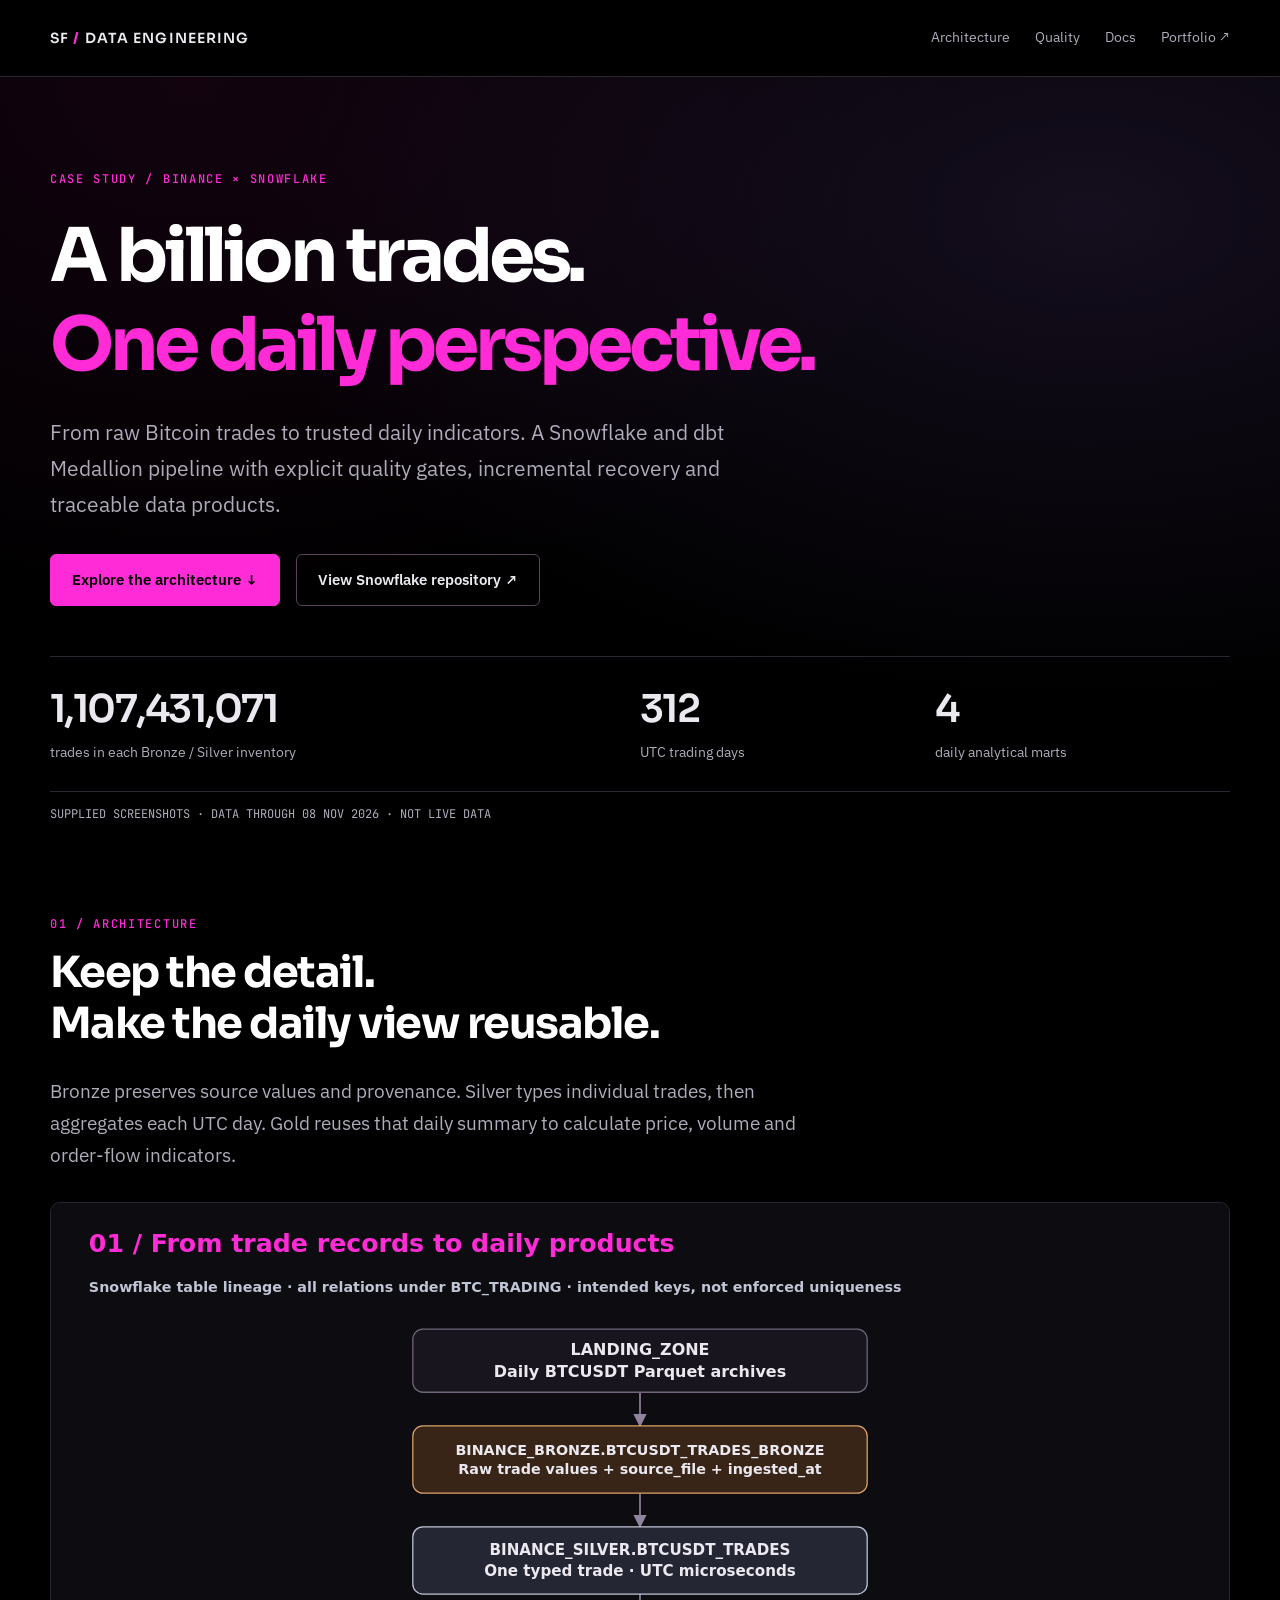
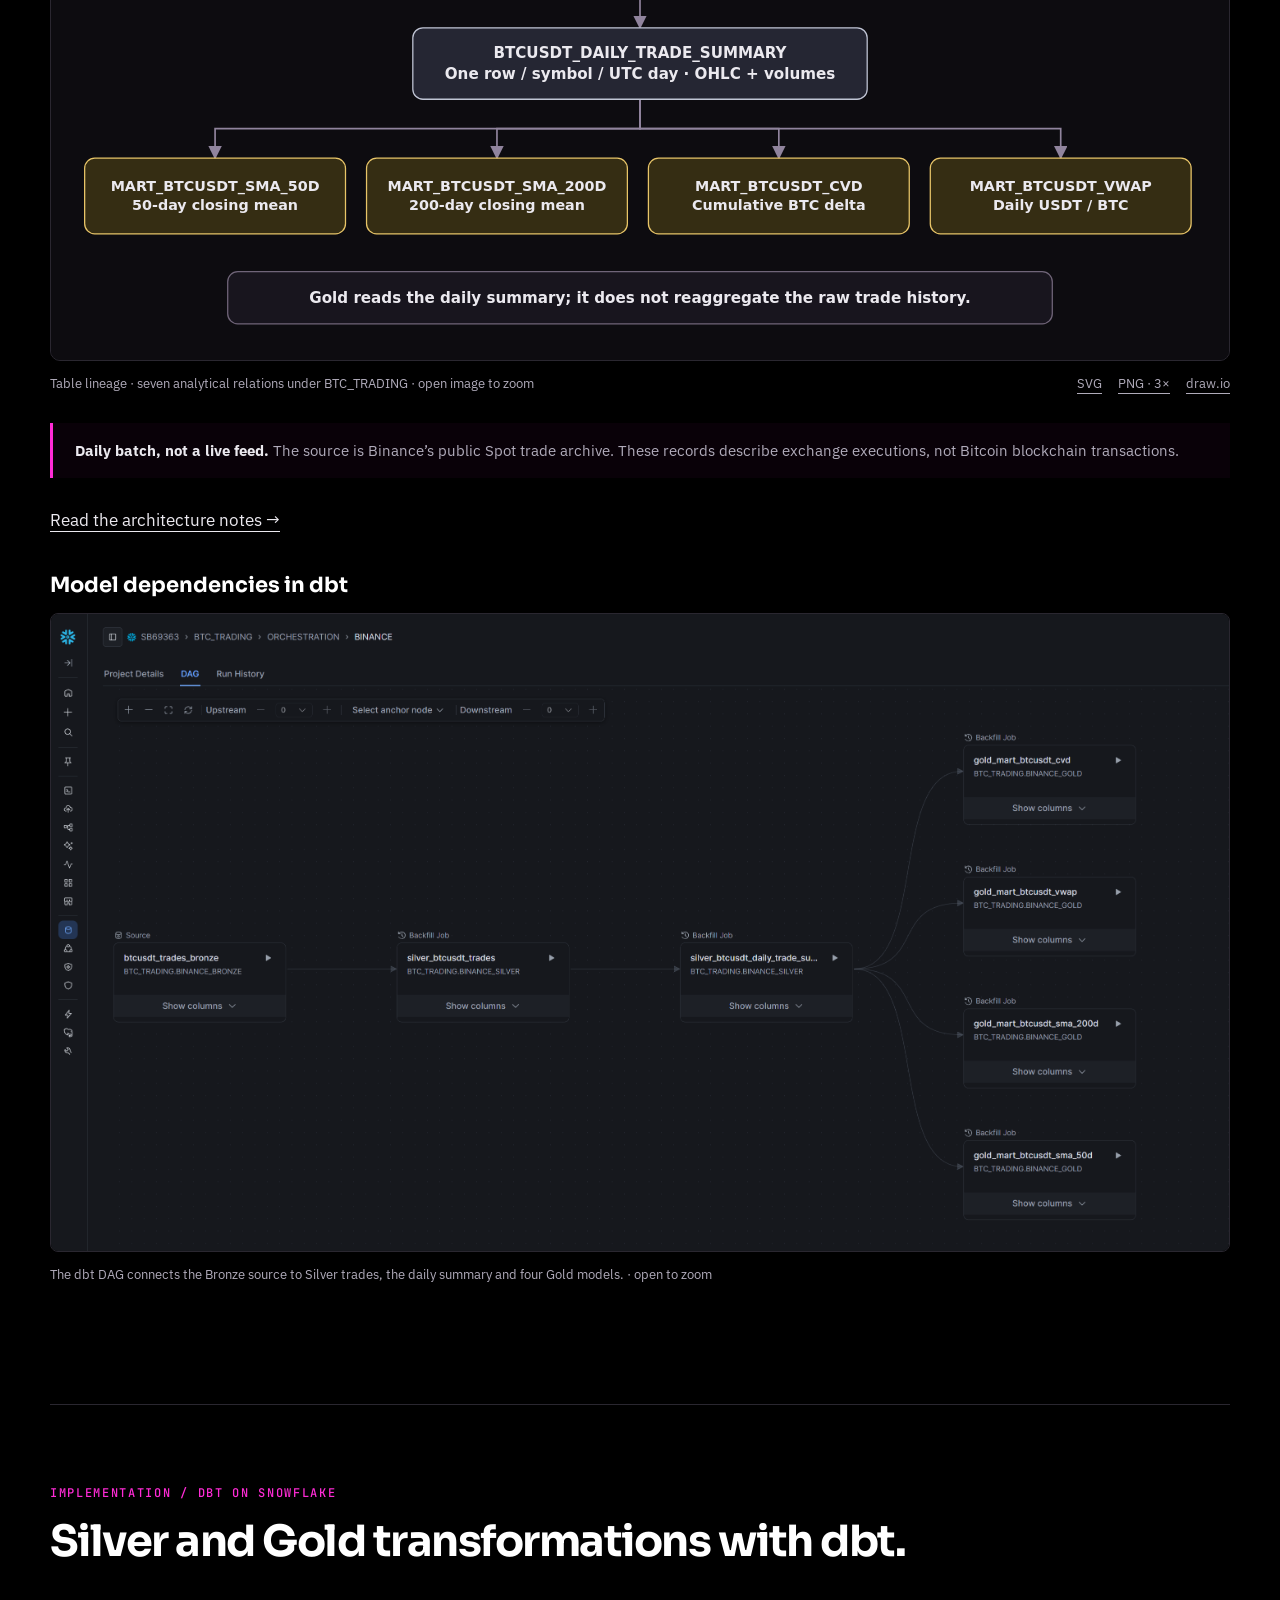
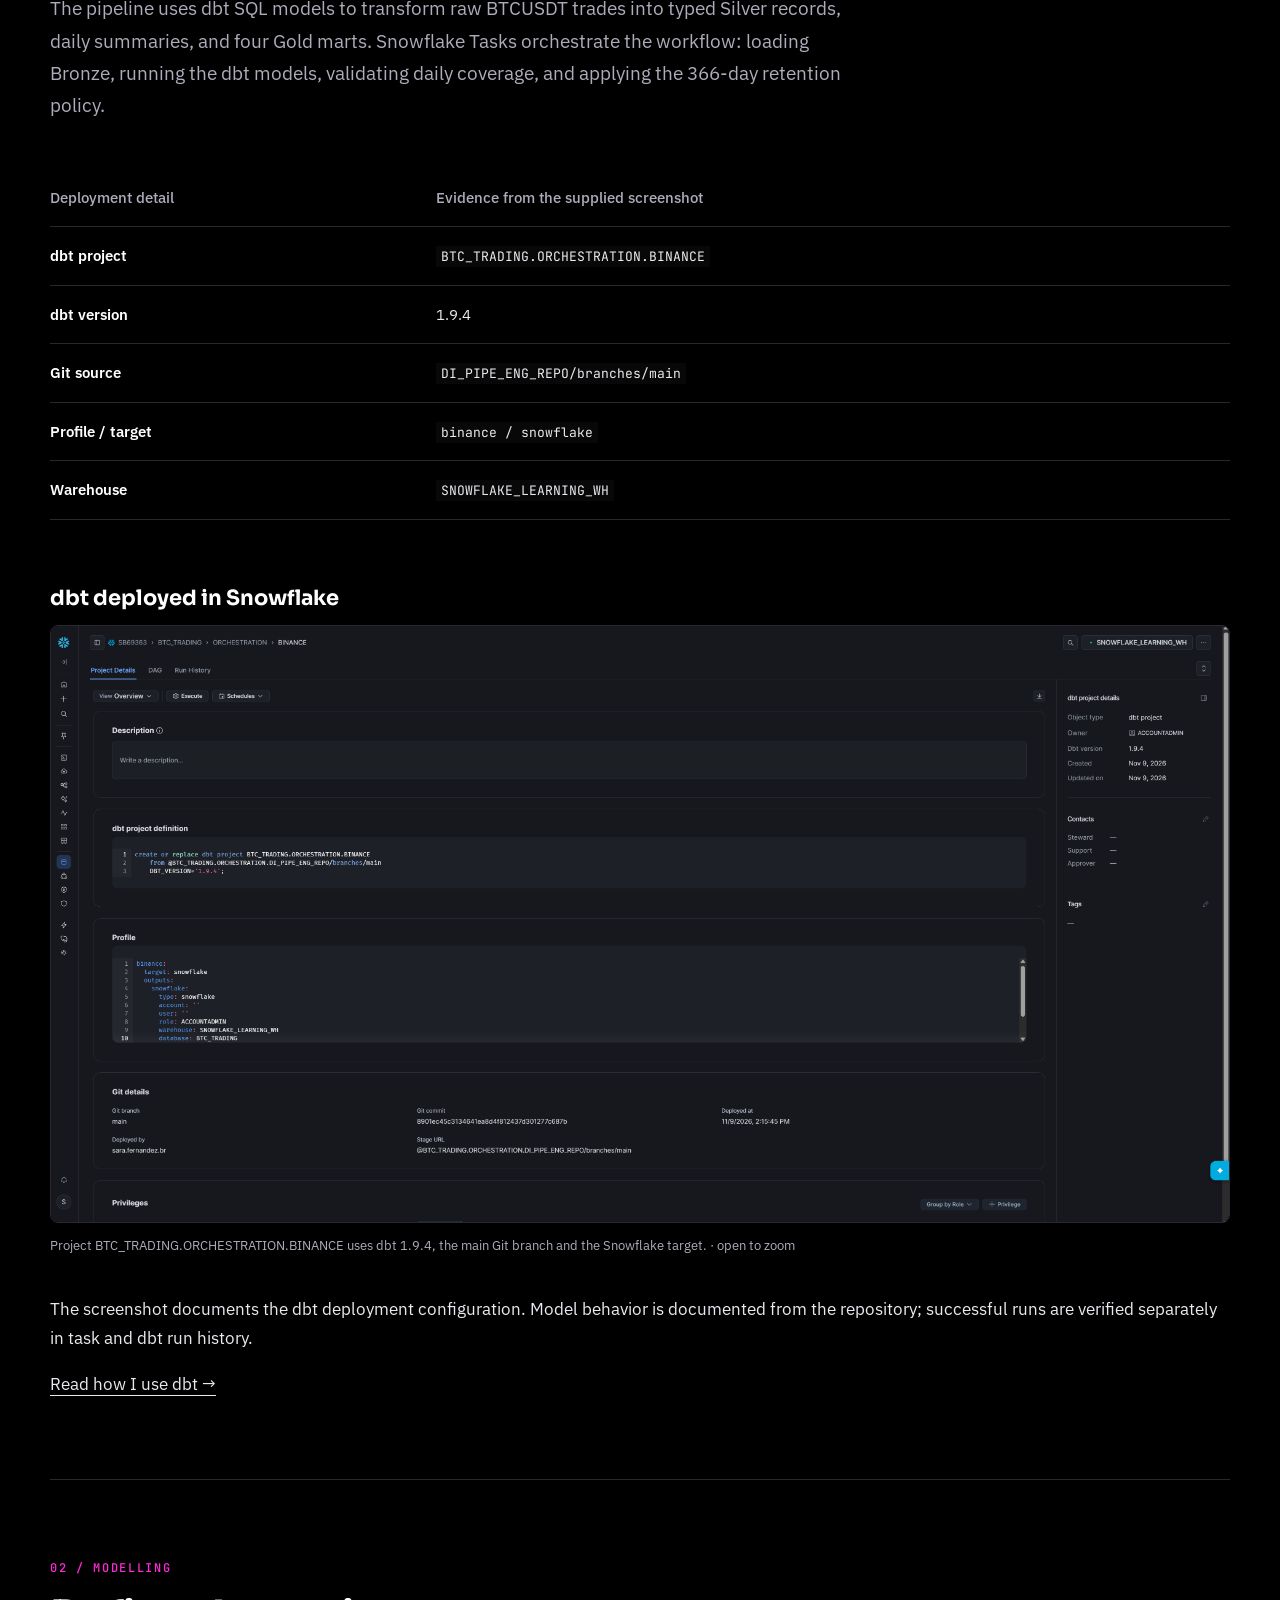
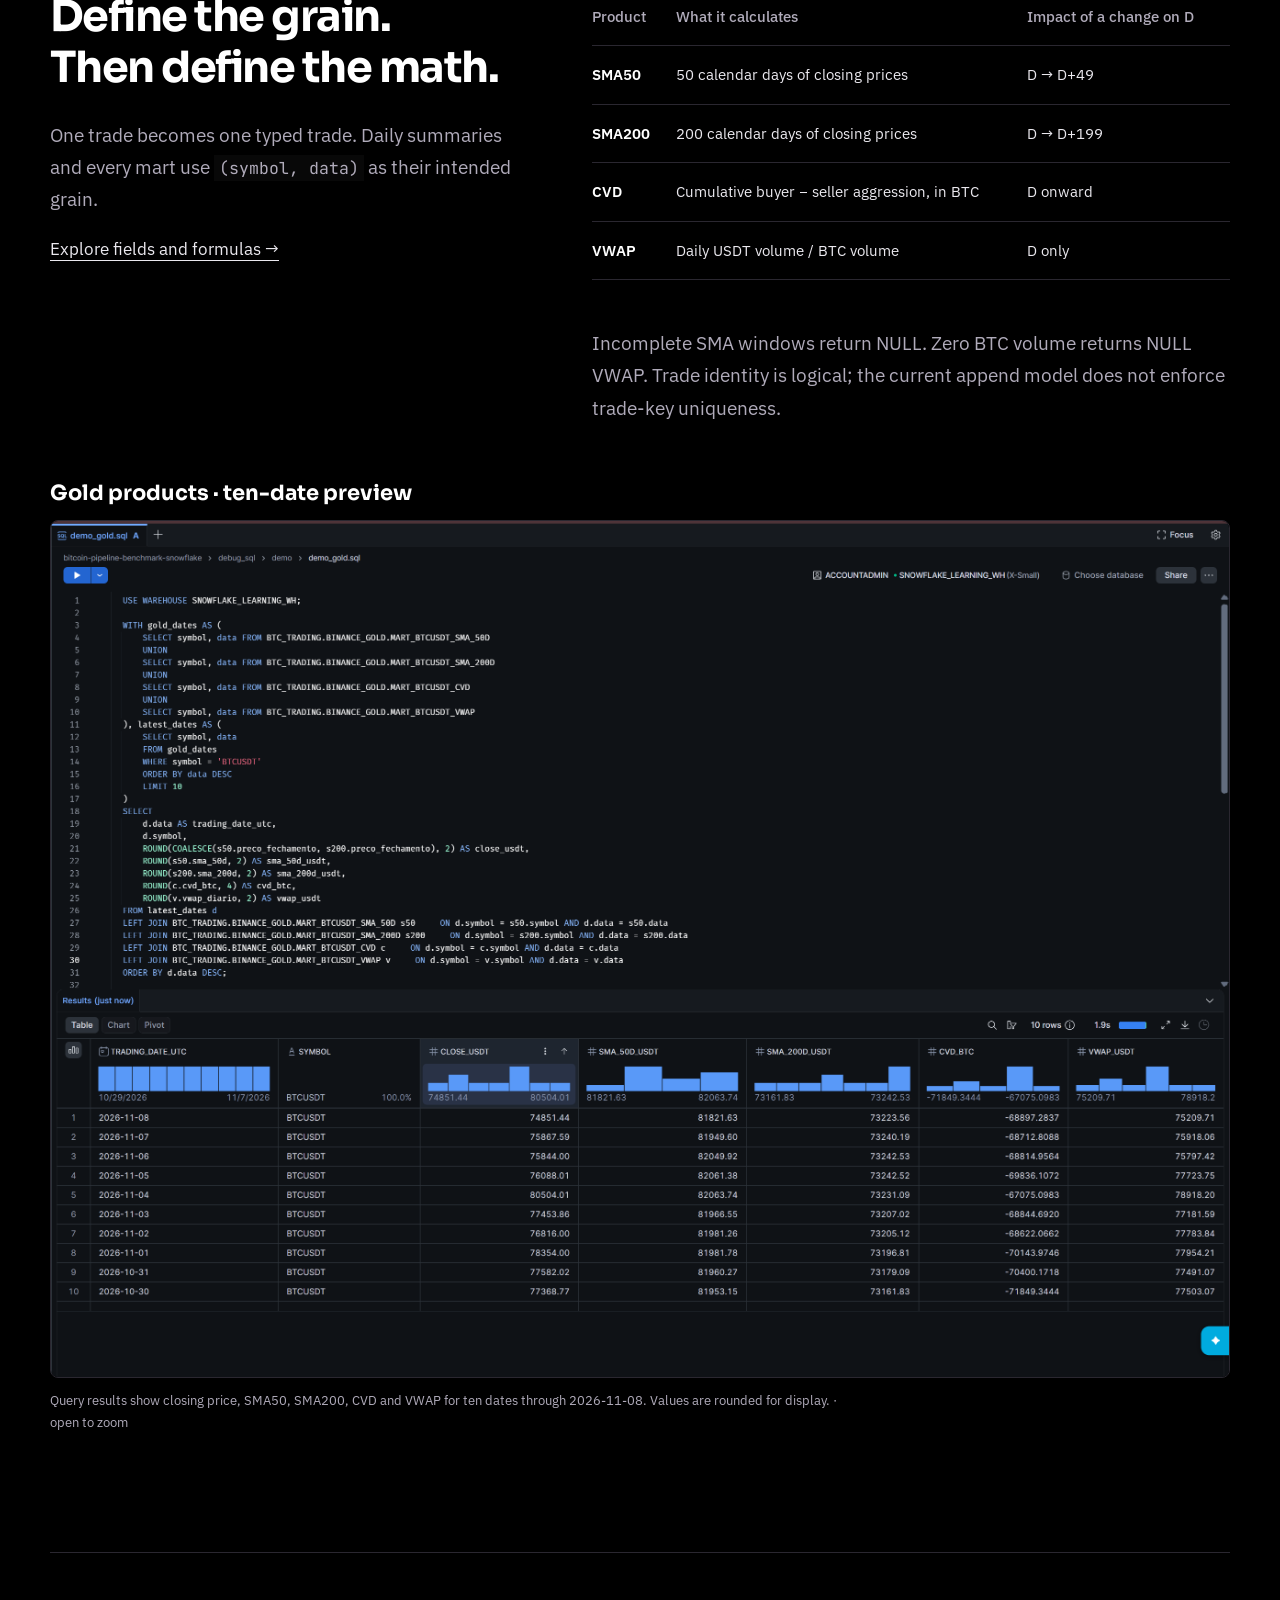
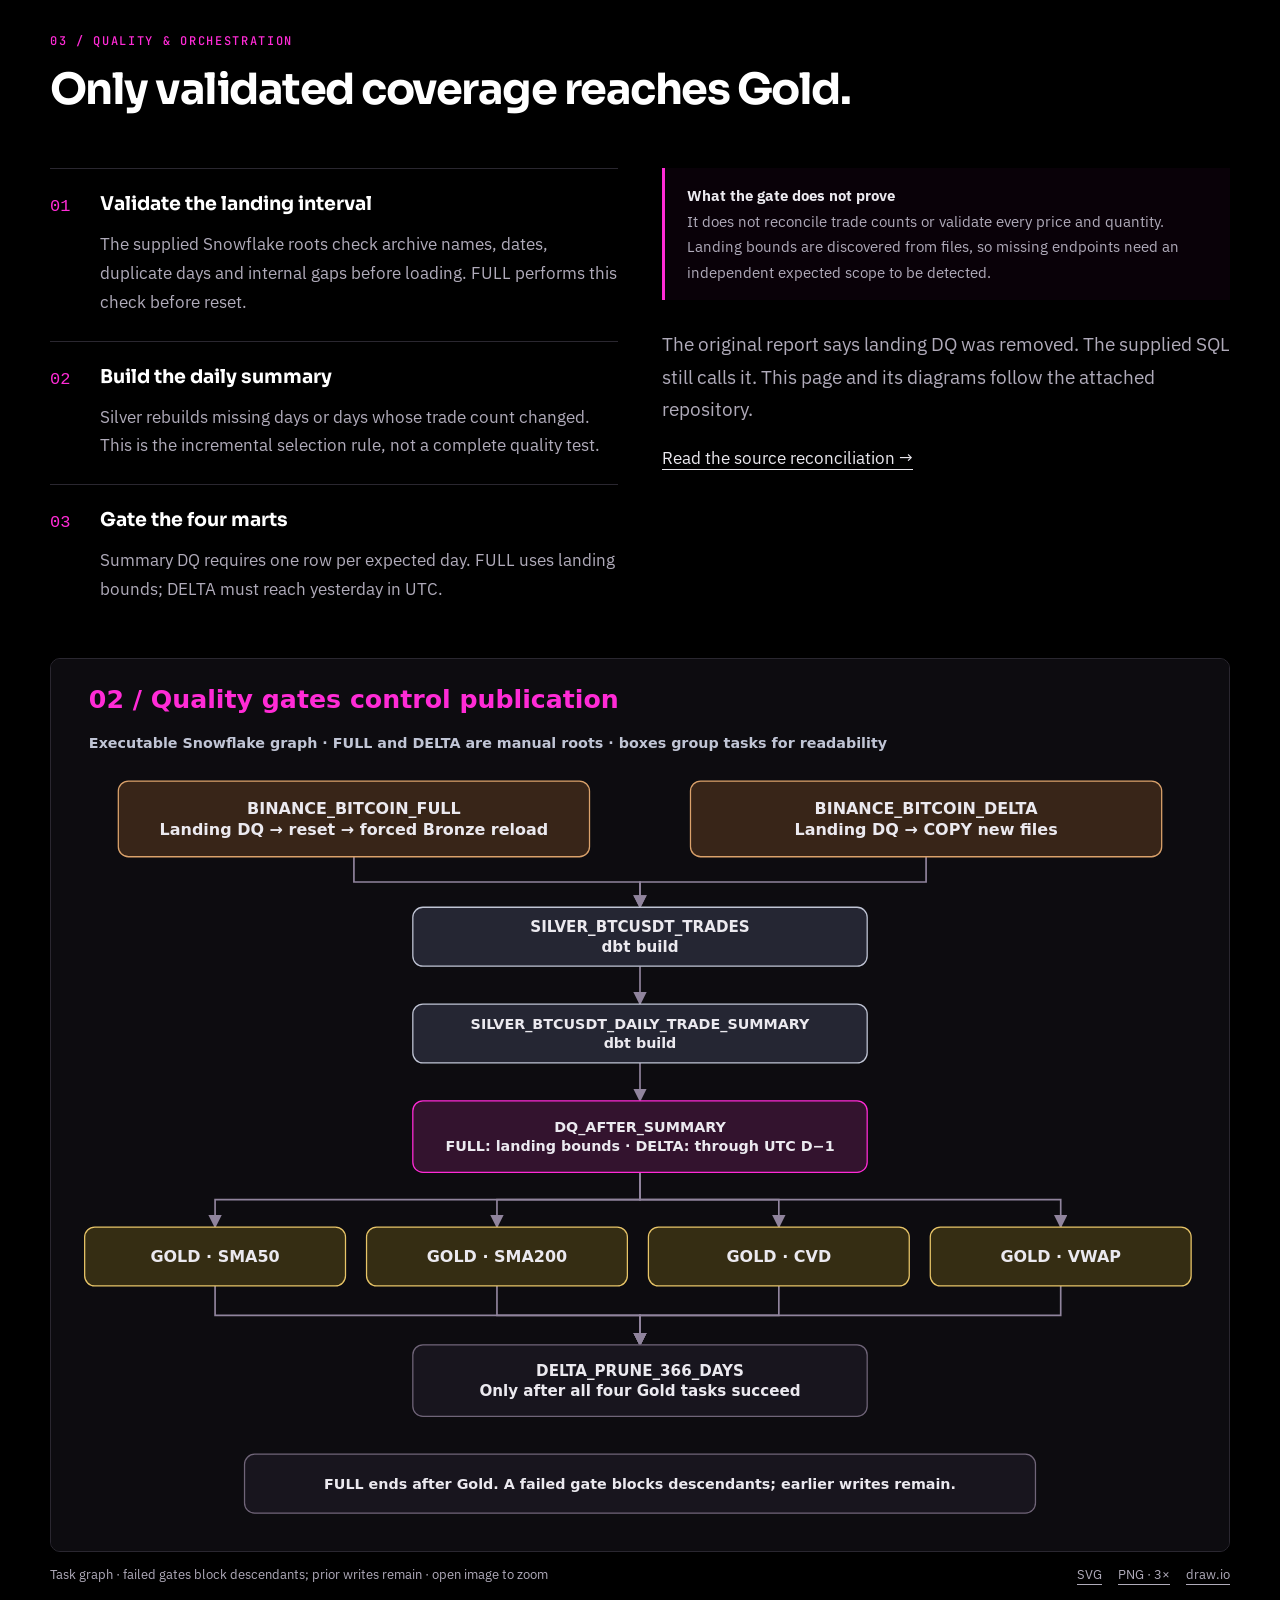
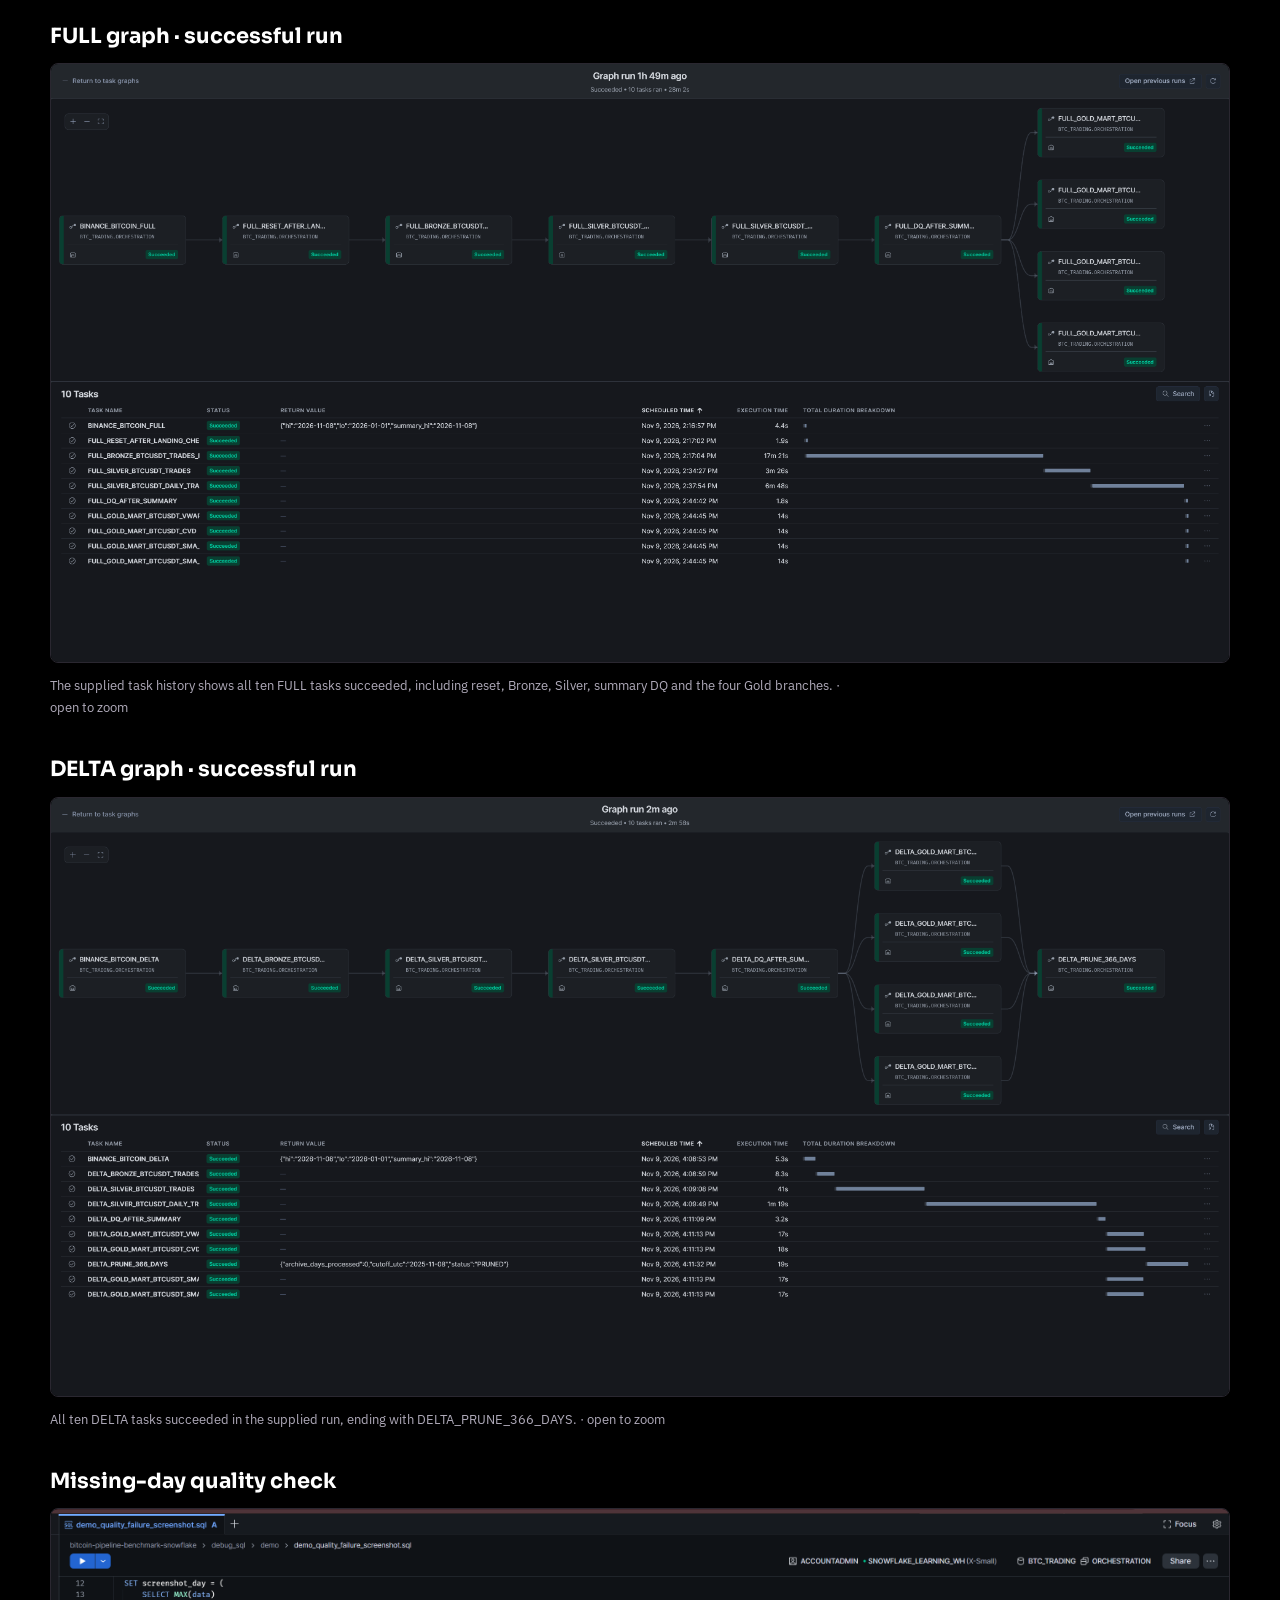
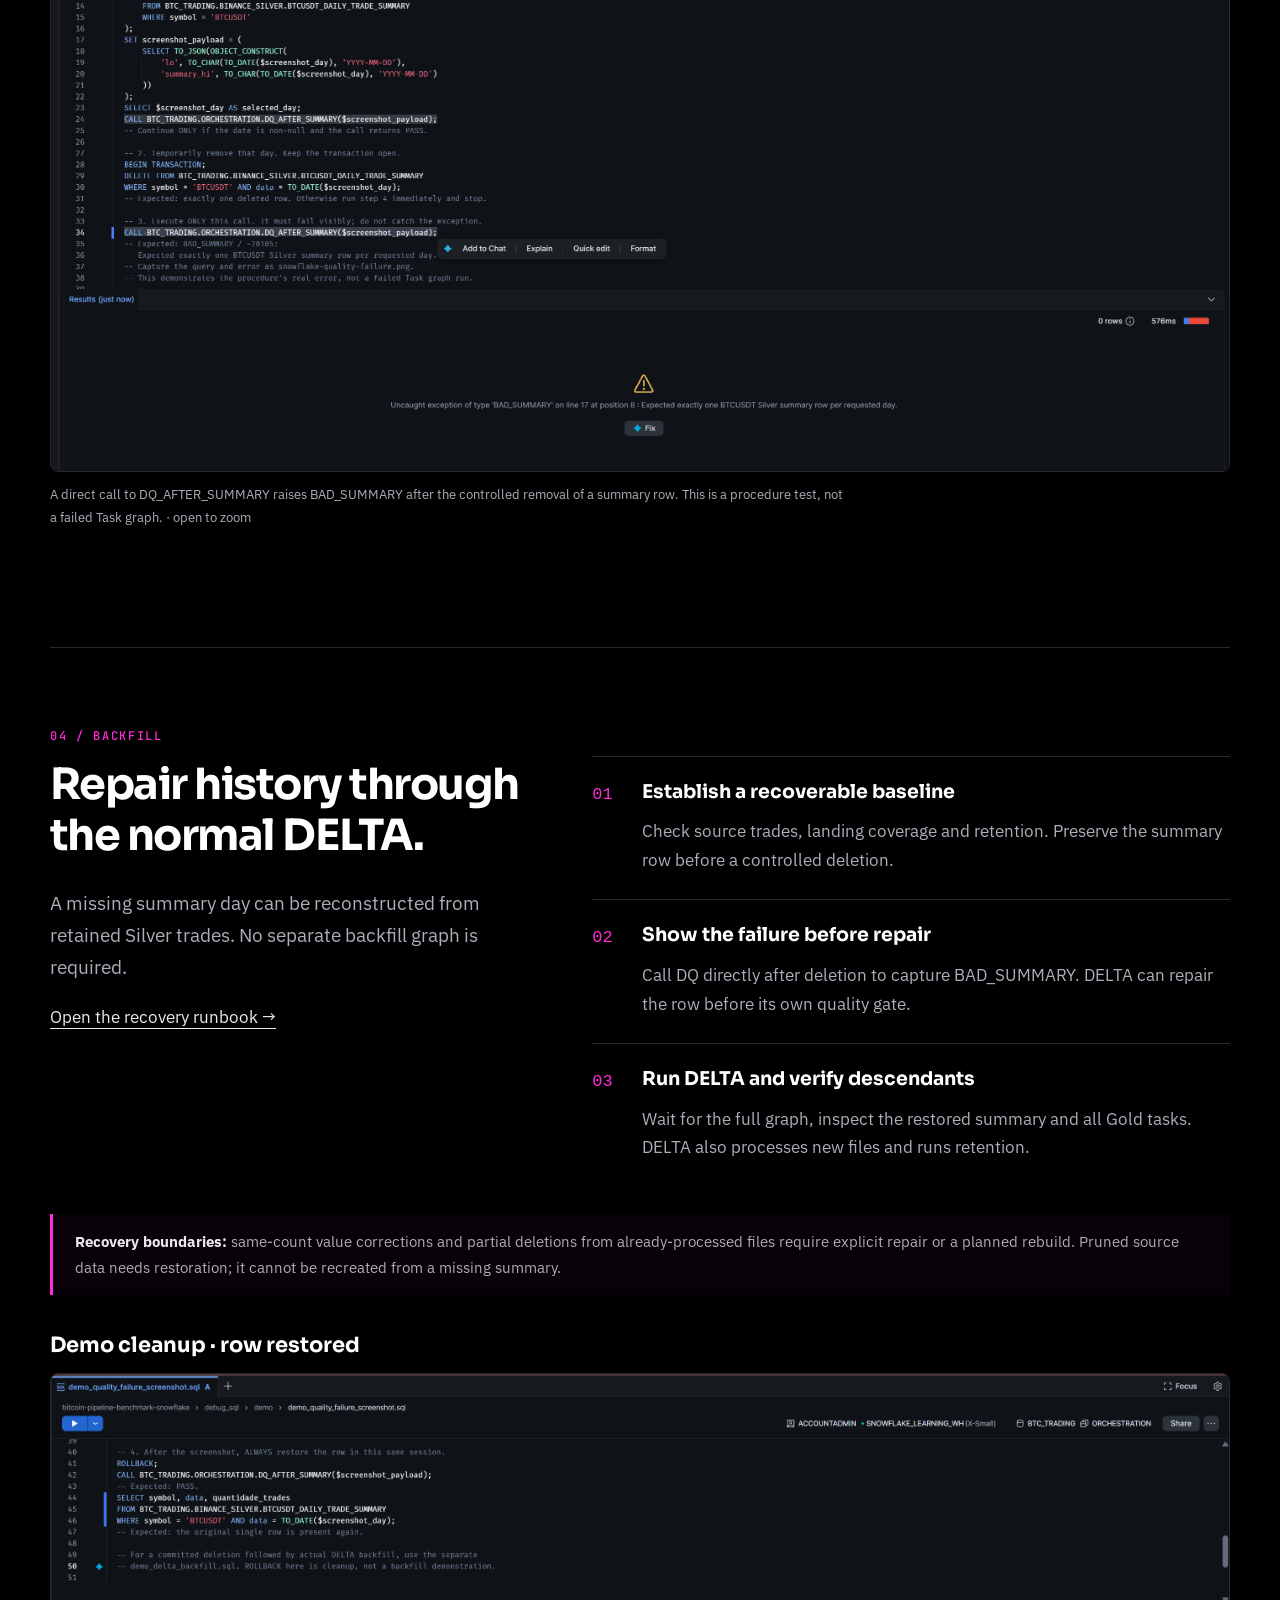
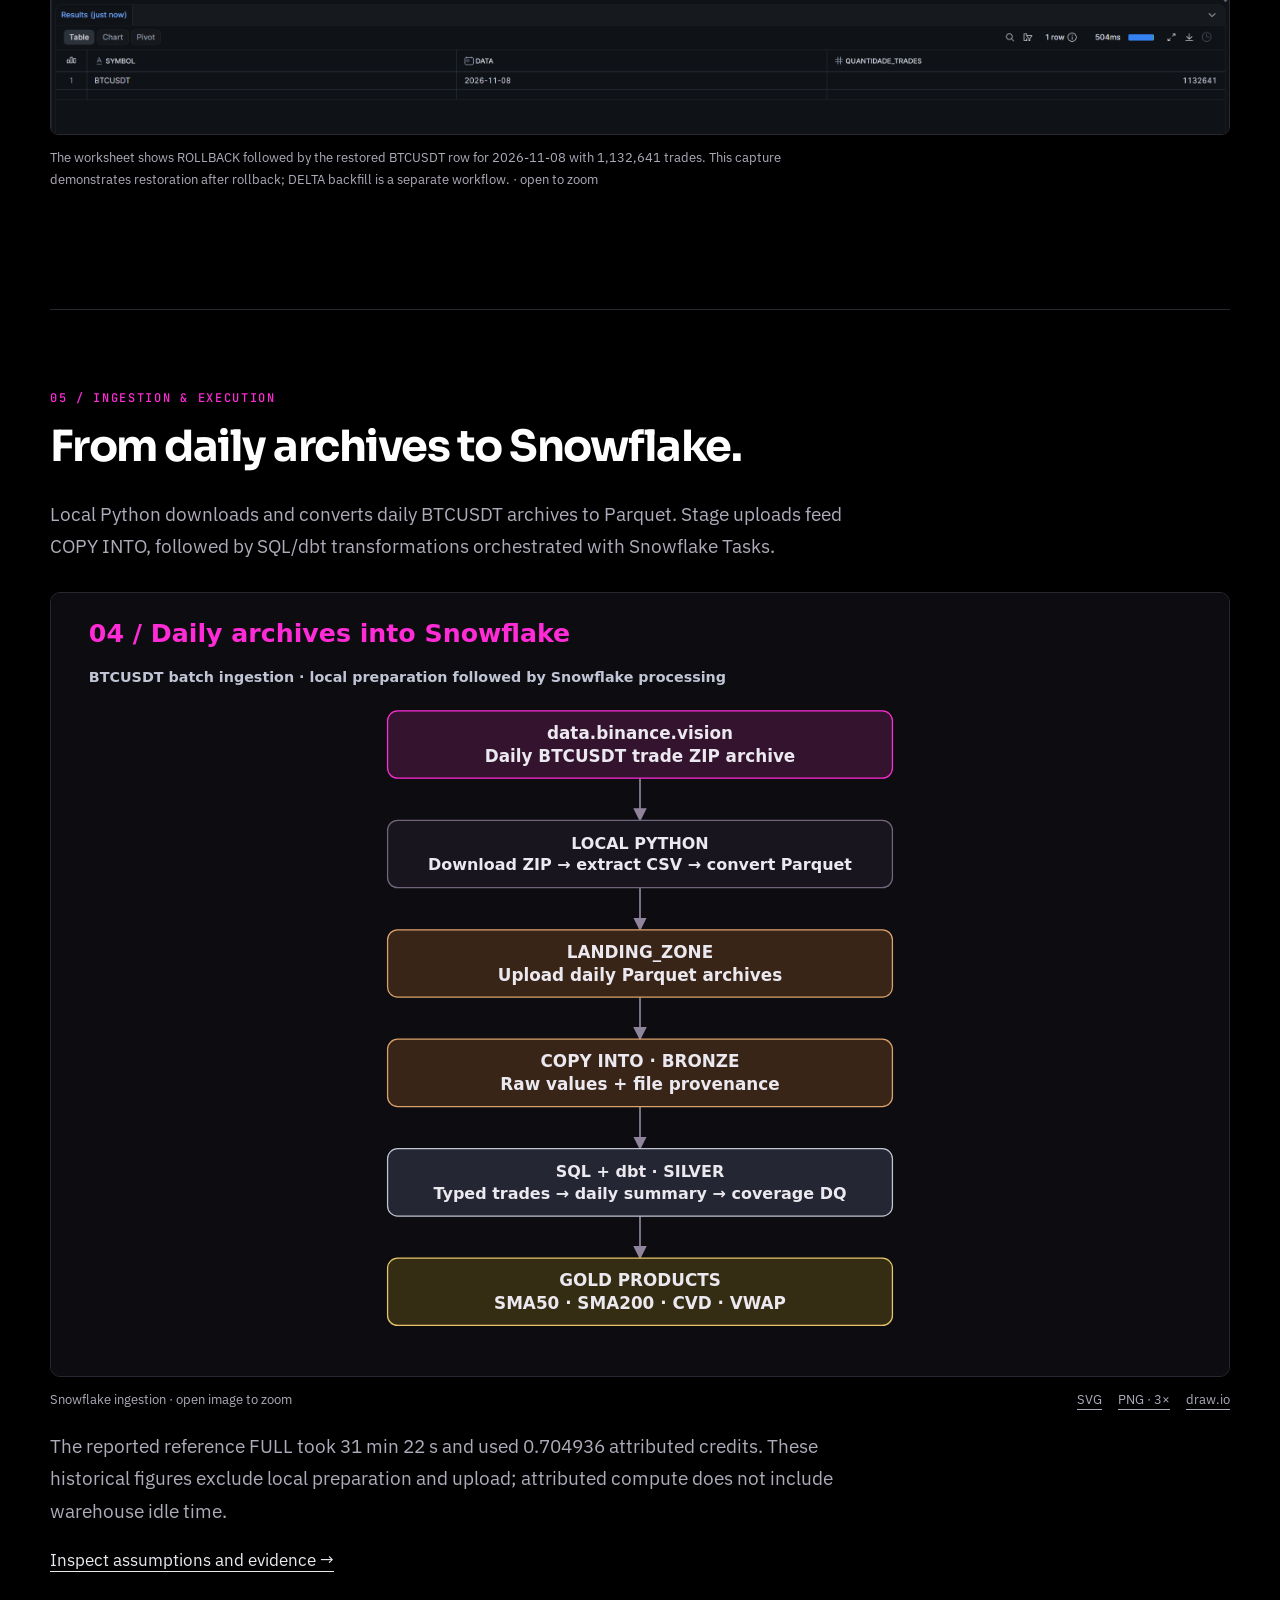
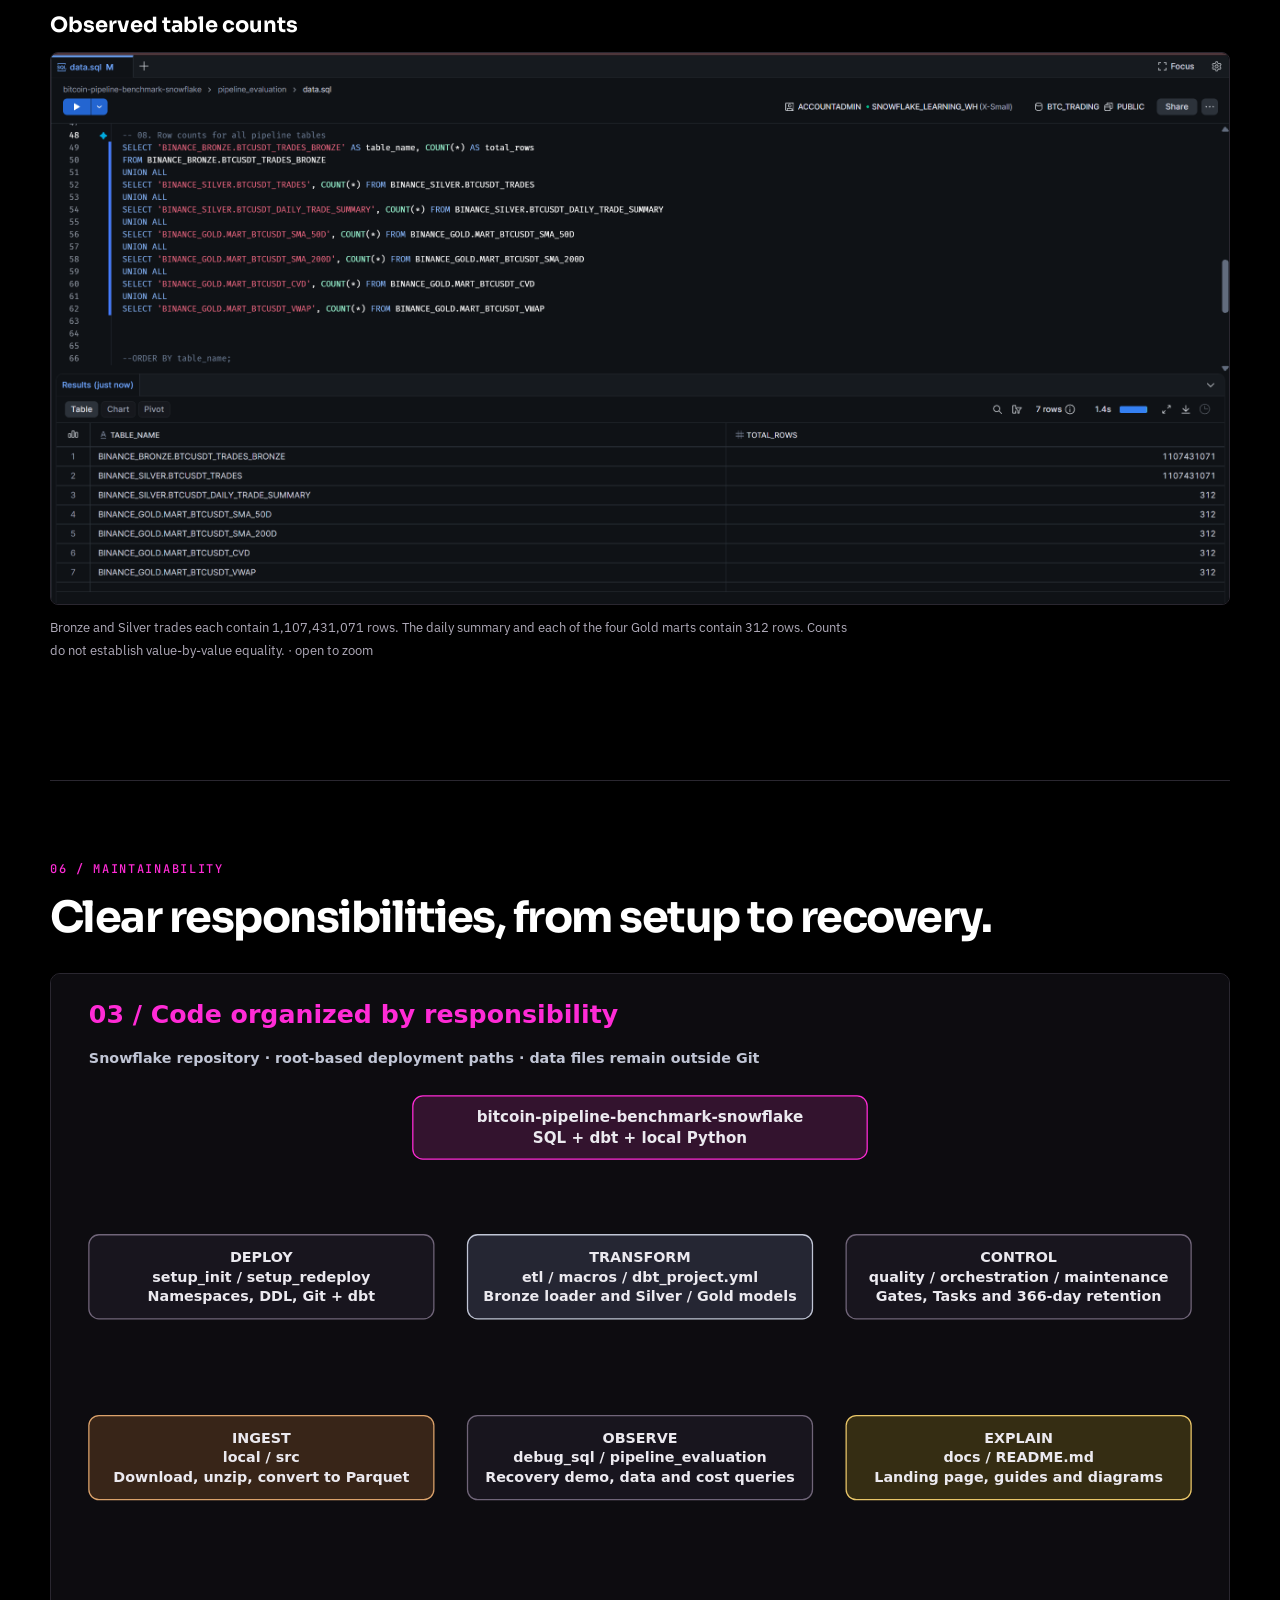
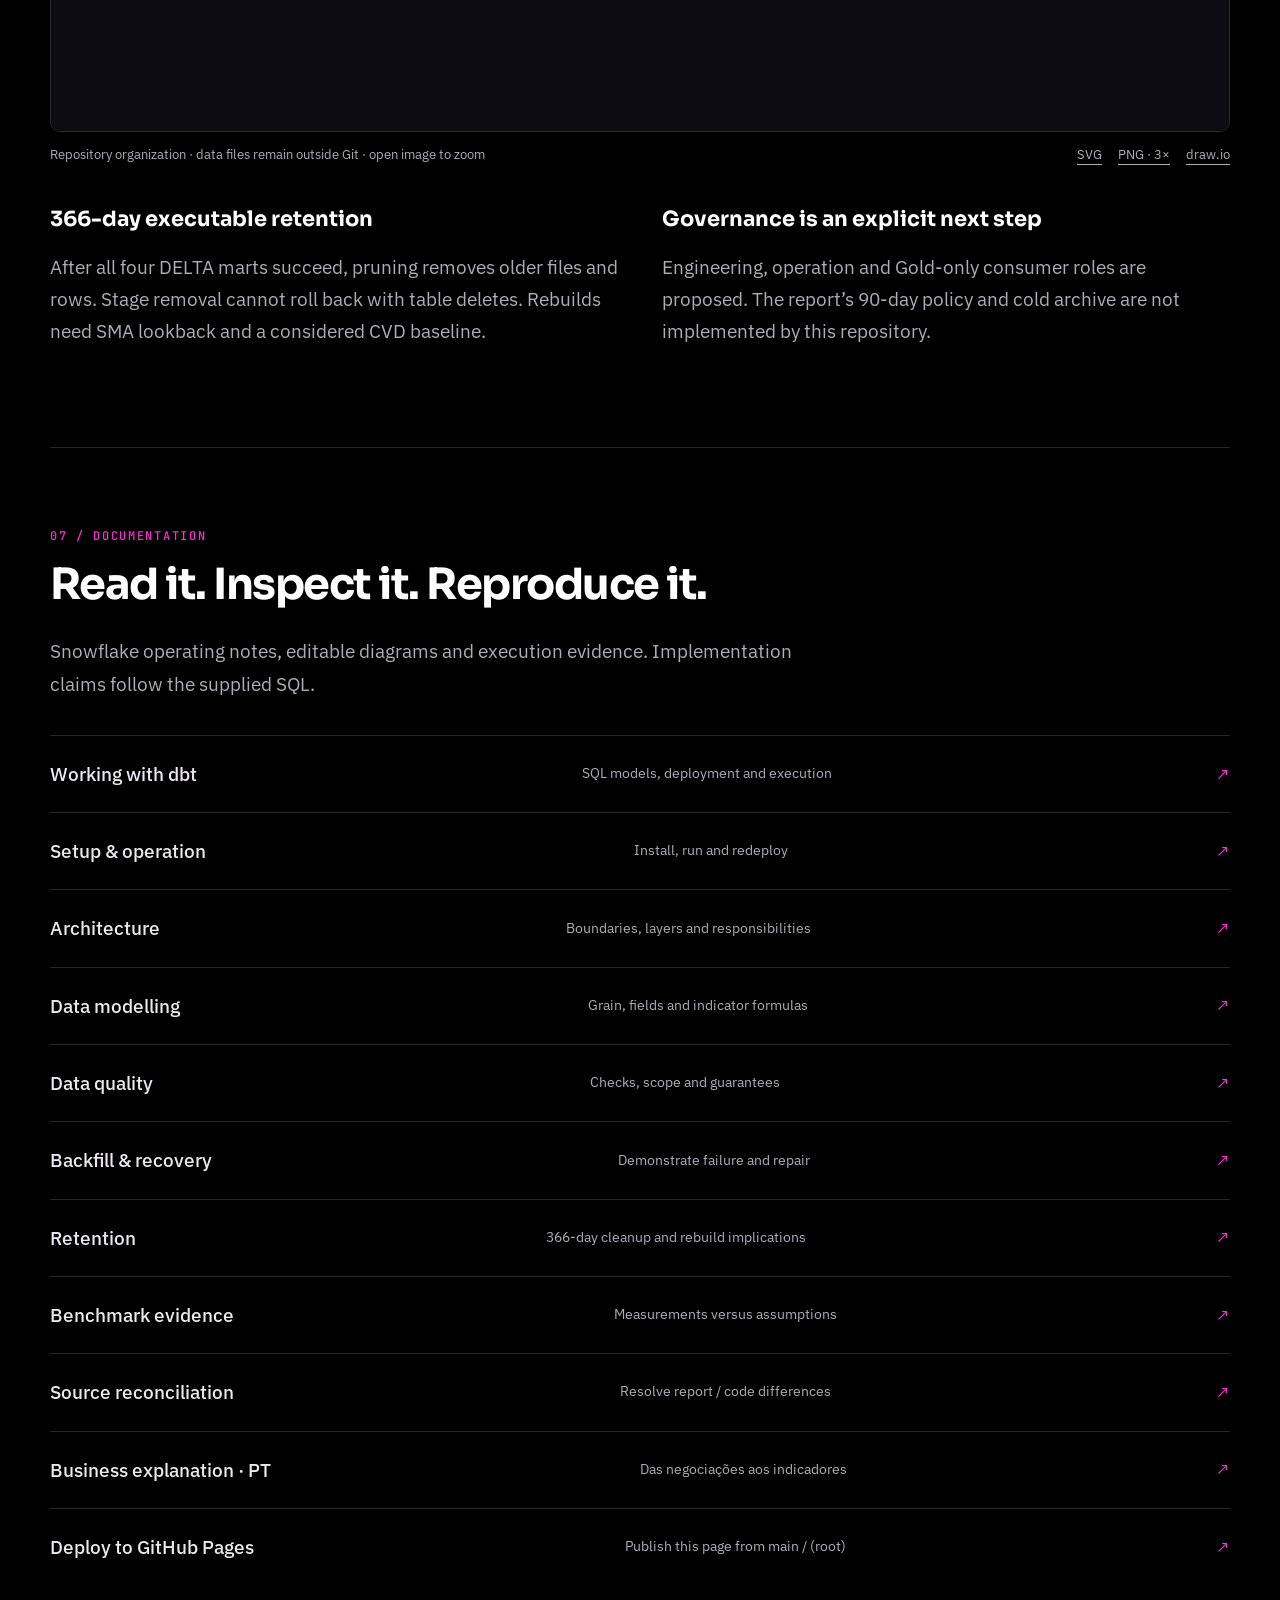
==== index.html @ 2df7b6e5 "Refactor code structure for improved readability and maintainability" ====
<!DOCTYPE html>

<html lang="en"><head><meta charset="utf-8"/><meta content="width=device-width,initial-scale=1" name="viewport"/><meta content="#000000" name="theme-color"/><meta content="Snowflake BTCUSDT pipeline: architecture, modelling, quality gates, backfill and execution evidence." name="description"/><title>Bitcoin Pipeline | Sara Fernandez</title><style>@import url('https://fonts.googleapis.com/css2?family=IBM+Plex+Sans:wght@400;500;600&family=Sora:wght@500;600;700&family=JetBrains+Mono:wght@500&display=swap');
:root{--black:#000000;--white:#ffffff;--magenta:#ff2bd6;--magenta-deep:#b80f96;--haze:#6e4ba0;--grey-100:#ebe9ef;--grey-300:#b0abba;--grey-500:#77727f;--grey-700:#2a2730;--grey-900:#0d0c10;--text:var(--grey-100);--muted:var(--grey-300);--line:#2a2730}*{box-sizing:border-box}html{scroll-behavior:smooth;scroll-padding-top:85px}body{margin:0;background:var(--black);color:var(--text);font:17px/1.7 'IBM Plex Sans',system-ui,sans-serif}body:before{content:'';position:absolute;inset:0 0 auto;height:850px;pointer-events:none;z-index:-1;background:radial-gradient(ellipse at 85% 25%,#6e4ba030,transparent 55%),radial-gradient(ellipse at 15% 10%,#ff2bd612,transparent 50%)}a{color:inherit;text-underline-offset:5px}a:hover{color:var(--magenta)}:focus-visible{outline:2px solid var(--magenta);outline-offset:6px}.skip{position:absolute;left:20px;top:-90px}.skip:focus{top:20px;z-index:20;background:#000;padding:12px}.wrap{width:min(1180px,calc(100% - 72px));margin:auto}header{border-bottom:1px solid var(--line);background:#000e;position:sticky;top:0;z-index:10;backdrop-filter:blur(12px)}header .wrap{display:flex;justify-content:space-between;align-items:center;gap:24px;min-height:76px}.brand{font:600 14px 'Sora',sans-serif;letter-spacing:.08em;text-decoration:none}.brand b{color:var(--magenta)}nav{display:flex;gap:25px;font-size:14px}nav a{text-decoration:none;color:var(--muted)}h1,h2,h3{font-family:'Sora',system-ui,sans-serif;line-height:1.2;color:var(--white)}h1{font-size:clamp(42px,5.8vw,76px);letter-spacing:-.055em;max-width:900px;margin:25px 0}h1 span{color:var(--magenta)}h2{font-size:clamp(28px,3.4vw,43px);letter-spacing:-.035em;margin:15px 0 25px}h3{font-size:21px;margin:0 0 14px}.eyebrow,.num{color:var(--magenta);font:500 12px 'JetBrains Mono',monospace;letter-spacing:.14em;text-transform:uppercase}.hero{padding:94px 0 0}.lead{font-size:21px;color:var(--muted);max-width:730px}.actions{display:flex;gap:16px;flex-wrap:wrap;margin:32px 0 50px}.button{display:inline-flex;padding:12px 21px;border:1px solid #5a4359;border-radius:6px;text-decoration:none;font-weight:600;font-size:15px}.primary{background:var(--magenta);color:#000;border-color:var(--magenta)}.primary:hover{background:#ff7ae5;color:#000}.stats{display:grid;grid-template-columns:2fr 1fr 1fr;border-top:1px solid var(--line);border-bottom:1px solid var(--line);margin-top:48px}.stat{padding:28px 24px 26px 0}.stat strong{font:600 clamp(27px,3vw,40px) 'Sora',sans-serif;letter-spacing:-.04em;display:block}.stat span{display:block;color:var(--muted);font-size:14px;margin-top:8px}.snapshot{font:12px 'JetBrains Mono',monospace;color:var(--muted);padding:14px 0}.section{padding:80px 0;border-bottom:1px solid var(--line)}.intro{max-width:800px;color:var(--muted);font-size:19px}.split{display:grid;grid-template-columns:1fr 1.35fr;gap:70px;align-items:start}.note{border-left:3px solid var(--magenta);padding:15px 22px;background:#ff2bd609;margin:28px 0;color:var(--muted);font-size:15px}.note strong{color:var(--text)}figure{margin:30px 0 0}figure img{display:block;width:100%;height:auto;border:1px solid var(--line);border-radius:10px;background:var(--grey-900)}figcaption{color:var(--muted);font-size:13px;display:flex;justify-content:space-between;gap:20px;flex-wrap:wrap;margin-top:12px}.downloads{display:flex;gap:16px}table{border-collapse:collapse;width:100%;font-size:15px;margin:28px 0}th{text-align:left;color:var(--muted);font-weight:500}td,th{padding:16px 18px 16px 0;border-bottom:1px solid var(--line);vertical-align:top}td:first-child{font-weight:600;color:#fff}.table-scroll{overflow-x:auto}.table-scroll table{min-width:580px}.checks{counter-reset:steps;margin-top:28px}.check{padding:24px 0 24px 50px;border-top:1px solid var(--line);position:relative}.check:before{counter-increment:steps;content:'0' counter(steps);position:absolute;left:0;color:var(--magenta);font-family:monospace}.check p{margin:8px 0 0;color:var(--muted)}.check h3{font-size:19px}.grid2{display:grid;grid-template-columns:1fr 1fr;gap:44px}.pill{font:12px 'JetBrains Mono',monospace;display:inline-block;border:1px solid #584756;padding:5px 10px;border-radius:50px;color:#e6bfdc}.guide-list{margin-top:35px}.guide-link{display:flex;align-items:center;justify-content:space-between;gap:30px;text-decoration:none;border-top:1px solid var(--line);padding:22px 0}.guide-link span{color:var(--muted);font-size:14px}.guide-link b{font-weight:500;font-size:19px}.guide-link em{font-style:normal;color:var(--magenta)}footer{padding:35px 0 55px;color:var(--muted);font-size:13px}footer .wrap{display:flex;justify-content:space-between;gap:25px;flex-wrap:wrap}code{font: .87em 'JetBrains Mono',monospace;background:#ffffff08;padding:2px 5px;overflow-wrap:anywhere}pre{white-space:pre-wrap;overflow-wrap:anywhere;background:#151219;border:1px solid var(--line);padding:22px;border-radius:8px;line-height:1.6}pre code{background:none;padding:0}.article{max-width:920px;padding:60px 0 90px}.article h1{font-size:42px}.article h2{font-size:28px;margin-top:50px}.article h3{margin-top:35px}.article img{max-width:100%;height:auto}.article p,.article li{color:var(--muted)}.article strong{color:var(--text)}.article table{display:block;overflow-x:auto}.article td{min-width:160px}.article li{margin:10px 0}.back{font-size:14px;color:var(--magenta)}@media(max-width:760px){.wrap{width:calc(100% - 36px)}header .wrap{min-height:70px;gap:12px}.brand{font-size:11px}nav{gap:14px;font-size:12px}nav .extra{display:none}.hero{padding-top:58px}h1{font-size:46px}.lead{font-size:18px}.stats{grid-template-columns:1fr 1fr}.stat:first-child{grid-column:1/-1;border-bottom:1px solid var(--line)}.stat{padding:22px 10px 22px 0}.stat strong{font-size:32px}.section{padding:55px 0}.split,.grid2{grid-template-columns:1fr;gap:25px}.intro{font-size:17px}figcaption{font-size:12px}.guide-link{gap:15px}.guide-link b{font-size:16px}.guide-link span{display:none}.article h1{font-size:34px}.article{padding-top:35px}figure{margin-top:24px}}@media(prefers-reduced-motion:reduce){html{scroll-behavior:auto}}.split>*,.grid2>*,.table-scroll{min-width:0}.table-scroll{max-width:100%}

.evidence{margin:38px 0}.evidence h3{margin-bottom:14px}.evidence figcaption{display:block;max-width:100ch}.evidence img{border-radius:8px}
</style></head><body><a class="skip" href="#main">Skip to content</a><header><div class="wrap"><a class="brand" href="#">SF <b>/</b> DATA ENGINEERING</a><nav aria-label="Main navigation"><a href="#architecture">Architecture</a><a class="extra" href="#quality">Quality</a><a href="#docs">Docs</a><a class="extra" href="https://saradfrz.github.io/portfolio/">Portfolio ↗</a></nav></div></header><main id="main"><section class="hero wrap"><div class="eyebrow">Case study / Binance × Snowflake</div><h1>A billion trades.<br/><span>One daily perspective.</span></h1><p class="lead">From raw Bitcoin trades to trusted daily indicators. A Snowflake and dbt Medallion pipeline with explicit quality gates, incremental recovery and traceable data products.</p><div class="actions"><a class="button primary" href="#architecture">Explore the architecture ↓</a><a class="button" href="https://github.com/saradfrz/bitcoin-pipeline-benchmark-snowflake">View Snowflake repository ↗</a></div><div class="stats"><div class="stat"><strong>1,107,431,071</strong><span>trades in each Bronze / Silver inventory</span></div><div class="stat"><strong>312</strong><span>UTC trading days</span></div><div class="stat"><strong>4</strong><span>daily analytical marts</span></div></div><div class="snapshot">SUPPLIED SCREENSHOTS · DATA THROUGH 08 NOV 2026 · NOT LIVE DATA</div></section>
<section class="section wrap" id="architecture"><div class="num">01 / Architecture</div><h2>Keep the detail.<br/>Make the daily view reusable.</h2><p class="intro">Bronze preserves source values and provenance. Silver types individual trades, then aggregates each UTC day. Gold reuses that daily summary to calculate price, volume and order-flow indicators.</p><figure><a href="docs/assets/diagrams/01-lineage.svg" rel="noopener" target="_blank"><img alt="Table lineage · seven analytical relations under BTC_TRADING" loading="lazy" src="[data-uri]"/></a><figcaption><span>Table lineage · seven analytical relations under BTC_TRADING · open image to zoom</span><span class="downloads"><a download="" href="docs/assets/diagrams/01-lineage.svg">SVG</a><a download="" href="docs/assets/diagrams/01-lineage.png">PNG · 3×</a><a download="" href="docs/assets/diagrams/01-lineage.drawio">draw.io</a></span></figcaption></figure><div class="note"><strong>Daily batch, not a live feed.</strong> The source is Binance’s public Spot trade archive. These records describe exchange executions, not Bitcoin blockchain transactions.</div><a href="docs/guides/architecture.html">Read the architecture notes →</a><figure class="evidence"><h3>Model dependencies in dbt</h3><a href="img/snowflake-data-lineage.png" rel="noopener" target="_blank"><img alt="The dbt DAG connects the Bronze source to Silver trades, the daily summary and four Gold models." height="1552" loading="lazy" src="img/snowflake-data-lineage.png" width="2869"/></a><figcaption>The dbt DAG connects the Bronze source to Silver trades, the daily summary and four Gold models. · open to zoom</figcaption></figure></section>
<section class="section wrap" id="dbt"><div class="num">Implementation / dbt on Snowflake</div><h2>Silver and Gold transformations with dbt.</h2><p class="intro">The pipeline uses dbt SQL models to transform raw BTCUSDT trades into typed Silver records, daily summaries, and four Gold marts. Snowflake Tasks orchestrate the workflow: loading Bronze, running the dbt models, validating daily coverage, and applying the 366-day retention policy.</p><div class="table-scroll"><table><thead><tr><th>Deployment detail</th><th>Evidence from the supplied screenshot</th></tr></thead><tbody><tr><td>dbt project</td><td><code>BTC_TRADING.ORCHESTRATION.BINANCE</code></td></tr><tr><td>dbt version</td><td>1.9.4</td></tr><tr><td>Git source</td><td><code>DI_PIPE_ENG_REPO/branches/main</code></td></tr><tr><td>Profile / target</td><td><code>binance / snowflake</code></td></tr><tr><td>Warehouse</td><td><code>SNOWFLAKE_LEARNING_WH</code></td></tr></tbody></table></div><figure class="evidence"><h3>dbt deployed in Snowflake</h3><a href="img/dbt-project.png" rel="noopener" target="_blank"><img alt="Project BTC_TRADING.ORCHESTRATION.BINANCE uses dbt 1.9.4, the main Git branch and the Snowflake target." height="1939" loading="lazy" src="img/dbt-project.png" width="3832"/></a><figcaption>Project BTC_TRADING.ORCHESTRATION.BINANCE uses dbt 1.9.4, the main Git branch and the Snowflake target. · open to zoom</figcaption></figure><p>The screenshot documents the dbt deployment configuration. Model behavior is documented from the repository; successful runs are verified separately in task and dbt run history.</p><a href="docs/guides/dbt.html">Read how I use dbt →</a></section>
<section class="section wrap" id="modelling"><div class="split"><div><div class="num">02 / Modelling</div><h2>Define the grain.<br/>Then define the math.</h2><p class="intro">One trade becomes one typed trade. Daily summaries and every mart use <code>(symbol, data)</code> as their intended grain.</p><a href="docs/guides/modelling.html">Explore fields and formulas →</a></div><div><div class="table-scroll"><table><thead><tr><th>Product</th><th>What it calculates</th><th>Impact of a change on D</th></tr></thead><tbody><tr><td>SMA50</td><td>50 calendar days of closing prices</td><td>D → D+49</td></tr><tr><td>SMA200</td><td>200 calendar days of closing prices</td><td>D → D+199</td></tr><tr><td>CVD</td><td>Cumulative buyer − seller aggression, in BTC</td><td>D onward</td></tr><tr><td>VWAP</td><td>Daily USDT volume / BTC volume</td><td>D only</td></tr></tbody></table></div><p class="intro">Incomplete SMA windows return NULL. Zero BTC volume returns NULL VWAP. Trade identity is logical; the current append model does not enforce trade-key uniqueness.</p></div></div><figure class="evidence"><h3>Gold products · ten-date preview</h3><a href="img/demo-gold.png" rel="noopener" target="_blank"><img alt="Query results show closing price, SMA50, SMA200, CVD and VWAP for ten dates through 2026-11-08. Values are rounded for display." height="1863" loading="lazy" src="img/demo-gold.png" width="2566"/></a><figcaption>Query results show closing price, SMA50, SMA200, CVD and VWAP for ten dates through 2026-11-08. Values are rounded for display. · open to zoom</figcaption></figure></section>
<section class="section wrap" id="quality"><div class="num">03 / Quality &amp; orchestration</div><h2>Only validated coverage reaches Gold.</h2><div class="grid2"><div class="checks"><div class="check"><h3>Validate the landing interval</h3><p>The supplied Snowflake roots check archive names, dates, duplicate days and internal gaps before loading. FULL performs this check before reset.</p></div><div class="check"><h3>Build the daily summary</h3><p>Silver rebuilds missing days or days whose trade count changed. This is the incremental selection rule, not a complete quality test.</p></div><div class="check"><h3>Gate the four marts</h3><p>Summary DQ requires one row per expected day. FULL uses landing bounds; DELTA must reach yesterday in UTC.</p></div></div><div><div class="note"><strong>What the gate does not prove</strong><br/>It does not reconcile trade counts or validate every price and quantity. Landing bounds are discovered from files, so missing endpoints need an independent expected scope to be detected.</div><p class="intro">The original report says landing DQ was removed. The supplied SQL still calls it. This page and its diagrams follow the attached repository.</p><a href="docs/guides/source_reconciliation.html">Read the source reconciliation →</a></div></div><figure><a href="docs/assets/diagrams/02-orchestration.svg" rel="noopener" target="_blank"><img alt="Task graph · failed gates block descendants; prior writes remain" loading="lazy" src="[data-uri]"/></a><figcaption><span>Task graph · failed gates block descendants; prior writes remain · open image to zoom</span><span class="downloads"><a download="" href="docs/assets/diagrams/02-orchestration.svg">SVG</a><a download="" href="docs/assets/diagrams/02-orchestration.png">PNG · 3×</a><a download="" href="docs/assets/diagrams/02-orchestration.drawio">draw.io</a></span></figcaption></figure><figure class="evidence"><h3>FULL graph · successful run</h3><a href="img/snowflake-full-pipeline.png" rel="noopener" target="_blank"><img alt="The supplied task history shows all ten FULL tasks succeeded, including reset, Bronze, Silver, summary DQ and the four Gold branches." height="1947" loading="lazy" src="img/snowflake-full-pipeline.png" width="3835"/></a><figcaption>The supplied task history shows all ten FULL tasks succeeded, including reset, Bronze, Silver, summary DQ and the four Gold branches. · open to zoom</figcaption></figure><figure class="evidence"><h3>DELTA graph · successful run</h3><a href="img/snowflake-delta-pipeline.png" rel="noopener" target="_blank"><img alt="All ten DELTA tasks succeeded in the supplied run, ending with DELTA_PRUNE_366_DAYS." height="1948" loading="lazy" src="img/snowflake-delta-pipeline.png" width="3834"/></a><figcaption>All ten DELTA tasks succeeded in the supplied run, ending with DELTA_PRUNE_366_DAYS. · open to zoom</figcaption></figure><figure class="evidence"><h3>Missing-day quality check</h3><a href="img/snowflake-quality-failure.png" rel="noopener" target="_blank"><img alt="A direct call to DQ_AFTER_SUMMARY raises BAD_SUMMARY after the controlled removal of a summary row. This is a procedure test, not a failed Task graph." height="1339" loading="lazy" src="img/snowflake-quality-failure.png" width="2806"/></a><figcaption>A direct call to DQ_AFTER_SUMMARY raises BAD_SUMMARY after the controlled removal of a summary row. This is a procedure test, not a failed Task graph. · open to zoom</figcaption></figure></section>
<section class="section wrap" id="backfill"><div class="split"><div><div class="num">04 / Backfill</div><h2>Repair history through the normal DELTA.</h2><p class="intro">A missing summary day can be reconstructed from retained Silver trades. No separate backfill graph is required.</p><a href="docs/guides/backfill.html">Open the recovery runbook →</a></div><div class="checks"><div class="check"><h3>Establish a recoverable baseline</h3><p>Check source trades, landing coverage and retention. Preserve the summary row before a controlled deletion.</p></div><div class="check"><h3>Show the failure before repair</h3><p>Call DQ directly after deletion to capture BAD_SUMMARY. DELTA can repair the row before its own quality gate.</p></div><div class="check"><h3>Run DELTA and verify descendants</h3><p>Wait for the full graph, inspect the restored summary and all Gold tasks. DELTA also processes new files and runs retention.</p></div></div></div><div class="note"><strong>Recovery boundaries:</strong> same-count value corrections and partial deletions from already-processed files require explicit repair or a planned rebuild. Pruned source data needs restoration; it cannot be recreated from a missing summary.</div><figure class="evidence"><h3>Demo cleanup · row restored</h3><a href="img/snowflake-backfill-recovered.png" rel="noopener" target="_blank"><img alt="The worksheet shows ROLLBACK followed by the restored BTCUSDT row for 2026-11-08 with 1,132,641 trades. This capture demonstrates restoration after rollback; DELTA backfill is a separate workflow." height="852" loading="lazy" src="img/snowflake-backfill-recovered.png" width="2785"/></a><figcaption>The worksheet shows ROLLBACK followed by the restored BTCUSDT row for 2026-11-08 with 1,132,641 trades. This capture demonstrates restoration after rollback; DELTA backfill is a separate workflow. · open to zoom</figcaption></figure></section>
<section class="section wrap" id="ingestion"><div class="num">05 / Ingestion &amp; execution</div><h2>From daily archives to Snowflake.</h2><p class="intro">Local Python downloads and converts daily BTCUSDT archives to Parquet. Stage uploads feed COPY INTO, followed by SQL/dbt transformations orchestrated with Snowflake Tasks.</p><figure><a href="docs/assets/diagrams/04-ingestion.svg" rel="noopener" target="_blank"><img alt="Snowflake ingestion · local preparation, stage upload and transformation" loading="lazy" src="[data-uri]"/></a><figcaption><span>Snowflake ingestion · open image to zoom</span><span class="downloads"><a download="" href="docs/assets/diagrams/04-ingestion.svg">SVG</a><a download="" href="docs/assets/diagrams/04-ingestion.png">PNG · 3×</a><a download="" href="docs/assets/diagrams/04-ingestion.drawio">draw.io</a></span></figcaption></figure><p class="intro">The reported reference FULL took 31 min 22 s and used 0.704936 attributed credits. These historical figures exclude local preparation and upload; attributed compute does not include warehouse idle time.</p><a href="docs/guides/benchmark.html">Inspect assumptions and evidence →</a><figure class="evidence"><h3>Observed table counts</h3><a href="img/snowflake-count-rows.png" rel="noopener" target="_blank"><img alt="Bronze and Silver trades each contain 1,107,431,071 rows. The daily summary and each of the four Gold marts contain 312 rows. Counts do not establish value-by-value equality." height="1200" loading="lazy" src="img/snowflake-count-rows.png" width="2563"/></a><figcaption>Bronze and Silver trades each contain 1,107,431,071 rows. The daily summary and each of the four Gold marts contain 312 rows. Counts do not establish value-by-value equality. · open to zoom</figcaption></figure></section>
<section class="section wrap"><div class="num">06 / Maintainability</div><h2>Clear responsibilities, from setup to recovery.</h2><figure><a href="docs/assets/diagrams/03-repository.svg" rel="noopener" target="_blank"><img alt="Repository organization · data files remain outside Git" loading="lazy" src="[data-uri]"/></a><figcaption><span>Repository organization · data files remain outside Git · open image to zoom</span><span class="downloads"><a download="" href="docs/assets/diagrams/03-repository.svg">SVG</a><a download="" href="docs/assets/diagrams/03-repository.png">PNG · 3×</a><a download="" href="docs/assets/diagrams/03-repository.drawio">draw.io</a></span></figcaption></figure><div class="grid2" style="margin-top:40px"><div><h3>366-day executable retention</h3><p class="intro">After all four DELTA marts succeed, pruning removes older files and rows. Stage removal cannot roll back with table deletes. Rebuilds need SMA lookback and a considered CVD baseline.</p></div><div><h3>Governance is an explicit next step</h3><p class="intro">Engineering, operation and Gold-only consumer roles are proposed. The report’s 90-day policy and cold archive are not implemented by this repository.</p></div></div></section>
<section class="section wrap" id="docs"><div class="num">07 / Documentation</div><h2>Read it. Inspect it. Reproduce it.</h2><p class="intro">Snowflake operating notes, editable diagrams and execution evidence. Implementation claims follow the supplied SQL.</p><div class="guide-list"><a class="guide-link" href="docs/guides/dbt.html"><b>Working with dbt</b><span>SQL models, deployment and execution</span><em>↗</em></a><a class="guide-link" href="docs/guides/operations.html"><b>Setup &amp; operation</b><span>Install, run and redeploy</span><em>↗</em></a><a class="guide-link" href="docs/guides/architecture.html"><b>Architecture</b><span>Boundaries, layers and responsibilities</span><em>↗</em></a><a class="guide-link" href="docs/guides/modelling.html"><b>Data modelling</b><span>Grain, fields and indicator formulas</span><em>↗</em></a><a class="guide-link" href="docs/guides/quality.html"><b>Data quality</b><span>Checks, scope and guarantees</span><em>↗</em></a><a class="guide-link" href="docs/guides/backfill.html"><b>Backfill &amp; recovery</b><span>Demonstrate failure and repair</span><em>↗</em></a><a class="guide-link" href="docs/guides/retention.html"><b>Retention</b><span>366-day cleanup and rebuild implications</span><em>↗</em></a><a class="guide-link" href="docs/guides/benchmark.html"><b>Benchmark evidence</b><span>Measurements versus assumptions</span><em>↗</em></a><a class="guide-link" href="docs/guides/source_reconciliation.html"><b>Source reconciliation</b><span>Resolve report / code differences</span><em>↗</em></a><a class="guide-link" href="docs/guides/business-pt.html"><b>Business explanation · PT</b><span>Das negociações aos indicadores</span><em>↗</em></a><a class="guide-link" href="docs/guides/deploy.html"><b>Deploy to GitHub Pages</b><span>Publish this page from main / (root)</span><em>↗</em></a></div></section></main><footer><div class="wrap"><span>Sara Fernandez · Data engineering case study</span><span>Documentation reviewed 09 Nov 2026 · <a href="https://saradfrz.github.io/portfolio/">Portfolio ↗</a></span></div></footer></body></html>
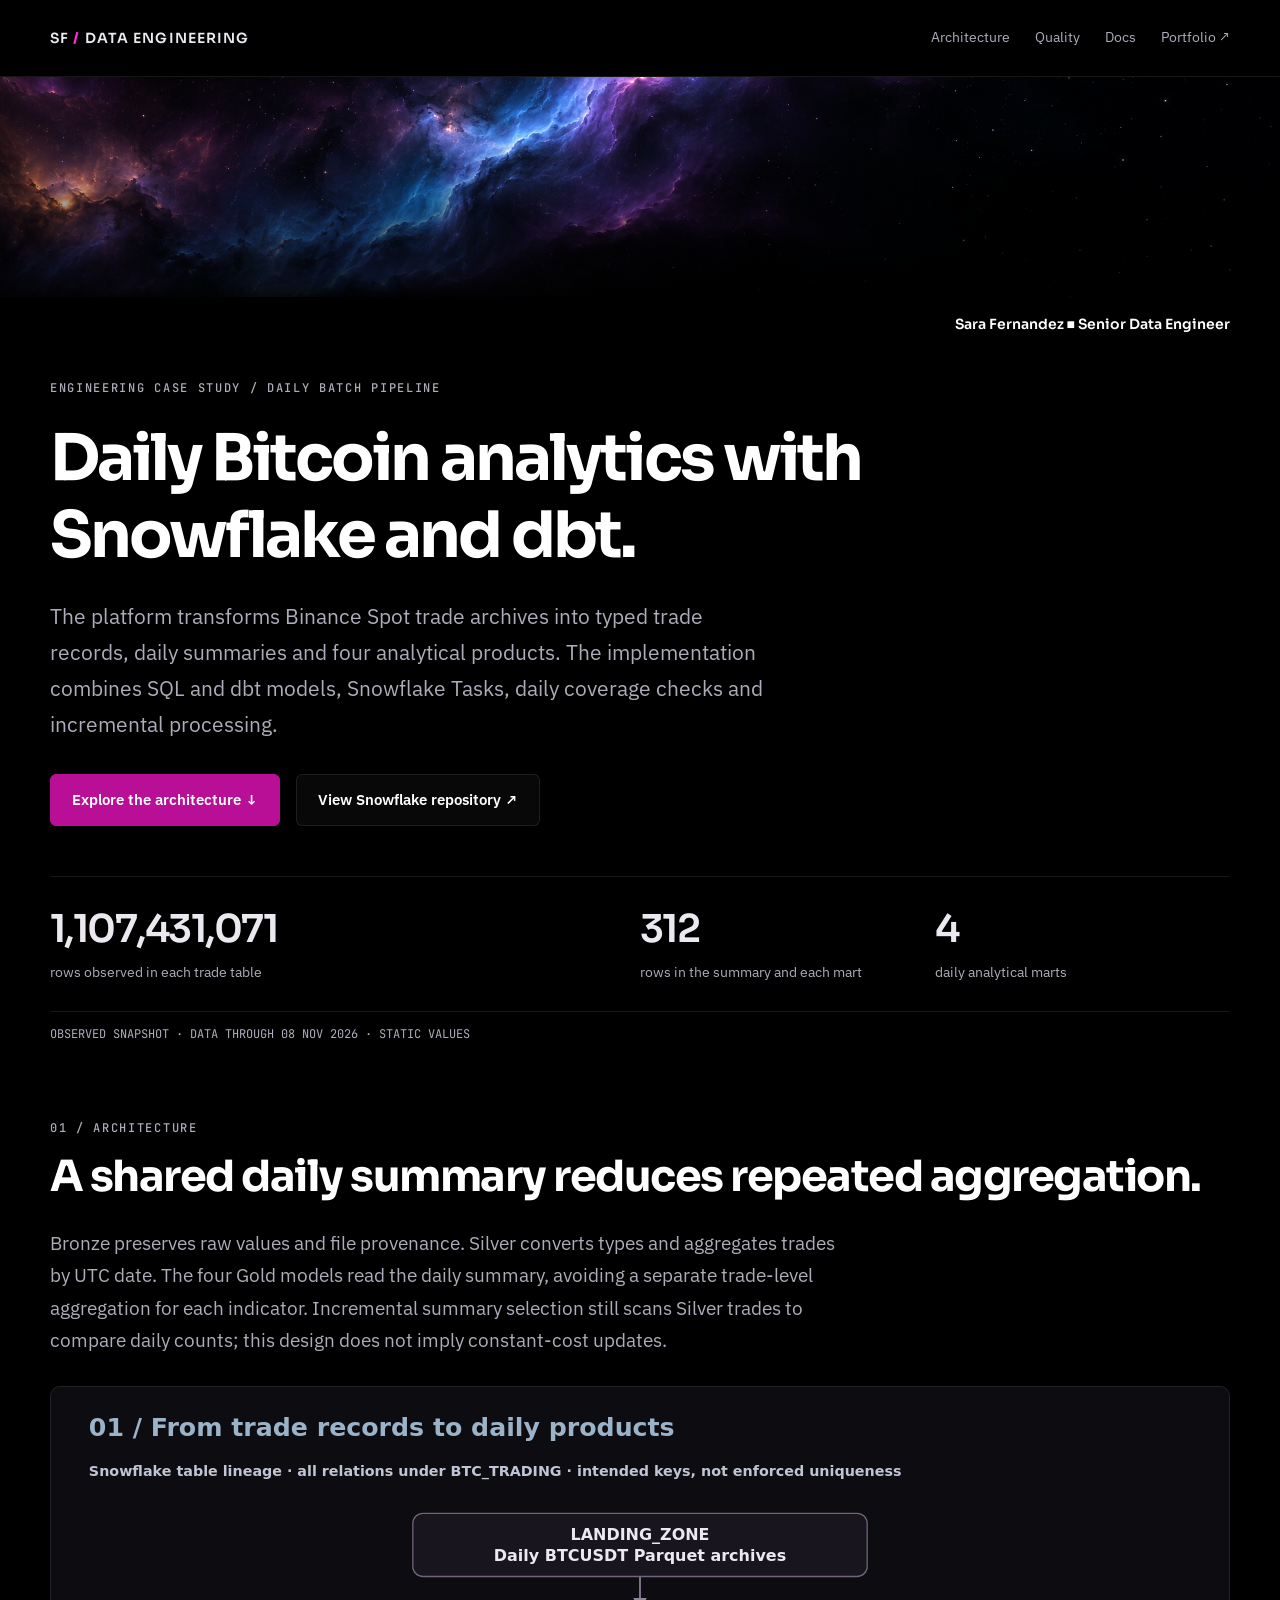
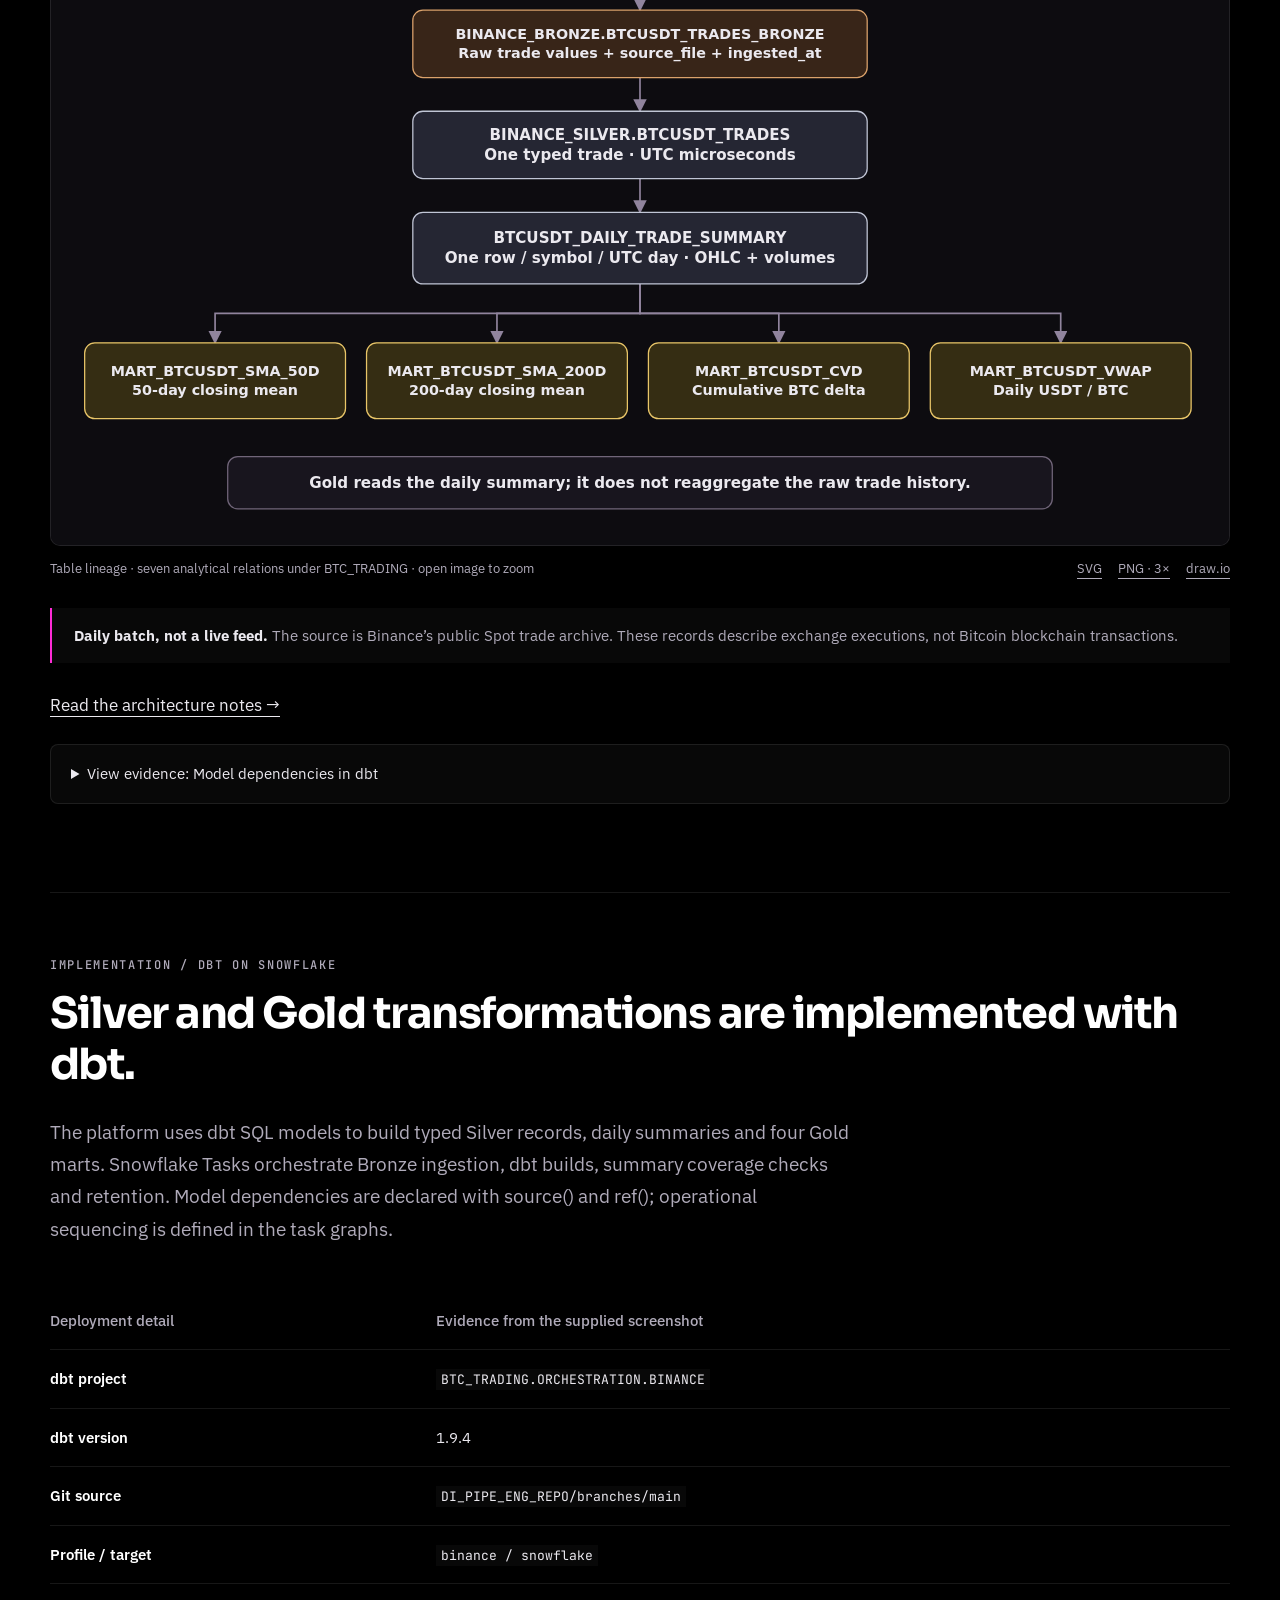
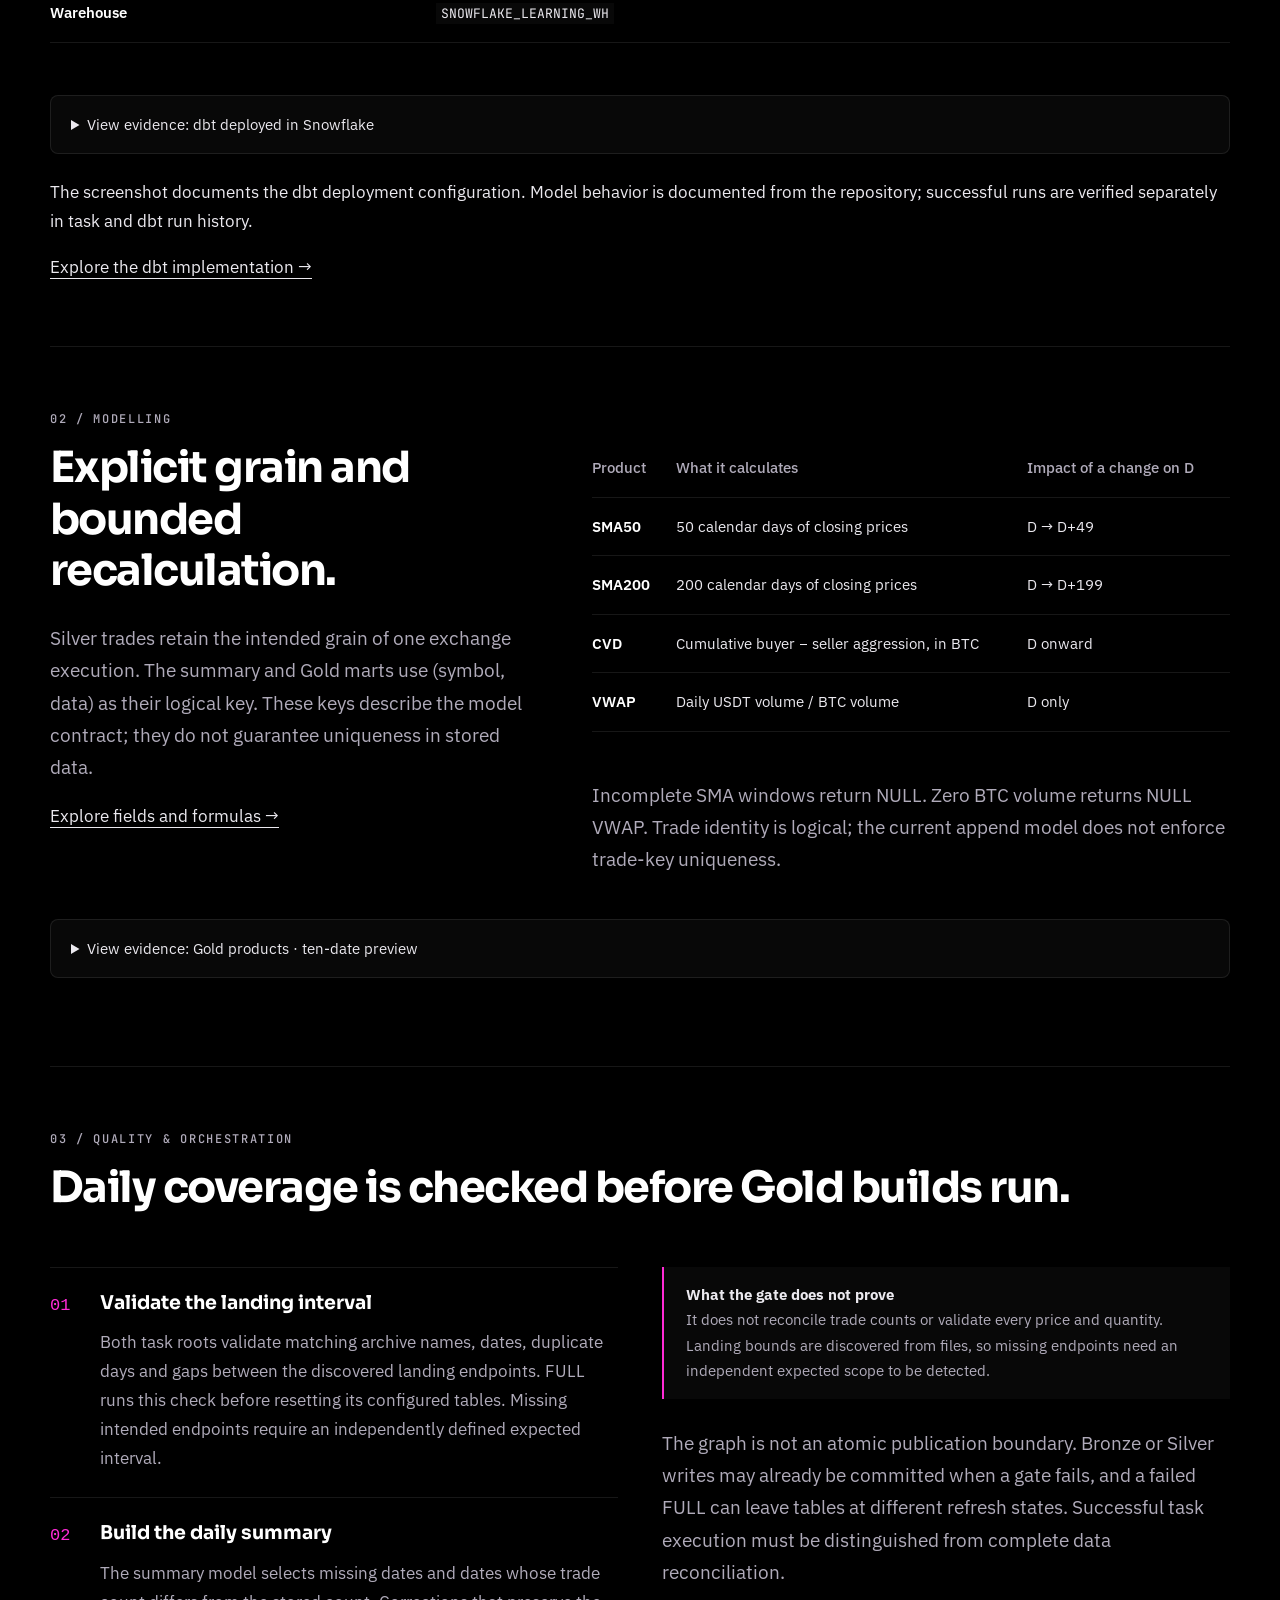
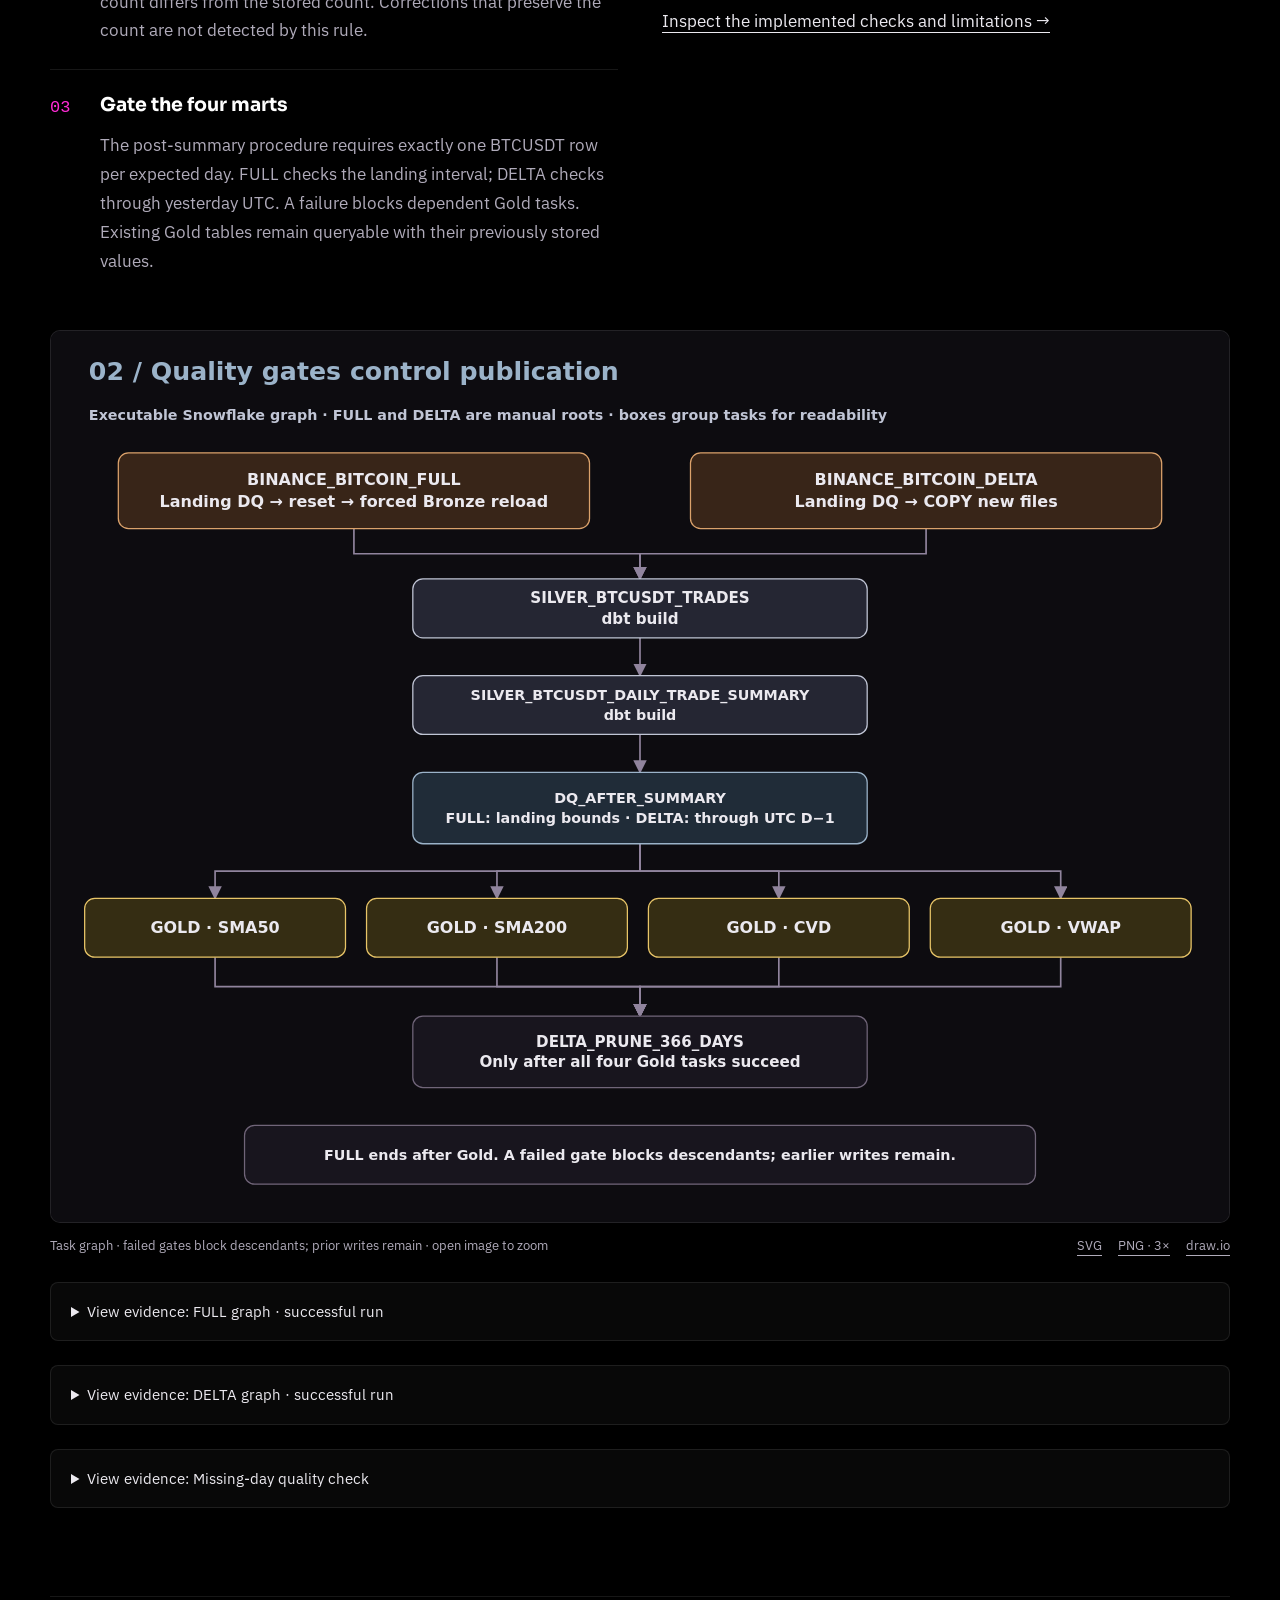
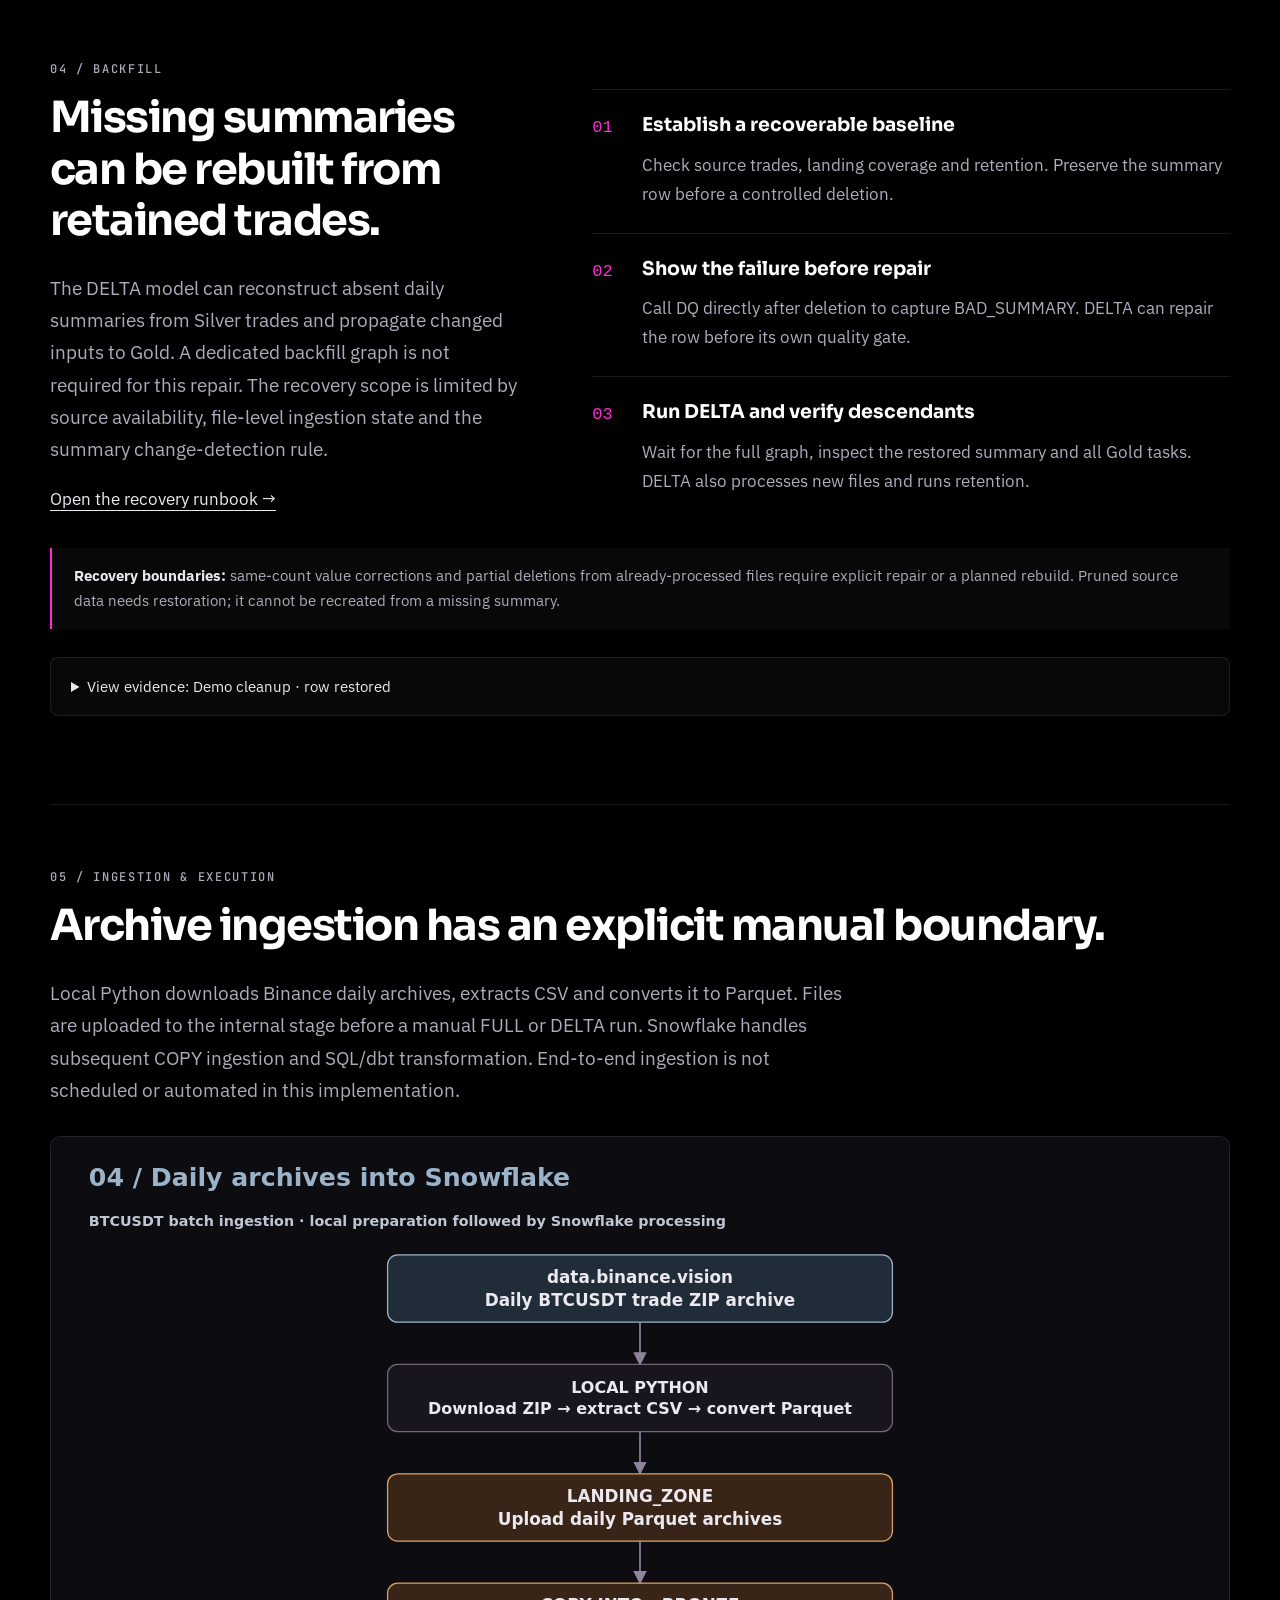
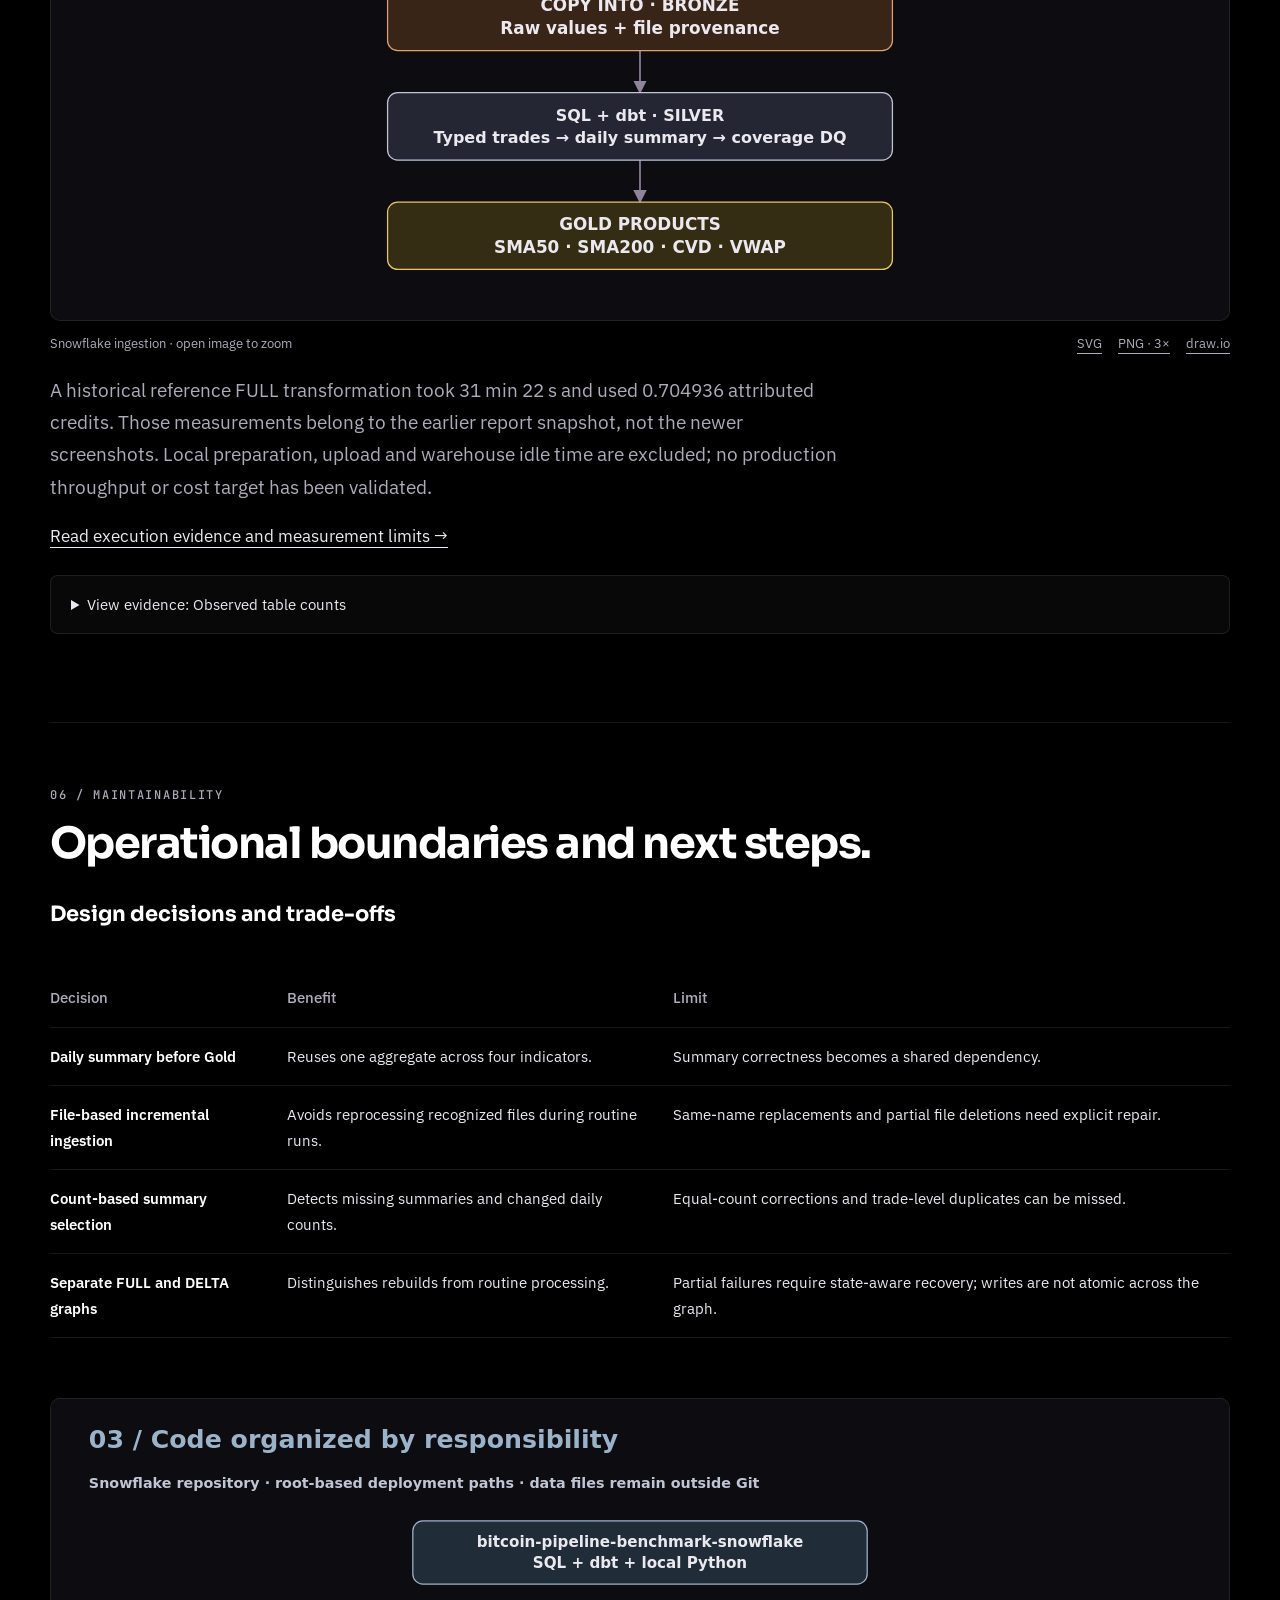
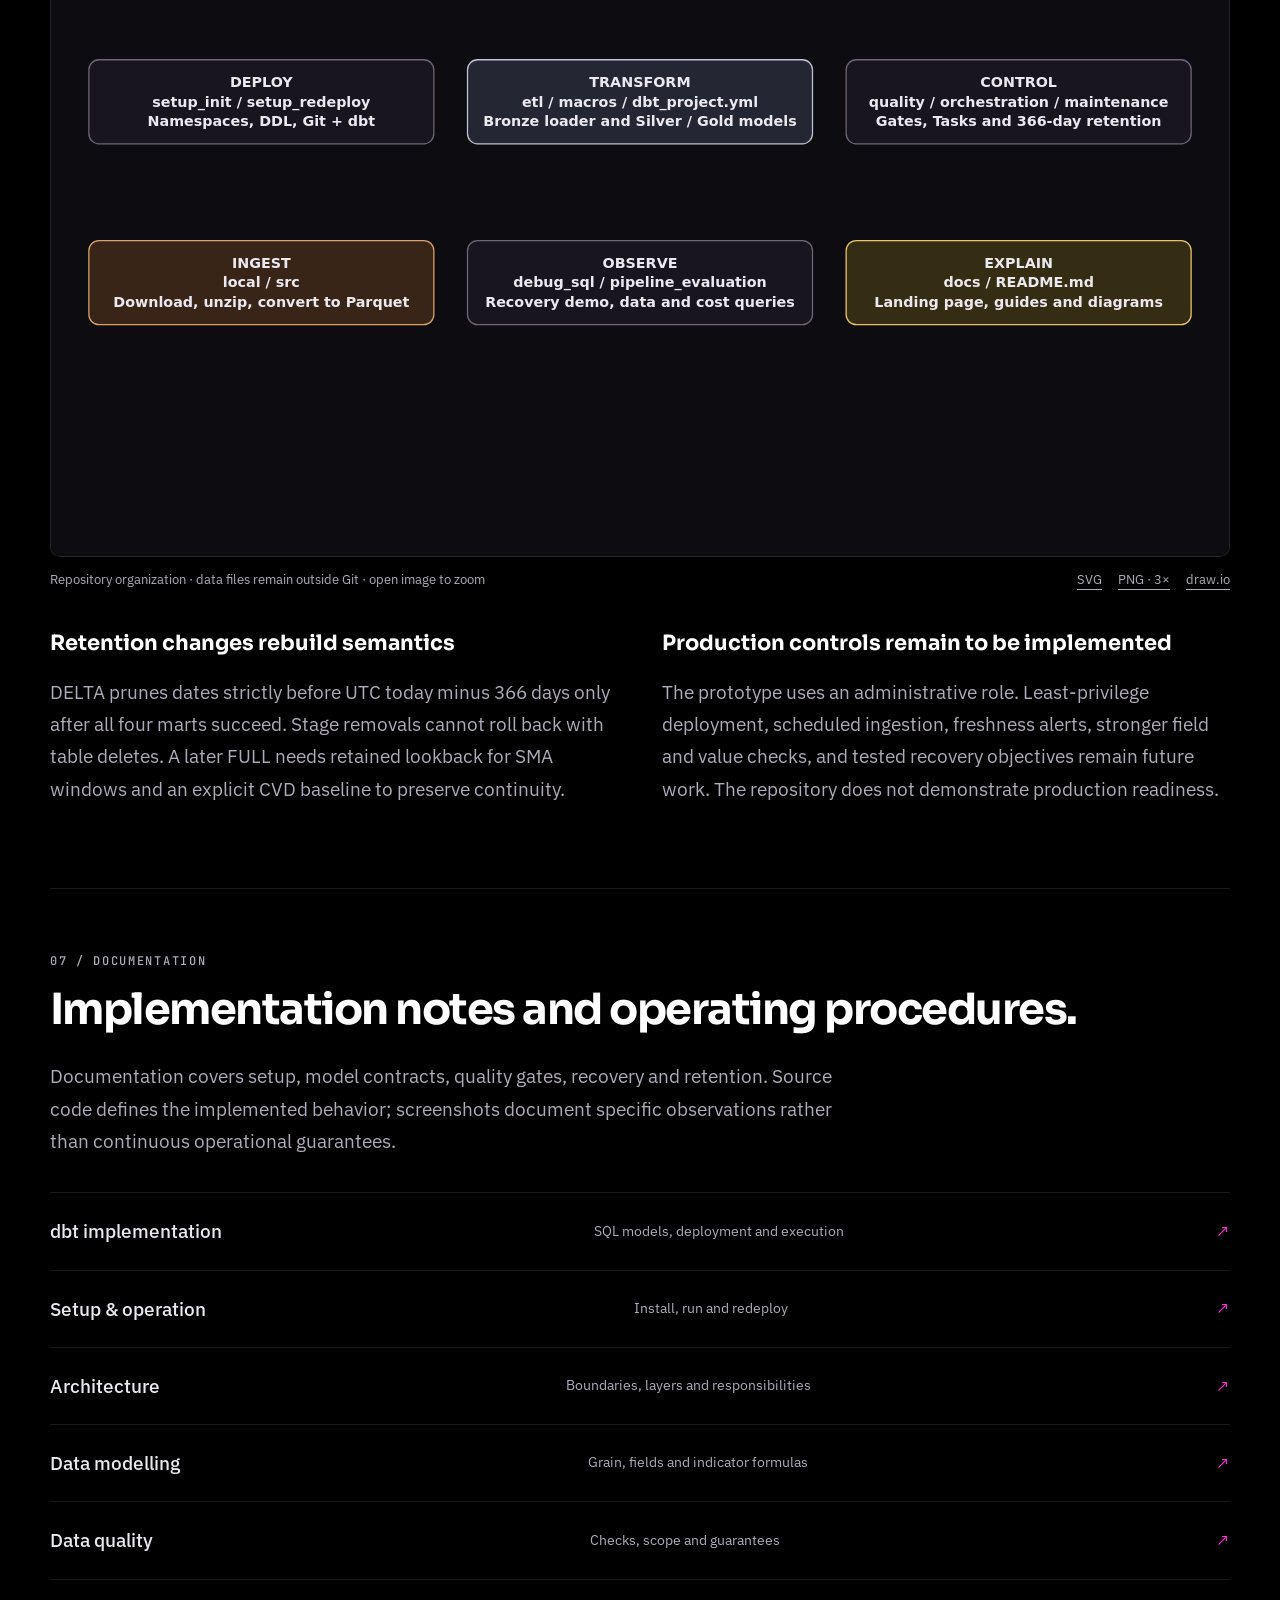
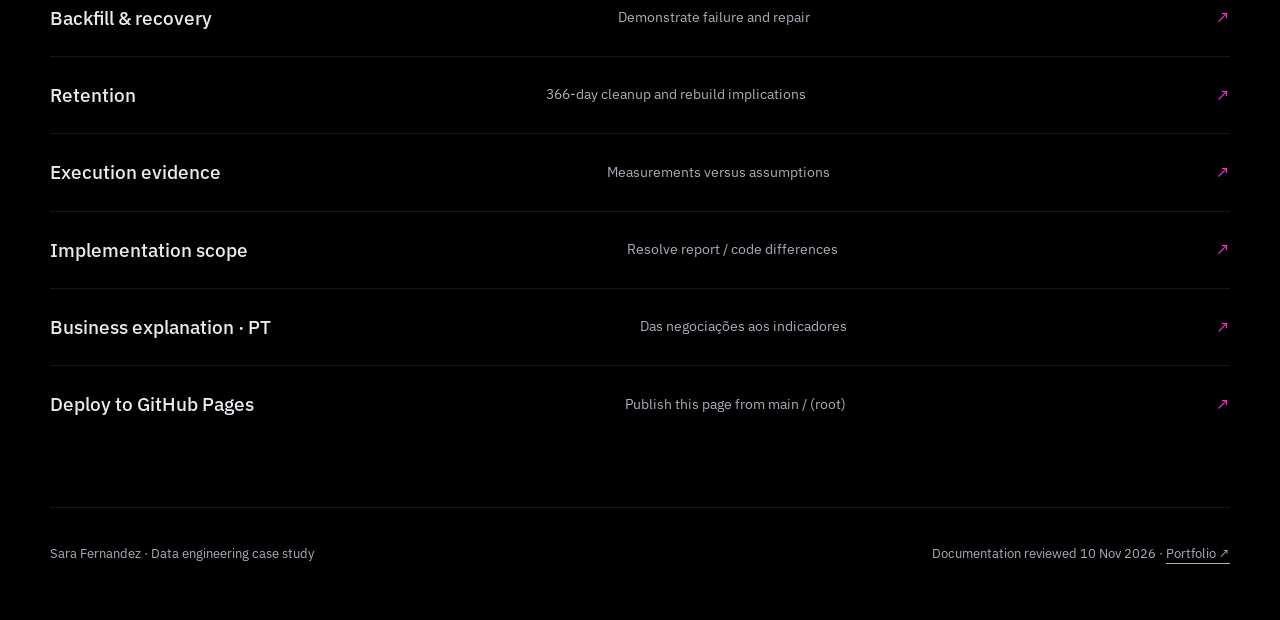
==== commit e3c85566: "fix: new web identity" ====
--- a/index.html
+++ b/index.html
@@ -1,15 +1,51 @@
 <!DOCTYPE html>
 
 <html lang="en"><head><meta charset="utf-8"/><meta content="width=device-width,initial-scale=1" name="viewport"/><meta content="#000000" name="theme-color"/><meta content="Snowflake BTCUSDT pipeline: architecture, modelling, quality gates, backfill and execution evidence." name="description"/><title>Bitcoin Pipeline | Sara Fernandez</title><style>@import url('https://fonts.googleapis.com/css2?family=IBM+Plex+Sans:wght@400;500;600&family=Sora:wght@500;600;700&family=JetBrains+Mono:wght@500&display=swap');
-:root{--black:#000000;--white:#ffffff;--magenta:#ff2bd6;--magenta-deep:#b80f96;--haze:#6e4ba0;--grey-100:#ebe9ef;--grey-300:#b0abba;--grey-500:#77727f;--grey-700:#2a2730;--grey-900:#0d0c10;--text:var(--grey-100);--muted:var(--grey-300);--line:#2a2730}*{box-sizing:border-box}html{scroll-behavior:smooth;scroll-padding-top:85px}body{margin:0;background:var(--black);color:var(--text);font:17px/1.7 'IBM Plex Sans',system-ui,sans-serif}body:before{content:'';position:absolute;inset:0 0 auto;height:850px;pointer-events:none;z-index:-1;background:radial-gradient(ellipse at 85% 25%,#6e4ba030,transparent 55%),radial-gradient(ellipse at 15% 10%,#ff2bd612,transparent 50%)}a{color:inherit;text-underline-offset:5px}a:hover{color:var(--magenta)}:focus-visible{outline:2px solid var(--magenta);outline-offset:6px}.skip{position:absolute;left:20px;top:-90px}.skip:focus{top:20px;z-index:20;background:#000;padding:12px}.wrap{width:min(1180px,calc(100% - 72px));margin:auto}header{border-bottom:1px solid var(--line);background:#000e;position:sticky;top:0;z-index:10;backdrop-filter:blur(12px)}header .wrap{display:flex;justify-content:space-between;align-items:center;gap:24px;min-height:76px}.brand{font:600 14px 'Sora',sans-serif;letter-spacing:.08em;text-decoration:none}.brand b{color:var(--magenta)}nav{display:flex;gap:25px;font-size:14px}nav a{text-decoration:none;color:var(--muted)}h1,h2,h3{font-family:'Sora',system-ui,sans-serif;line-height:1.2;color:var(--white)}h1{font-size:clamp(42px,5.8vw,76px);letter-spacing:-.055em;max-width:900px;margin:25px 0}h1 span{color:var(--magenta)}h2{font-size:clamp(28px,3.4vw,43px);letter-spacing:-.035em;margin:15px 0 25px}h3{font-size:21px;margin:0 0 14px}.eyebrow,.num{color:var(--magenta);font:500 12px 'JetBrains Mono',monospace;letter-spacing:.14em;text-transform:uppercase}.hero{padding:94px 0 0}.lead{font-size:21px;color:var(--muted);max-width:730px}.actions{display:flex;gap:16px;flex-wrap:wrap;margin:32px 0 50px}.button{display:inline-flex;padding:12px 21px;border:1px solid #5a4359;border-radius:6px;text-decoration:none;font-weight:600;font-size:15px}.primary{background:var(--magenta);color:#000;border-color:var(--magenta)}.primary:hover{background:#ff7ae5;color:#000}.stats{display:grid;grid-template-columns:2fr 1fr 1fr;border-top:1px solid var(--line);border-bottom:1px solid var(--line);margin-top:48px}.stat{padding:28px 24px 26px 0}.stat strong{font:600 clamp(27px,3vw,40px) 'Sora',sans-serif;letter-spacing:-.04em;display:block}.stat span{display:block;color:var(--muted);font-size:14px;margin-top:8px}.snapshot{font:12px 'JetBrains Mono',monospace;color:var(--muted);padding:14px 0}.section{padding:80px 0;border-bottom:1px solid var(--line)}.intro{max-width:800px;color:var(--muted);font-size:19px}.split{display:grid;grid-template-columns:1fr 1.35fr;gap:70px;align-items:start}.note{border-left:3px solid var(--magenta);padding:15px 22px;background:#ff2bd609;margin:28px 0;color:var(--muted);font-size:15px}.note strong{color:var(--text)}figure{margin:30px 0 0}figure img{display:block;width:100%;height:auto;border:1px solid var(--line);border-radius:10px;background:var(--grey-900)}figcaption{color:var(--muted);font-size:13px;display:flex;justify-content:space-between;gap:20px;flex-wrap:wrap;margin-top:12px}.downloads{display:flex;gap:16px}table{border-collapse:collapse;width:100%;font-size:15px;margin:28px 0}th{text-align:left;color:var(--muted);font-weight:500}td,th{padding:16px 18px 16px 0;border-bottom:1px solid var(--line);vertical-align:top}td:first-child{font-weight:600;color:#fff}.table-scroll{overflow-x:auto}.table-scroll table{min-width:580px}.checks{counter-reset:steps;margin-top:28px}.check{padding:24px 0 24px 50px;border-top:1px solid var(--line);position:relative}.check:before{counter-increment:steps;content:'0' counter(steps);position:absolute;left:0;color:var(--magenta);font-family:monospace}.check p{margin:8px 0 0;color:var(--muted)}.check h3{font-size:19px}.grid2{display:grid;grid-template-columns:1fr 1fr;gap:44px}.pill{font:12px 'JetBrains Mono',monospace;display:inline-block;border:1px solid #584756;padding:5px 10px;border-radius:50px;color:#e6bfdc}.guide-list{margin-top:35px}.guide-link{display:flex;align-items:center;justify-content:space-between;gap:30px;text-decoration:none;border-top:1px solid var(--line);padding:22px 0}.guide-link span{color:var(--muted);font-size:14px}.guide-link b{font-weight:500;font-size:19px}.guide-link em{font-style:normal;color:var(--magenta)}footer{padding:35px 0 55px;color:var(--muted);font-size:13px}footer .wrap{display:flex;justify-content:space-between;gap:25px;flex-wrap:wrap}code{font: .87em 'JetBrains Mono',monospace;background:#ffffff08;padding:2px 5px;overflow-wrap:anywhere}pre{white-space:pre-wrap;overflow-wrap:anywhere;background:#151219;border:1px solid var(--line);padding:22px;border-radius:8px;line-height:1.6}pre code{background:none;padding:0}.article{max-width:920px;padding:60px 0 90px}.article h1{font-size:42px}.article h2{font-size:28px;margin-top:50px}.article h3{margin-top:35px}.article img{max-width:100%;height:auto}.article p,.article li{color:var(--muted)}.article strong{color:var(--text)}.article table{display:block;overflow-x:auto}.article td{min-width:160px}.article li{margin:10px 0}.back{font-size:14px;color:var(--magenta)}@media(max-width:760px){.wrap{width:calc(100% - 36px)}header .wrap{min-height:70px;gap:12px}.brand{font-size:11px}nav{gap:14px;font-size:12px}nav .extra{display:none}.hero{padding-top:58px}h1{font-size:46px}.lead{font-size:18px}.stats{grid-template-columns:1fr 1fr}.stat:first-child{grid-column:1/-1;border-bottom:1px solid var(--line)}.stat{padding:22px 10px 22px 0}.stat strong{font-size:32px}.section{padding:55px 0}.split,.grid2{grid-template-columns:1fr;gap:25px}.intro{font-size:17px}figcaption{font-size:12px}.guide-link{gap:15px}.guide-link b{font-size:16px}.guide-link span{display:none}.article h1{font-size:34px}.article{padding-top:35px}figure{margin-top:24px}}@media(prefers-reduced-motion:reduce){html{scroll-behavior:auto}}.split>*,.grid2>*,.table-scroll{min-width:0}.table-scroll{max-width:100%}
+:root{--black:#000000;--white:#ffffff;--magenta:#9bb3c9;--magenta-deep:#7890a6;--haze:#667b8e;--grey-100:#ebe9ef;--grey-300:#b0abba;--grey-500:#77727f;--grey-700:#2a2730;--grey-900:#0d0c10;--text:var(--grey-100);--muted:var(--grey-300);--line:#2a2730}*{box-sizing:border-box}html{scroll-behavior:smooth;scroll-padding-top:85px}body{margin:0;background:var(--black);color:var(--text);font:17px/1.7 'IBM Plex Sans',system-ui,sans-serif}body:before{content:'';position:absolute;inset:0 0 auto;height:850px;pointer-events:none;z-index:-1;background:radial-gradient(ellipse at 85% 25%,#667b8e30,transparent 55%),radial-gradient(ellipse at 15% 10%,#9bb3c912,transparent 50%)}a{color:inherit;text-underline-offset:5px}a:hover{color:var(--magenta)}:focus-visible{outline:2px solid var(--magenta);outline-offset:6px}.skip{position:absolute;left:20px;top:-90px}.skip:focus{top:20px;z-index:20;background:#000;padding:12px}.wrap{width:min(1180px,calc(100% - 72px));margin:auto}header{border-bottom:1px solid var(--line);background:#000e;position:sticky;top:0;z-index:10;backdrop-filter:blur(12px)}header .wrap{display:flex;justify-content:space-between;align-items:center;gap:24px;min-height:76px}.brand{font:600 14px 'Sora',sans-serif;letter-spacing:.08em;text-decoration:none}.brand b{color:var(--magenta)}nav{display:flex;gap:25px;font-size:14px}nav a{text-decoration:none;color:var(--muted)}h1,h2,h3{font-family:'Sora',system-ui,sans-serif;line-height:1.2;color:var(--white)}h1{font-size:clamp(42px,5.8vw,76px);letter-spacing:-.055em;max-width:900px;margin:25px 0}h1 span{color:var(--magenta)}h2{font-size:clamp(28px,3.4vw,43px);letter-spacing:-.035em;margin:15px 0 25px}h3{font-size:21px;margin:0 0 14px}.eyebrow,.num{color:var(--magenta);font:500 12px 'JetBrains Mono',monospace;letter-spacing:.14em;text-transform:uppercase}.hero{padding:94px 0 0}.lead{font-size:21px;color:var(--muted);max-width:730px}.actions{display:flex;gap:16px;flex-wrap:wrap;margin:32px 0 50px}.button{display:inline-flex;padding:12px 21px;border:1px solid #40515f;border-radius:6px;text-decoration:none;font-weight:600;font-size:15px}.primary{background:var(--magenta);color:#000;border-color:var(--magenta)}.primary:hover{background:#c6d3df;color:#000}.stats{display:grid;grid-template-columns:2fr 1fr 1fr;border-top:1px solid var(--line);border-bottom:1px solid var(--line);margin-top:48px}.stat{padding:28px 24px 26px 0}.stat strong{font:600 clamp(27px,3vw,40px) 'Sora',sans-serif;letter-spacing:-.04em;display:block}.stat span{display:block;color:var(--muted);font-size:14px;margin-top:8px}.snapshot{font:12px 'JetBrains Mono',monospace;color:var(--muted);padding:14px 0}.section{padding:80px 0;border-bottom:1px solid var(--line)}.intro{max-width:800px;color:var(--muted);font-size:19px}.split{display:grid;grid-template-columns:1fr 1.35fr;gap:70px;align-items:start}.note{border-left:3px solid var(--magenta);padding:15px 22px;background:#9bb3c909;margin:28px 0;color:var(--muted);font-size:15px}.note strong{color:var(--text)}figure{margin:30px 0 0}figure img{display:block;width:100%;height:auto;border:1px solid var(--line);border-radius:10px;background:var(--grey-900)}figcaption{color:var(--muted);font-size:13px;display:flex;justify-content:space-between;gap:20px;flex-wrap:wrap;margin-top:12px}.downloads{display:flex;gap:16px}table{border-collapse:collapse;width:100%;font-size:15px;margin:28px 0}th{text-align:left;color:var(--muted);font-weight:500}td,th{padding:16px 18px 16px 0;border-bottom:1px solid var(--line);vertical-align:top}td:first-child{font-weight:600;color:#fff}.table-scroll{overflow-x:auto}.table-scroll table{min-width:580px}.checks{counter-reset:steps;margin-top:28px}.check{padding:24px 0 24px 50px;border-top:1px solid var(--line);position:relative}.check:before{counter-increment:steps;content:'0' counter(steps);position:absolute;left:0;color:var(--magenta);font-family:monospace}.check p{margin:8px 0 0;color:var(--muted)}.check h3{font-size:19px}.grid2{display:grid;grid-template-columns:1fr 1fr;gap:44px}.pill{font:12px 'JetBrains Mono',monospace;display:inline-block;border:1px solid #40515f;padding:5px 10px;border-radius:50px;color:#b4c2cf}.guide-list{margin-top:35px}.guide-link{display:flex;align-items:center;justify-content:space-between;gap:30px;text-decoration:none;border-top:1px solid var(--line);padding:22px 0}.guide-link span{color:var(--muted);font-size:14px}.guide-link b{font-weight:500;font-size:19px}.guide-link em{font-style:normal;color:var(--magenta)}footer{padding:35px 0 55px;color:var(--muted);font-size:13px}footer .wrap{display:flex;justify-content:space-between;gap:25px;flex-wrap:wrap}code{font: .87em 'JetBrains Mono',monospace;background:#ffffff08;padding:2px 5px;overflow-wrap:anywhere}pre{white-space:pre-wrap;overflow-wrap:anywhere;background:#151219;border:1px solid var(--line);padding:22px;border-radius:8px;line-height:1.6}pre code{background:none;padding:0}.article{max-width:920px;padding:60px 0 90px}.article h1{font-size:42px}.article h2{font-size:28px;margin-top:50px}.article h3{margin-top:35px}.article img{max-width:100%;height:auto}.article p,.article li{color:var(--muted)}.article strong{color:var(--text)}.article table{display:block;overflow-x:auto}.article td{min-width:160px}.article li{margin:10px 0}.back{font-size:14px;color:var(--magenta)}@media(max-width:760px){.wrap{width:calc(100% - 36px)}header .wrap{min-height:70px;gap:12px}.brand{font-size:11px}nav{gap:14px;font-size:12px}nav .extra{display:none}.hero{padding-top:58px}h1{font-size:46px}.lead{font-size:18px}.stats{grid-template-columns:1fr 1fr}.stat:first-child{grid-column:1/-1;border-bottom:1px solid var(--line)}.stat{padding:22px 10px 22px 0}.stat strong{font-size:32px}.section{padding:55px 0}.split,.grid2{grid-template-columns:1fr;gap:25px}.intro{font-size:17px}figcaption{font-size:12px}.guide-link{gap:15px}.guide-link b{font-size:16px}.guide-link span{display:none}.article h1{font-size:34px}.article{padding-top:35px}figure{margin-top:24px}}@media(prefers-reduced-motion:reduce){html{scroll-behavior:auto}}.split>*,.grid2>*,.table-scroll{min-width:0}.table-scroll{max-width:100%}
 
 .evidence{margin:38px 0}.evidence h3{margin-bottom:14px}.evidence figcaption{display:block;max-width:100ch}.evidence img{border-radius:8px}
-</style></head><body><a class="skip" href="#main">Skip to content</a><header><div class="wrap"><a class="brand" href="#">SF <b>/</b> DATA ENGINEERING</a><nav aria-label="Main navigation"><a href="#architecture">Architecture</a><a class="extra" href="#quality">Quality</a><a href="#docs">Docs</a><a class="extra" href="https://saradfrz.github.io/portfolio/">Portfolio ↗</a></nav></div></header><main id="main"><section class="hero wrap"><div class="eyebrow">Case study / Binance × Snowflake</div><h1>A billion trades.<br/><span>One daily perspective.</span></h1><p class="lead">From raw Bitcoin trades to trusted daily indicators. A Snowflake and dbt Medallion pipeline with explicit quality gates, incremental recovery and traceable data products.</p><div class="actions"><a class="button primary" href="#architecture">Explore the architecture ↓</a><a class="button" href="https://github.com/saradfrz/bitcoin-pipeline-benchmark-snowflake">View Snowflake repository ↗</a></div><div class="stats"><div class="stat"><strong>1,107,431,071</strong><span>trades in each Bronze / Silver inventory</span></div><div class="stat"><strong>312</strong><span>UTC trading days</span></div><div class="stat"><strong>4</strong><span>daily analytical marts</span></div></div><div class="snapshot">SUPPLIED SCREENSHOTS · DATA THROUGH 08 NOV 2026 · NOT LIVE DATA</div></section>
-<section class="section wrap" id="architecture"><div class="num">01 / Architecture</div><h2>Keep the detail.<br/>Make the daily view reusable.</h2><p class="intro">Bronze preserves source values and provenance. Silver types individual trades, then aggregates each UTC day. Gold reuses that daily summary to calculate price, volume and order-flow indicators.</p><figure><a href="docs/assets/diagrams/01-lineage.svg" rel="noopener" target="_blank"><img alt="Table lineage · seven analytical relations under BTC_TRADING" loading="lazy" src="[data-uri]"/></a><figcaption><span>Table lineage · seven analytical relations under BTC_TRADING · open image to zoom</span><span class="downloads"><a download="" href="docs/assets/diagrams/01-lineage.svg">SVG</a><a download="" href="docs/assets/diagrams/01-lineage.png">PNG · 3×</a><a download="" href="docs/assets/diagrams/01-lineage.drawio">draw.io</a></span></figcaption></figure><div class="note"><strong>Daily batch, not a live feed.</strong> The source is Binance’s public Spot trade archive. These records describe exchange executions, not Bitcoin blockchain transactions.</div><a href="docs/guides/architecture.html">Read the architecture notes →</a><figure class="evidence"><h3>Model dependencies in dbt</h3><a href="img/snowflake-data-lineage.png" rel="noopener" target="_blank"><img alt="The dbt DAG connects the Bronze source to Silver trades, the daily summary and four Gold models." height="1552" loading="lazy" src="img/snowflake-data-lineage.png" width="2869"/></a><figcaption>The dbt DAG connects the Bronze source to Silver trades, the daily summary and four Gold models. · open to zoom</figcaption></figure></section>
-<section class="section wrap" id="dbt"><div class="num">Implementation / dbt on Snowflake</div><h2>Silver and Gold transformations with dbt.</h2><p class="intro">The pipeline uses dbt SQL models to transform raw BTCUSDT trades into typed Silver records, daily summaries, and four Gold marts. Snowflake Tasks orchestrate the workflow: loading Bronze, running the dbt models, validating daily coverage, and applying the 366-day retention policy.</p><div class="table-scroll"><table><thead><tr><th>Deployment detail</th><th>Evidence from the supplied screenshot</th></tr></thead><tbody><tr><td>dbt project</td><td><code>BTC_TRADING.ORCHESTRATION.BINANCE</code></td></tr><tr><td>dbt version</td><td>1.9.4</td></tr><tr><td>Git source</td><td><code>DI_PIPE_ENG_REPO/branches/main</code></td></tr><tr><td>Profile / target</td><td><code>binance / snowflake</code></td></tr><tr><td>Warehouse</td><td><code>SNOWFLAKE_LEARNING_WH</code></td></tr></tbody></table></div><figure class="evidence"><h3>dbt deployed in Snowflake</h3><a href="img/dbt-project.png" rel="noopener" target="_blank"><img alt="Project BTC_TRADING.ORCHESTRATION.BINANCE uses dbt 1.9.4, the main Git branch and the Snowflake target." height="1939" loading="lazy" src="img/dbt-project.png" width="3832"/></a><figcaption>Project BTC_TRADING.ORCHESTRATION.BINANCE uses dbt 1.9.4, the main Git branch and the Snowflake target. · open to zoom</figcaption></figure><p>The screenshot documents the dbt deployment configuration. Model behavior is documented from the repository; successful runs are verified separately in task and dbt run history.</p><a href="docs/guides/dbt.html">Read how I use dbt →</a></section>
-<section class="section wrap" id="modelling"><div class="split"><div><div class="num">02 / Modelling</div><h2>Define the grain.<br/>Then define the math.</h2><p class="intro">One trade becomes one typed trade. Daily summaries and every mart use <code>(symbol, data)</code> as their intended grain.</p><a href="docs/guides/modelling.html">Explore fields and formulas →</a></div><div><div class="table-scroll"><table><thead><tr><th>Product</th><th>What it calculates</th><th>Impact of a change on D</th></tr></thead><tbody><tr><td>SMA50</td><td>50 calendar days of closing prices</td><td>D → D+49</td></tr><tr><td>SMA200</td><td>200 calendar days of closing prices</td><td>D → D+199</td></tr><tr><td>CVD</td><td>Cumulative buyer − seller aggression, in BTC</td><td>D onward</td></tr><tr><td>VWAP</td><td>Daily USDT volume / BTC volume</td><td>D only</td></tr></tbody></table></div><p class="intro">Incomplete SMA windows return NULL. Zero BTC volume returns NULL VWAP. Trade identity is logical; the current append model does not enforce trade-key uniqueness.</p></div></div><figure class="evidence"><h3>Gold products · ten-date preview</h3><a href="img/demo-gold.png" rel="noopener" target="_blank"><img alt="Query results show closing price, SMA50, SMA200, CVD and VWAP for ten dates through 2026-11-08. Values are rounded for display." height="1863" loading="lazy" src="img/demo-gold.png" width="2566"/></a><figcaption>Query results show closing price, SMA50, SMA200, CVD and VWAP for ten dates through 2026-11-08. Values are rounded for display. · open to zoom</figcaption></figure></section>
-<section class="section wrap" id="quality"><div class="num">03 / Quality &amp; orchestration</div><h2>Only validated coverage reaches Gold.</h2><div class="grid2"><div class="checks"><div class="check"><h3>Validate the landing interval</h3><p>The supplied Snowflake roots check archive names, dates, duplicate days and internal gaps before loading. FULL performs this check before reset.</p></div><div class="check"><h3>Build the daily summary</h3><p>Silver rebuilds missing days or days whose trade count changed. This is the incremental selection rule, not a complete quality test.</p></div><div class="check"><h3>Gate the four marts</h3><p>Summary DQ requires one row per expected day. FULL uses landing bounds; DELTA must reach yesterday in UTC.</p></div></div><div><div class="note"><strong>What the gate does not prove</strong><br/>It does not reconcile trade counts or validate every price and quantity. Landing bounds are discovered from files, so missing endpoints need an independent expected scope to be detected.</div><p class="intro">The original report says landing DQ was removed. The supplied SQL still calls it. This page and its diagrams follow the attached repository.</p><a href="docs/guides/source_reconciliation.html">Read the source reconciliation →</a></div></div><figure><a href="docs/assets/diagrams/02-orchestration.svg" rel="noopener" target="_blank"><img alt="Task graph · failed gates block descendants; prior writes remain" loading="lazy" src="[data-uri]"/></a><figcaption><span>Task graph · failed gates block descendants; prior writes remain · open image to zoom</span><span class="downloads"><a download="" href="docs/assets/diagrams/02-orchestration.svg">SVG</a><a download="" href="docs/assets/diagrams/02-orchestration.png">PNG · 3×</a><a download="" href="docs/assets/diagrams/02-orchestration.drawio">draw.io</a></span></figcaption></figure><figure class="evidence"><h3>FULL graph · successful run</h3><a href="img/snowflake-full-pipeline.png" rel="noopener" target="_blank"><img alt="The supplied task history shows all ten FULL tasks succeeded, including reset, Bronze, Silver, summary DQ and the four Gold branches." height="1947" loading="lazy" src="img/snowflake-full-pipeline.png" width="3835"/></a><figcaption>The supplied task history shows all ten FULL tasks succeeded, including reset, Bronze, Silver, summary DQ and the four Gold branches. · open to zoom</figcaption></figure><figure class="evidence"><h3>DELTA graph · successful run</h3><a href="img/snowflake-delta-pipeline.png" rel="noopener" target="_blank"><img alt="All ten DELTA tasks succeeded in the supplied run, ending with DELTA_PRUNE_366_DAYS." height="1948" loading="lazy" src="img/snowflake-delta-pipeline.png" width="3834"/></a><figcaption>All ten DELTA tasks succeeded in the supplied run, ending with DELTA_PRUNE_366_DAYS. · open to zoom</figcaption></figure><figure class="evidence"><h3>Missing-day quality check</h3><a href="img/snowflake-quality-failure.png" rel="noopener" target="_blank"><img alt="A direct call to DQ_AFTER_SUMMARY raises BAD_SUMMARY after the controlled removal of a summary row. This is a procedure test, not a failed Task graph." height="1339" loading="lazy" src="img/snowflake-quality-failure.png" width="2806"/></a><figcaption>A direct call to DQ_AFTER_SUMMARY raises BAD_SUMMARY after the controlled removal of a summary row. This is a procedure test, not a failed Task graph. · open to zoom</figcaption></figure></section>
-<section class="section wrap" id="backfill"><div class="split"><div><div class="num">04 / Backfill</div><h2>Repair history through the normal DELTA.</h2><p class="intro">A missing summary day can be reconstructed from retained Silver trades. No separate backfill graph is required.</p><a href="docs/guides/backfill.html">Open the recovery runbook →</a></div><div class="checks"><div class="check"><h3>Establish a recoverable baseline</h3><p>Check source trades, landing coverage and retention. Preserve the summary row before a controlled deletion.</p></div><div class="check"><h3>Show the failure before repair</h3><p>Call DQ directly after deletion to capture BAD_SUMMARY. DELTA can repair the row before its own quality gate.</p></div><div class="check"><h3>Run DELTA and verify descendants</h3><p>Wait for the full graph, inspect the restored summary and all Gold tasks. DELTA also processes new files and runs retention.</p></div></div></div><div class="note"><strong>Recovery boundaries:</strong> same-count value corrections and partial deletions from already-processed files require explicit repair or a planned rebuild. Pruned source data needs restoration; it cannot be recreated from a missing summary.</div><figure class="evidence"><h3>Demo cleanup · row restored</h3><a href="img/snowflake-backfill-recovered.png" rel="noopener" target="_blank"><img alt="The worksheet shows ROLLBACK followed by the restored BTCUSDT row for 2026-11-08 with 1,132,641 trades. This capture demonstrates restoration after rollback; DELTA backfill is a separate workflow." height="852" loading="lazy" src="img/snowflake-backfill-recovered.png" width="2785"/></a><figcaption>The worksheet shows ROLLBACK followed by the restored BTCUSDT row for 2026-11-08 with 1,132,641 trades. This capture demonstrates restoration after rollback; DELTA backfill is a separate workflow. · open to zoom</figcaption></figure></section>
-<section class="section wrap" id="ingestion"><div class="num">05 / Ingestion &amp; execution</div><h2>From daily archives to Snowflake.</h2><p class="intro">Local Python downloads and converts daily BTCUSDT archives to Parquet. Stage uploads feed COPY INTO, followed by SQL/dbt transformations orchestrated with Snowflake Tasks.</p><figure><a href="docs/assets/diagrams/04-ingestion.svg" rel="noopener" target="_blank"><img alt="Snowflake ingestion · local preparation, stage upload and transformation" loading="lazy" src="[data-uri]"/></a><figcaption><span>Snowflake ingestion · open image to zoom</span><span class="downloads"><a download="" href="docs/assets/diagrams/04-ingestion.svg">SVG</a><a download="" href="docs/assets/diagrams/04-ingestion.png">PNG · 3×</a><a download="" href="docs/assets/diagrams/04-ingestion.drawio">draw.io</a></span></figcaption></figure><p class="intro">The reported reference FULL took 31 min 22 s and used 0.704936 attributed credits. These historical figures exclude local preparation and upload; attributed compute does not include warehouse idle time.</p><a href="docs/guides/benchmark.html">Inspect assumptions and evidence →</a><figure class="evidence"><h3>Observed table counts</h3><a href="img/snowflake-count-rows.png" rel="noopener" target="_blank"><img alt="Bronze and Silver trades each contain 1,107,431,071 rows. The daily summary and each of the four Gold marts contain 312 rows. Counts do not establish value-by-value equality." height="1200" loading="lazy" src="img/snowflake-count-rows.png" width="2563"/></a><figcaption>Bronze and Silver trades each contain 1,107,431,071 rows. The daily summary and each of the four Gold marts contain 312 rows. Counts do not establish value-by-value equality. · open to zoom</figcaption></figure></section>
-<section class="section wrap"><div class="num">06 / Maintainability</div><h2>Clear responsibilities, from setup to recovery.</h2><figure><a href="docs/assets/diagrams/03-repository.svg" rel="noopener" target="_blank"><img alt="Repository organization · data files remain outside Git" loading="lazy" src="[data-uri]"/></a><figcaption><span>Repository organization · data files remain outside Git · open image to zoom</span><span class="downloads"><a download="" href="docs/assets/diagrams/03-repository.svg">SVG</a><a download="" href="docs/assets/diagrams/03-repository.png">PNG · 3×</a><a download="" href="docs/assets/diagrams/03-repository.drawio">draw.io</a></span></figcaption></figure><div class="grid2" style="margin-top:40px"><div><h3>366-day executable retention</h3><p class="intro">After all four DELTA marts succeed, pruning removes older files and rows. Stage removal cannot roll back with table deletes. Rebuilds need SMA lookback and a considered CVD baseline.</p></div><div><h3>Governance is an explicit next step</h3><p class="intro">Engineering, operation and Gold-only consumer roles are proposed. The report’s 90-day policy and cold archive are not implemented by this repository.</p></div></div></section>
-<section class="section wrap" id="docs"><div class="num">07 / Documentation</div><h2>Read it. Inspect it. Reproduce it.</h2><p class="intro">Snowflake operating notes, editable diagrams and execution evidence. Implementation claims follow the supplied SQL.</p><div class="guide-list"><a class="guide-link" href="docs/guides/dbt.html"><b>Working with dbt</b><span>SQL models, deployment and execution</span><em>↗</em></a><a class="guide-link" href="docs/guides/operations.html"><b>Setup &amp; operation</b><span>Install, run and redeploy</span><em>↗</em></a><a class="guide-link" href="docs/guides/architecture.html"><b>Architecture</b><span>Boundaries, layers and responsibilities</span><em>↗</em></a><a class="guide-link" href="docs/guides/modelling.html"><b>Data modelling</b><span>Grain, fields and indicator formulas</span><em>↗</em></a><a class="guide-link" href="docs/guides/quality.html"><b>Data quality</b><span>Checks, scope and guarantees</span><em>↗</em></a><a class="guide-link" href="docs/guides/backfill.html"><b>Backfill &amp; recovery</b><span>Demonstrate failure and repair</span><em>↗</em></a><a class="guide-link" href="docs/guides/retention.html"><b>Retention</b><span>366-day cleanup and rebuild implications</span><em>↗</em></a><a class="guide-link" href="docs/guides/benchmark.html"><b>Benchmark evidence</b><span>Measurements versus assumptions</span><em>↗</em></a><a class="guide-link" href="docs/guides/source_reconciliation.html"><b>Source reconciliation</b><span>Resolve report / code differences</span><em>↗</em></a><a class="guide-link" href="docs/guides/business-pt.html"><b>Business explanation · PT</b><span>Das negociações aos indicadores</span><em>↗</em></a><a class="guide-link" href="docs/guides/deploy.html"><b>Deploy to GitHub Pages</b><span>Publish this page from main / (root)</span><em>↗</em></a></div></section></main><footer><div class="wrap"><span>Sara Fernandez · Data engineering case study</span><span>Documentation reviewed 09 Nov 2026 · <a href="https://saradfrz.github.io/portfolio/">Portfolio ↗</a></span></div></footer></body></html>+
+/* Editorial revision: restrained slate palette and quieter evidence presentation. */
+:root{--black:#101419;--white:#edf0f3;--grey-100:#d6dce2;--grey-300:#aab4be;--grey-700:#303942;--grey-900:#171d24;--line:#303942}body{background:#101419}body:before{display:none}header{background:#101419f5}h1{font-size:clamp(38px,5vw,64px);max-width:1000px;letter-spacing:-.045em}h1 span{color:inherit}.eyebrow,.num{color:#aab4be}.primary{background:#c1ced9;border-color:#c1ced9;color:#101419}.primary:hover{background:#dce4eb;color:#101419}.note{background:#18212a;border-left:2px solid #71899e}.brand b,.guide-link em{color:#9bb3c9}.hero{padding-top:72px}.section{padding:64px 0}.evidence-panel{margin:24px 0;border:1px solid var(--line);border-radius:8px;background:#151b22}.evidence-panel summary{padding:16px 20px;cursor:pointer;font-size:15px;color:#c8d2dc}.evidence-panel summary:hover{background:#1c2630}.evidence-panel figure{margin:0;padding:0 18px 18px}.evidence-panel figcaption{display:block;line-height:1.6}.design-decisions{margin:32px 0}a:hover{color:#d2dfeb}@media(max-width:760px){h1{font-size:40px}.hero{padding-top:45px}.section{padding:46px 0}}
+
+/* Minimal pink accents: selected headings and primary actions only. */
+:root{--pink-accent:#df8fbe;--pink-button:#d878ad}
+#dbt h2,#docs h2{color:var(--pink-accent)}
+.primary{background:var(--pink-button);border-color:var(--pink-button);color:#101419}
+.primary:hover{background:#e49ac4;border-color:#e49ac4;color:#101419}
+.primary:focus-visible{outline-color:var(--pink-accent)}
+
+/* Portfolio identity: exact palette and accent roles from the parent site. */
+:root{--black:#000000;--white:#ffffff;--magenta:#ff2bd6;--magenta-deep:#b80f96;--haze:#6e4ba0;--grey-100:#ebe9ef;--grey-300:#b0abba;--grey-500:#77727f;--grey-700:#2a2730;--grey-900:#0d0c10;--text:var(--grey-100);--muted:var(--grey-300);--line:rgba(255,255,255,.09)}
+body{background:var(--black)}header{background:rgba(0,0,0,.95)}
+h1,h2,h3,#dbt h2,#docs h2{color:var(--white)}
+.eyebrow,.num{color:var(--muted)}
+.brand b,.guide-link em,.back{color:var(--magenta)}
+.button{border-color:var(--line);background:rgba(255,255,255,.03);color:var(--white)}
+.button:hover{border-color:var(--magenta);background:rgba(255,43,214,.08);color:var(--white)}
+.primary{background:var(--magenta-deep);border-color:var(--magenta-deep);color:var(--white)}
+.primary:hover{background:var(--magenta);border-color:var(--magenta);color:var(--white)}
+:focus-visible,.primary:focus-visible{outline-color:var(--magenta)}
+a:hover{color:var(--magenta)}
+.note{border-left:2px solid var(--magenta);background:rgba(255,255,255,.03)}
+.evidence-panel{background:rgba(255,255,255,.03)}.evidence-panel summary{color:var(--text)}.evidence-panel summary:hover{background:rgba(255,43,214,.08)}
+.portfolio-cover{position:relative;height:clamp(220px,34vw,180px);overflow:hidden;background:#050407}
+.portfolio-cover img{width:100%;height:100%;object-fit:cover}
+.portfolio-cover:after{content:'';position:absolute;inset:0;background:linear-gradient(to bottom,rgba(0,0,0,0) 30%,rgba(0,0,0,.95) 100%)}
+.portfolio-identity{position:relative;margin-top:-56px;display:flex;align-items:center;gap:20px;z-index:1}
+.portfolio-avatar{width:112px;height:112px;flex:none;padding:4px;border-radius:50%;background:conic-gradient(from 200deg,var(--magenta),#3a3340,var(--white),#3a3340,var(--magenta));box-shadow:0 0 46px rgba(255,43,214,.22)}
+.portfolio-avatar img{display:block;width:100%;height:100%;object-fit:cover;border-radius:50%;border:4px solid #000}
+.portfolio-identity a{text-decoration:none;font-family:'Sora',sans-serif;font-weight:600;color:#fff}.portfolio-identity p{margin:4px 0 0;color:var(--muted);font-size:14px}
+.hero{padding-top:42px}@media(max-width:760px){.portfolio-identity{gap:14px}.portfolio-avatar{width:88px;height:88px}.portfolio-identity{margin-top:-44px}.portfolio-identity p{font-size:12px}.hero{padding-top:30px}}
+
+/* Compact text-only author identity. */
+.portfolio-identity{margin-top:12px;justify-content:flex-end;text-align:right;gap:0}.portfolio-identity a{font-size:14px}.portfolio-identity p{font-size:12px;margin:2px 0 0}@media(max-width:760px){.portfolio-identity{margin-top:10px}.portfolio-identity p{font-size:12px}}
+</style></head><body><a class="skip" href="#main">Skip to content</a><header><div class="wrap"><a class="brand" href="#">SF <b>/</b> DATA ENGINEERING</a><nav aria-label="Main navigation"><a href="#architecture">Architecture</a><a class="extra" href="#quality">Quality</a><a href="#docs">Docs</a><a class="extra" href="https://saradfrz.github.io/portfolio/">Portfolio ↗</a></nav></div></header><main id="main"><div class="portfolio-cover" aria-hidden="true"><img src="img/nebula-banner.png" alt="" fetchpriority="high"></div><div class="portfolio-identity wrap"><div><a href="https://saradfrz.github.io/portfolio/">Sara Fernandez    ■    Senior Data Engineer</a></div></div><section class="hero wrap"><div class="eyebrow">Engineering case study / Daily batch pipeline</div><h1>Daily Bitcoin analytics with Snowflake and dbt.</h1><p class="lead">The platform transforms Binance Spot trade archives into typed trade records, daily summaries and four analytical products. The implementation combines SQL and dbt models, Snowflake Tasks, daily coverage checks and incremental processing.</p><div class="actions"><a class="button primary" href="#architecture">Explore the architecture ↓</a><a class="button" href="https://github.com/saradfrz/bitcoin-pipeline-benchmark-snowflake">View Snowflake repository ↗</a></div><div class="stats"><div class="stat"><strong>1,107,431,071</strong><span>rows observed in each trade table</span></div><div class="stat"><strong>312</strong><span>rows in the summary and each mart</span></div><div class="stat"><strong>4</strong><span>daily analytical marts</span></div></div><div class="snapshot">OBSERVED SNAPSHOT · DATA THROUGH 08 NOV 2026 · STATIC VALUES</div></section>
+<section class="section wrap" id="architecture"><div class="num">01 / Architecture</div><h2>A shared daily summary reduces repeated aggregation.</h2><p class="intro">Bronze preserves raw values and file provenance. Silver converts types and aggregates trades by UTC date. The four Gold models read the daily summary, avoiding a separate trade-level aggregation for each indicator. Incremental summary selection still scans Silver trades to compare daily counts; this design does not imply constant-cost updates.</p><figure><a href="docs/assets/diagrams/01-lineage.svg" rel="noopener" target="_blank"><img alt="Table lineage · seven analytical relations under BTC_TRADING" loading="lazy" src="[data-uri]"/></a><figcaption><span>Table lineage · seven analytical relations under BTC_TRADING · open image to zoom</span><span class="downloads"><a download="" href="docs/assets/diagrams/01-lineage.svg">SVG</a><a download="" href="docs/assets/diagrams/01-lineage.png">PNG · 3×</a><a download="" href="docs/assets/diagrams/01-lineage.drawio">draw.io</a></span></figcaption></figure><div class="note"><strong>Daily batch, not a live feed.</strong> The source is Binance’s public Spot trade archive. These records describe exchange executions, not Bitcoin blockchain transactions.</div><a href="docs/guides/architecture.html">Read the architecture notes →</a><details class="evidence-panel"><summary>View evidence: Model dependencies in dbt</summary><figure class="evidence"><a href="img/snowflake-data-lineage.png" rel="noopener" target="_blank"><img alt="The dbt DAG connects the Bronze source to Silver trades, the daily summary and four Gold models." height="1552" loading="lazy" src="img/snowflake-data-lineage.png" width="2869"/></a><figcaption>The dbt DAG connects the Bronze source to Silver trades, the daily summary and four Gold models. · open to zoom</figcaption></figure></details></section>
+<section class="section wrap" id="dbt"><div class="num">Implementation / dbt on Snowflake</div><h2>Silver and Gold transformations are implemented with dbt.</h2><p class="intro">The platform uses dbt SQL models to build typed Silver records, daily summaries and four Gold marts. Snowflake Tasks orchestrate Bronze ingestion, dbt builds, summary coverage checks and retention. Model dependencies are declared with source() and ref(); operational sequencing is defined in the task graphs.</p><div class="table-scroll"><table><thead><tr><th>Deployment detail</th><th>Evidence from the supplied screenshot</th></tr></thead><tbody><tr><td>dbt project</td><td><code>BTC_TRADING.ORCHESTRATION.BINANCE</code></td></tr><tr><td>dbt version</td><td>1.9.4</td></tr><tr><td>Git source</td><td><code>DI_PIPE_ENG_REPO/branches/main</code></td></tr><tr><td>Profile / target</td><td><code>binance / snowflake</code></td></tr><tr><td>Warehouse</td><td><code>SNOWFLAKE_LEARNING_WH</code></td></tr></tbody></table></div><details class="evidence-panel"><summary>View evidence: dbt deployed in Snowflake</summary><figure class="evidence"><a href="img/dbt-project.png" rel="noopener" target="_blank"><img alt="Project BTC_TRADING.ORCHESTRATION.BINANCE uses dbt 1.9.4, the main Git branch and the Snowflake target." height="1939" loading="lazy" src="img/dbt-project.png" width="3832"/></a><figcaption>Project BTC_TRADING.ORCHESTRATION.BINANCE uses dbt 1.9.4, the main Git branch and the Snowflake target. · open to zoom</figcaption></figure></details><p>The screenshot documents the dbt deployment configuration. Model behavior is documented from the repository; successful runs are verified separately in task and dbt run history.</p><a href="docs/guides/dbt.html">Explore the dbt implementation →</a></section>
+<section class="section wrap" id="modelling"><div class="split"><div><div class="num">02 / Modelling</div><h2>Explicit grain and bounded recalculation.</h2><p class="intro">Silver trades retain the intended grain of one exchange execution. The summary and Gold marts use (symbol, data) as their logical key. These keys describe the model contract; they do not guarantee uniqueness in stored data.</p><a href="docs/guides/modelling.html">Explore fields and formulas →</a></div><div><div class="table-scroll"><table><thead><tr><th>Product</th><th>What it calculates</th><th>Impact of a change on D</th></tr></thead><tbody><tr><td>SMA50</td><td>50 calendar days of closing prices</td><td>D → D+49</td></tr><tr><td>SMA200</td><td>200 calendar days of closing prices</td><td>D → D+199</td></tr><tr><td>CVD</td><td>Cumulative buyer − seller aggression, in BTC</td><td>D onward</td></tr><tr><td>VWAP</td><td>Daily USDT volume / BTC volume</td><td>D only</td></tr></tbody></table></div><p class="intro">Incomplete SMA windows return NULL. Zero BTC volume returns NULL VWAP. Trade identity is logical; the current append model does not enforce trade-key uniqueness.</p></div></div><details class="evidence-panel"><summary>View evidence: Gold products · ten-date preview</summary><figure class="evidence"><a href="img/demo-gold.png" rel="noopener" target="_blank"><img alt="Query results show closing price, SMA50, SMA200, CVD and VWAP for ten dates through 2026-11-08. Values are rounded for display." height="1863" loading="lazy" src="img/demo-gold.png" width="2566"/></a><figcaption>Query results show closing price, SMA50, SMA200, CVD and VWAP for ten dates through 2026-11-08. Values are rounded for display. · open to zoom</figcaption></figure></details></section>
+<section class="section wrap" id="quality"><div class="num">03 / Quality &amp; orchestration</div><h2>Daily coverage is checked before Gold builds run.</h2><div class="grid2"><div class="checks"><div class="check"><h3>Validate the landing interval</h3><p>Both task roots validate matching archive names, dates, duplicate days and gaps between the discovered landing endpoints. FULL runs this check before resetting its configured tables. Missing intended endpoints require an independently defined expected interval.</p></div><div class="check"><h3>Build the daily summary</h3><p>The summary model selects missing dates and dates whose trade count differs from the stored count. Corrections that preserve the count are not detected by this rule.</p></div><div class="check"><h3>Gate the four marts</h3><p>The post-summary procedure requires exactly one BTCUSDT row per expected day. FULL checks the landing interval; DELTA checks through yesterday UTC. A failure blocks dependent Gold tasks. Existing Gold tables remain queryable with their previously stored values.</p></div></div><div><div class="note"><strong>What the gate does not prove</strong><br/>It does not reconcile trade counts or validate every price and quantity. Landing bounds are discovered from files, so missing endpoints need an independent expected scope to be detected.</div><p class="intro">The graph is not an atomic publication boundary. Bronze or Silver writes may already be committed when a gate fails, and a failed FULL can leave tables at different refresh states. Successful task execution must be distinguished from complete data reconciliation.</p><a href="docs/guides/quality.html">Inspect the implemented checks and limitations →</a></div></div><figure><a href="docs/assets/diagrams/02-orchestration.svg" rel="noopener" target="_blank"><img alt="Task graph · failed gates block descendants; prior writes remain" loading="lazy" src="[data-uri]"/></a><figcaption><span>Task graph · failed gates block descendants; prior writes remain · open image to zoom</span><span class="downloads"><a download="" href="docs/assets/diagrams/02-orchestration.svg">SVG</a><a download="" href="docs/assets/diagrams/02-orchestration.png">PNG · 3×</a><a download="" href="docs/assets/diagrams/02-orchestration.drawio">draw.io</a></span></figcaption></figure><details class="evidence-panel"><summary>View evidence: FULL graph · successful run</summary><figure class="evidence"><a href="img/snowflake-full-pipeline.png" rel="noopener" target="_blank"><img alt="The supplied task history shows all ten FULL tasks succeeded, including reset, Bronze, Silver, summary DQ and the four Gold branches." height="1947" loading="lazy" src="img/snowflake-full-pipeline.png" width="3835"/></a><figcaption>The supplied task history shows all ten FULL tasks succeeded, including reset, Bronze, Silver, summary DQ and the four Gold branches. · open to zoom</figcaption></figure></details><details class="evidence-panel"><summary>View evidence: DELTA graph · successful run</summary><figure class="evidence"><a href="img/snowflake-delta-pipeline.png" rel="noopener" target="_blank"><img alt="All ten DELTA tasks succeeded in the supplied run, ending with DELTA_PRUNE_366_DAYS." height="1948" loading="lazy" src="img/snowflake-delta-pipeline.png" width="3834"/></a><figcaption>All ten DELTA tasks succeeded in the supplied run, ending with DELTA_PRUNE_366_DAYS. · open to zoom</figcaption></figure></details><details class="evidence-panel"><summary>View evidence: Missing-day quality check</summary><figure class="evidence"><a href="img/snowflake-quality-failure.png" rel="noopener" target="_blank"><img alt="A direct call to DQ_AFTER_SUMMARY raises BAD_SUMMARY after the controlled removal of a summary row. This is a procedure test, not a failed Task graph." height="1339" loading="lazy" src="img/snowflake-quality-failure.png" width="2806"/></a><figcaption>A direct call to DQ_AFTER_SUMMARY raises BAD_SUMMARY after the controlled removal of a summary row. This is a procedure test, not a failed Task graph. · open to zoom</figcaption></figure></details></section>
+<section class="section wrap" id="backfill"><div class="split"><div><div class="num">04 / Backfill</div><h2>Missing summaries can be rebuilt from retained trades.</h2><p class="intro">The DELTA model can reconstruct absent daily summaries from Silver trades and propagate changed inputs to Gold. A dedicated backfill graph is not required for this repair. The recovery scope is limited by source availability, file-level ingestion state and the summary change-detection rule.</p><a href="docs/guides/backfill.html">Open the recovery runbook →</a></div><div class="checks"><div class="check"><h3>Establish a recoverable baseline</h3><p>Check source trades, landing coverage and retention. Preserve the summary row before a controlled deletion.</p></div><div class="check"><h3>Show the failure before repair</h3><p>Call DQ directly after deletion to capture BAD_SUMMARY. DELTA can repair the row before its own quality gate.</p></div><div class="check"><h3>Run DELTA and verify descendants</h3><p>Wait for the full graph, inspect the restored summary and all Gold tasks. DELTA also processes new files and runs retention.</p></div></div></div><div class="note"><strong>Recovery boundaries:</strong> same-count value corrections and partial deletions from already-processed files require explicit repair or a planned rebuild. Pruned source data needs restoration; it cannot be recreated from a missing summary.</div><details class="evidence-panel"><summary>View evidence: Demo cleanup · row restored</summary><figure class="evidence"><a href="img/snowflake-backfill-recovered.png" rel="noopener" target="_blank"><img alt="The worksheet shows ROLLBACK followed by the restored BTCUSDT row for 2026-11-08 with 1,132,641 trades. This capture demonstrates restoration after rollback; DELTA backfill is a separate workflow." height="852" loading="lazy" src="img/snowflake-backfill-recovered.png" width="2785"/></a><figcaption>The worksheet shows ROLLBACK followed by the restored BTCUSDT row for 2026-11-08 with 1,132,641 trades. This capture demonstrates restoration after rollback; DELTA backfill is a separate workflow. · open to zoom</figcaption></figure></details></section>
+<section class="section wrap" id="ingestion"><div class="num">05 / Ingestion &amp; execution</div><h2>Archive ingestion has an explicit manual boundary.</h2><p class="intro">Local Python downloads Binance daily archives, extracts CSV and converts it to Parquet. Files are uploaded to the internal stage before a manual FULL or DELTA run. Snowflake handles subsequent COPY ingestion and SQL/dbt transformation. End-to-end ingestion is not scheduled or automated in this implementation.</p><figure><a href="docs/assets/diagrams/04-ingestion.svg" rel="noopener" target="_blank"><img alt="Snowflake ingestion · local preparation, stage upload and transformation" loading="lazy" src="[data-uri]"/></a><figcaption><span>Snowflake ingestion · open image to zoom</span><span class="downloads"><a download="" href="docs/assets/diagrams/04-ingestion.svg">SVG</a><a download="" href="docs/assets/diagrams/04-ingestion.png">PNG · 3×</a><a download="" href="docs/assets/diagrams/04-ingestion.drawio">draw.io</a></span></figcaption></figure><p class="intro">A historical reference FULL transformation took 31 min 22 s and used 0.704936 attributed credits. Those measurements belong to the earlier report snapshot, not the newer screenshots. Local preparation, upload and warehouse idle time are excluded; no production throughput or cost target has been validated.</p><a href="docs/guides/benchmark.html">Read execution evidence and measurement limits →</a><details class="evidence-panel"><summary>View evidence: Observed table counts</summary><figure class="evidence"><a href="img/snowflake-count-rows.png" rel="noopener" target="_blank"><img alt="Bronze and Silver trades each contain 1,107,431,071 rows. The daily summary and each of the four Gold marts contain 312 rows. Counts do not establish value-by-value equality." height="1200" loading="lazy" src="img/snowflake-count-rows.png" width="2563"/></a><figcaption>Bronze and Silver trades each contain 1,107,431,071 rows. The daily summary and each of the four Gold marts contain 312 rows. Counts do not establish value-by-value equality. · open to zoom</figcaption></figure></details></section>
+<section class="section wrap" id="operations"><div class="num">06 / Maintainability</div><h2>Operational boundaries and next steps.</h2><div class="design-decisions"><h3>Design decisions and trade-offs</h3><div class="table-scroll"><table><thead><tr><th>Decision</th><th>Benefit</th><th>Limit</th></tr></thead><tbody><tr><td>Daily summary before Gold</td><td>Reuses one aggregate across four indicators.</td><td>Summary correctness becomes a shared dependency.</td></tr><tr><td>File-based incremental ingestion</td><td>Avoids reprocessing recognized files during routine runs.</td><td>Same-name replacements and partial file deletions need explicit repair.</td></tr><tr><td>Count-based summary selection</td><td>Detects missing summaries and changed daily counts.</td><td>Equal-count corrections and trade-level duplicates can be missed.</td></tr><tr><td>Separate FULL and DELTA graphs</td><td>Distinguishes rebuilds from routine processing.</td><td>Partial failures require state-aware recovery; writes are not atomic across the graph.</td></tr></tbody></table></div></div><figure><a href="docs/assets/diagrams/03-repository.svg" rel="noopener" target="_blank"><img alt="Repository organization · data files remain outside Git" loading="lazy" src="[data-uri]"/></a><figcaption><span>Repository organization · data files remain outside Git · open image to zoom</span><span class="downloads"><a download="" href="docs/assets/diagrams/03-repository.svg">SVG</a><a download="" href="docs/assets/diagrams/03-repository.png">PNG · 3×</a><a download="" href="docs/assets/diagrams/03-repository.drawio">draw.io</a></span></figcaption></figure><div class="grid2" style="margin-top:40px"><div><h3>Retention changes rebuild semantics</h3><p class="intro">DELTA prunes dates strictly before UTC today minus 366 days only after all four marts succeed. Stage removals cannot roll back with table deletes. A later FULL needs retained lookback for SMA windows and an explicit CVD baseline to preserve continuity.</p></div><div><h3>Production controls remain to be implemented</h3><p class="intro">The prototype uses an administrative role. Least-privilege deployment, scheduled ingestion, freshness alerts, stronger field and value checks, and tested recovery objectives remain future work. The repository does not demonstrate production readiness.</p></div></div></section>
+<section class="section wrap" id="docs"><div class="num">07 / Documentation</div><h2>Implementation notes and operating procedures.</h2><p class="intro">Documentation covers setup, model contracts, quality gates, recovery and retention. Source code defines the implemented behavior; screenshots document specific observations rather than continuous operational guarantees.</p><div class="guide-list"><a class="guide-link" href="docs/guides/dbt.html"><b>dbt implementation</b><span>SQL models, deployment and execution</span><em>↗</em></a><a class="guide-link" href="docs/guides/operations.html"><b>Setup &amp; operation</b><span>Install, run and redeploy</span><em>↗</em></a><a class="guide-link" href="docs/guides/architecture.html"><b>Architecture</b><span>Boundaries, layers and responsibilities</span><em>↗</em></a><a class="guide-link" href="docs/guides/modelling.html"><b>Data modelling</b><span>Grain, fields and indicator formulas</span><em>↗</em></a><a class="guide-link" href="docs/guides/quality.html"><b>Data quality</b><span>Checks, scope and guarantees</span><em>↗</em></a><a class="guide-link" href="docs/guides/backfill.html"><b>Backfill &amp; recovery</b><span>Demonstrate failure and repair</span><em>↗</em></a><a class="guide-link" href="docs/guides/retention.html"><b>Retention</b><span>366-day cleanup and rebuild implications</span><em>↗</em></a><a class="guide-link" href="docs/guides/benchmark.html"><b>Execution evidence</b><span>Measurements versus assumptions</span><em>↗</em></a><a class="guide-link" href="docs/guides/source_reconciliation.html"><b>Implementation scope</b><span>Resolve report / code differences</span><em>↗</em></a><a class="guide-link" href="docs/guides/business-pt.html"><b>Business explanation · PT</b><span>Das negociações aos indicadores</span><em>↗</em></a><a class="guide-link" href="docs/guides/deploy.html"><b>Deploy to GitHub Pages</b><span>Publish this page from main / (root)</span><em>↗</em></a></div></section></main><footer><div class="wrap"><span>Sara Fernandez · Data engineering case study</span><span>Documentation reviewed 10 Nov 2026 · <a href="https://saradfrz.github.io/portfolio/">Portfolio ↗</a></span></div></footer></body></html>
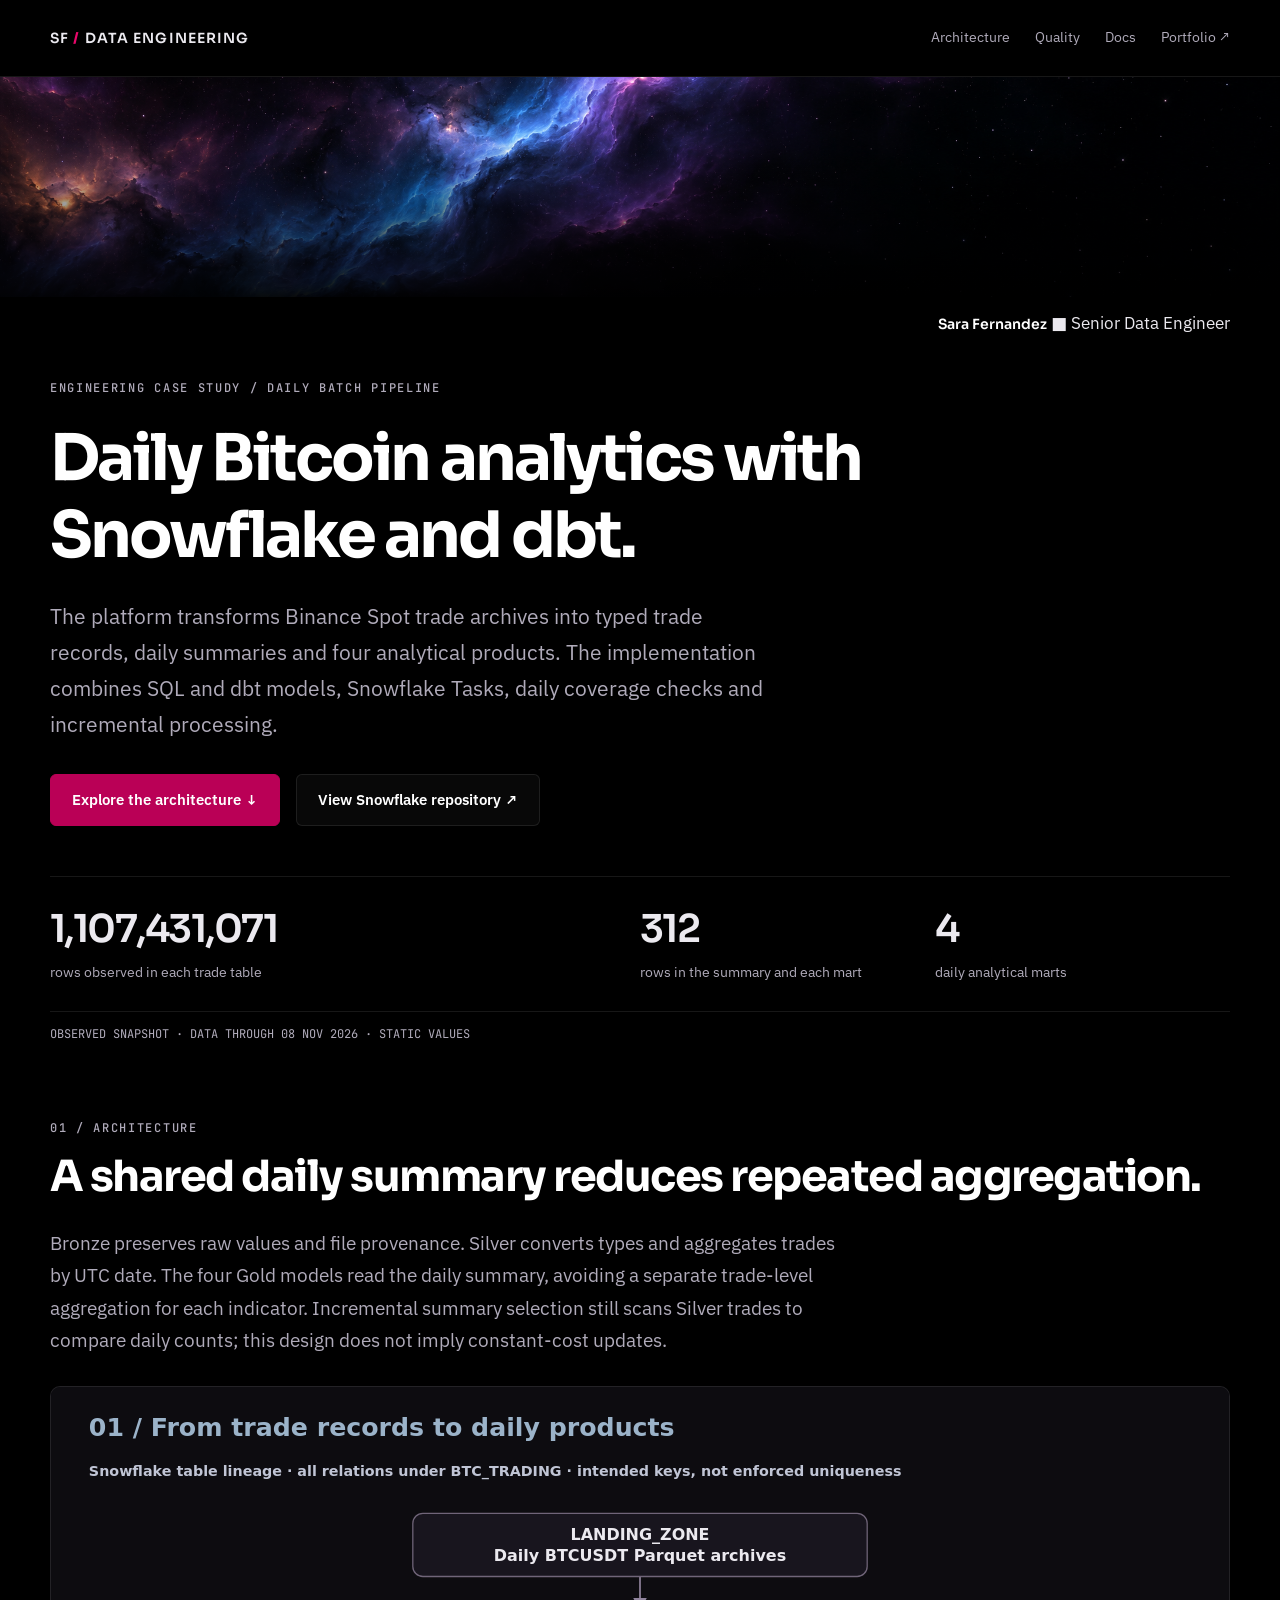
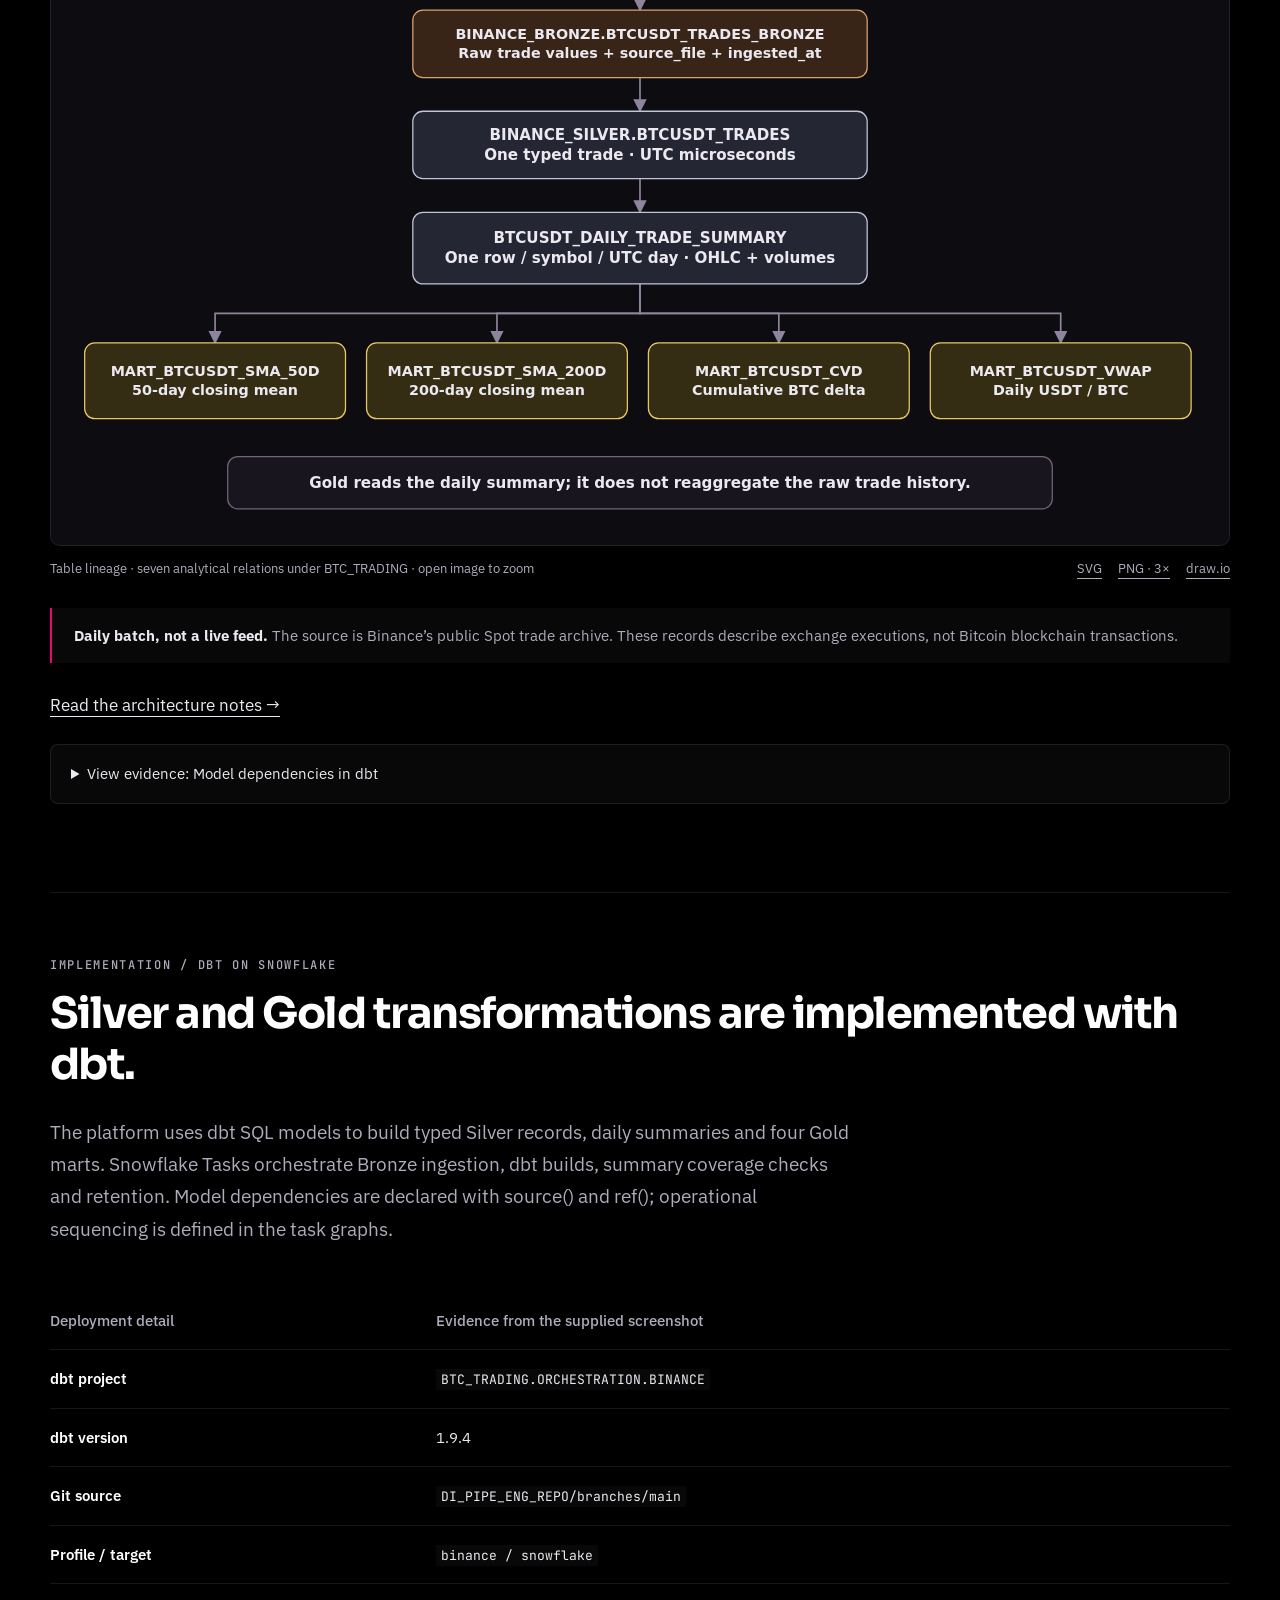
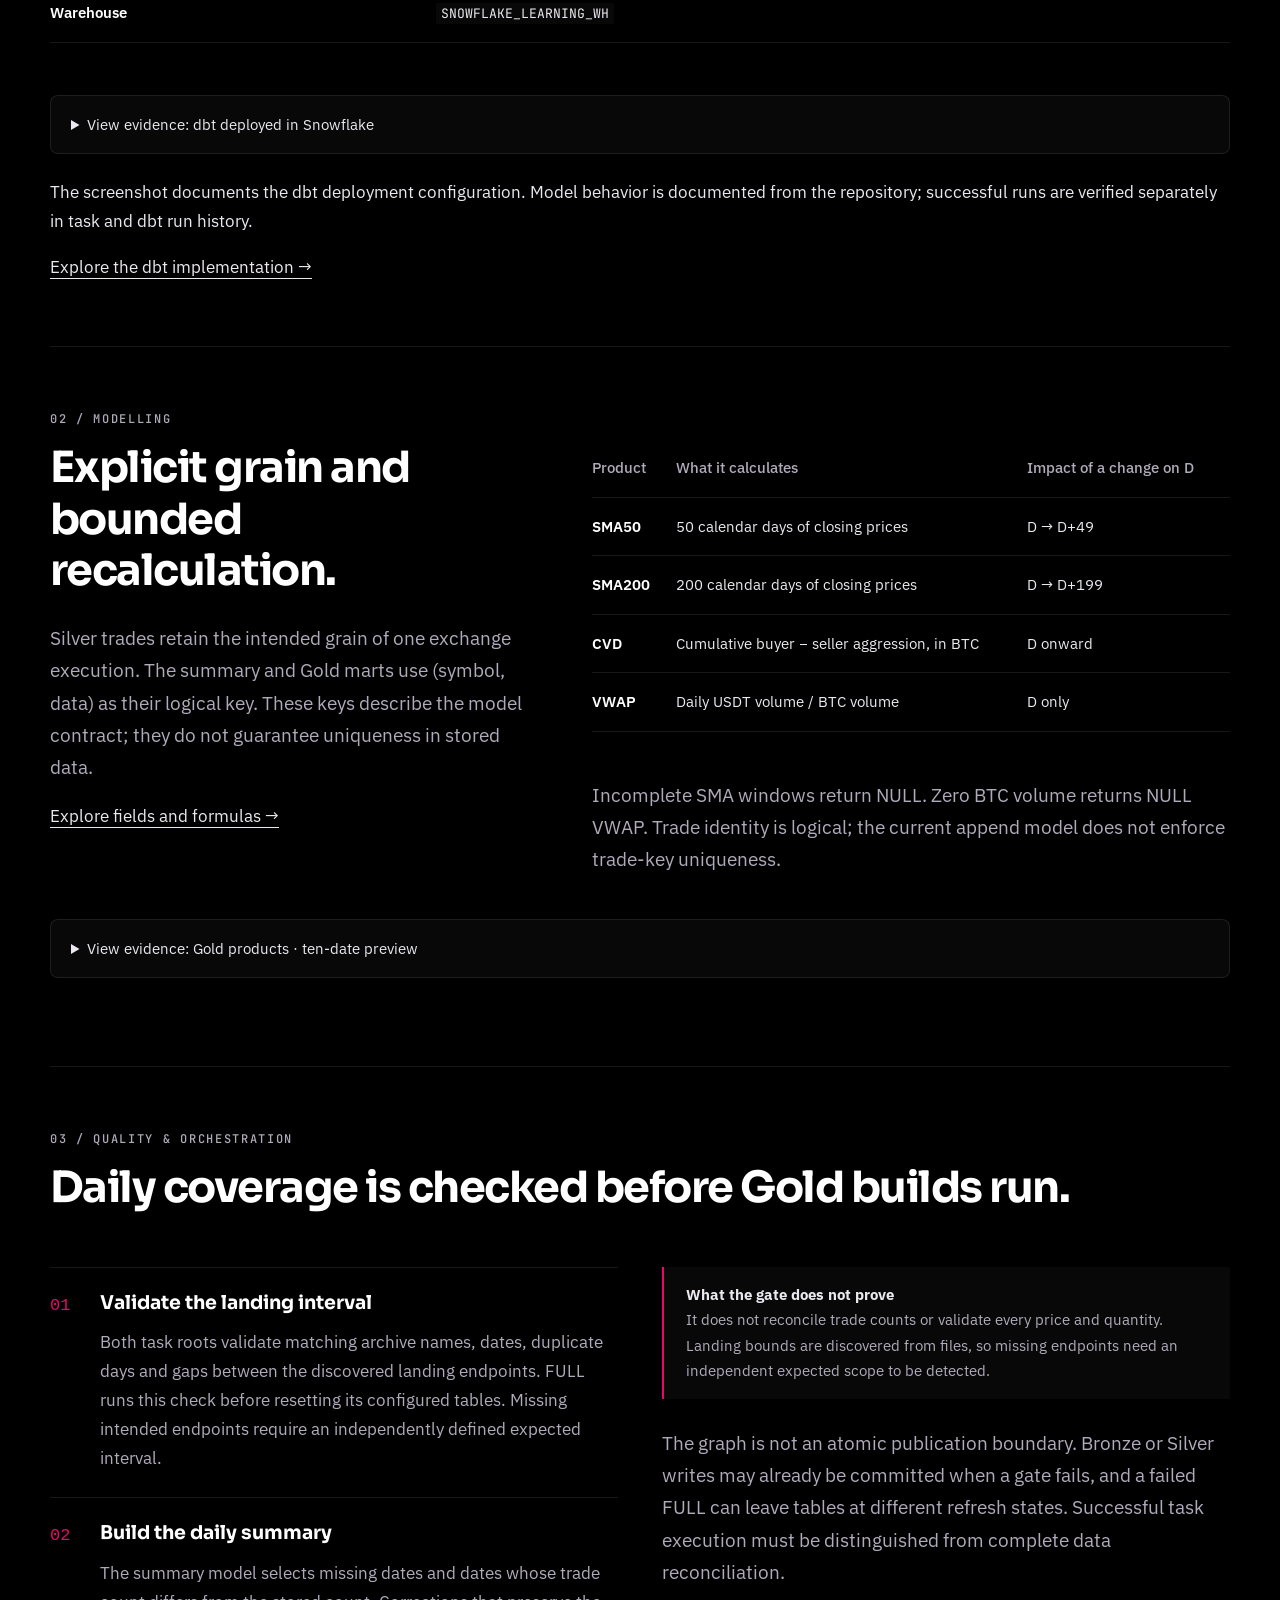
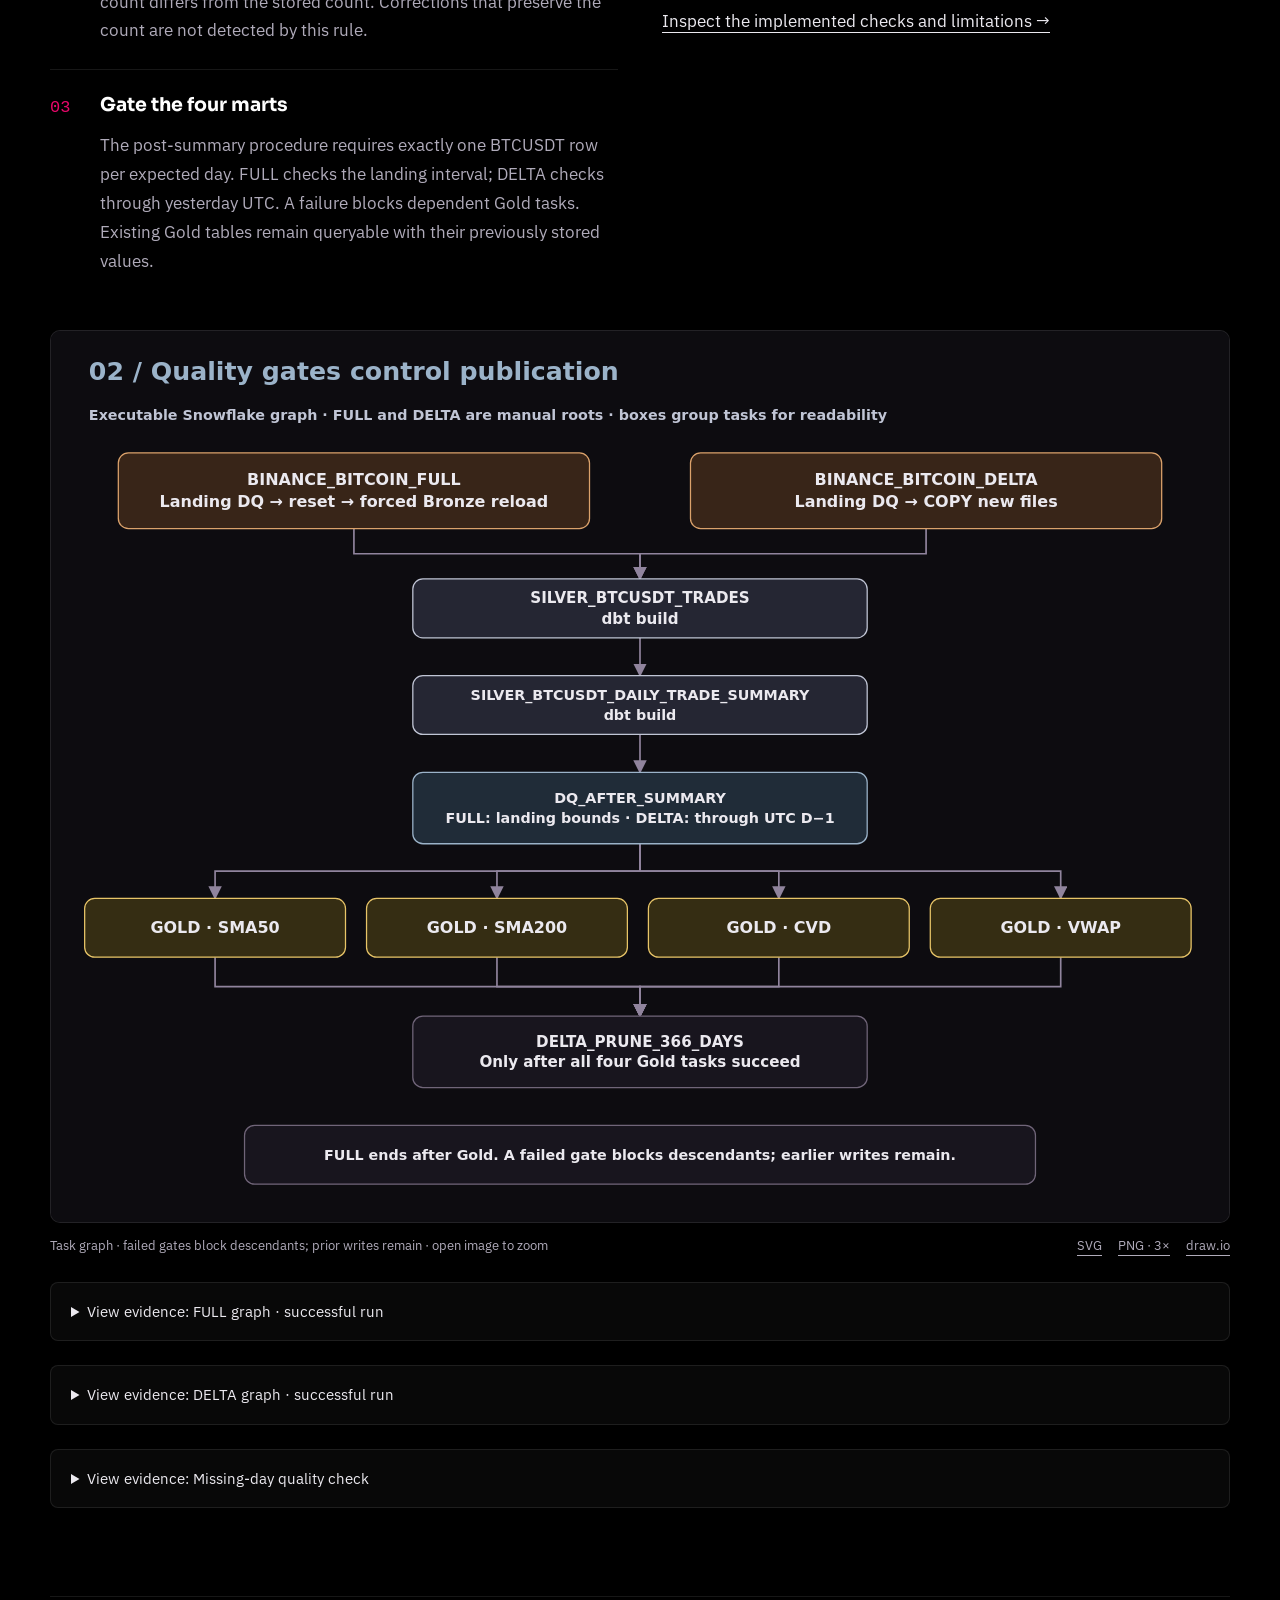
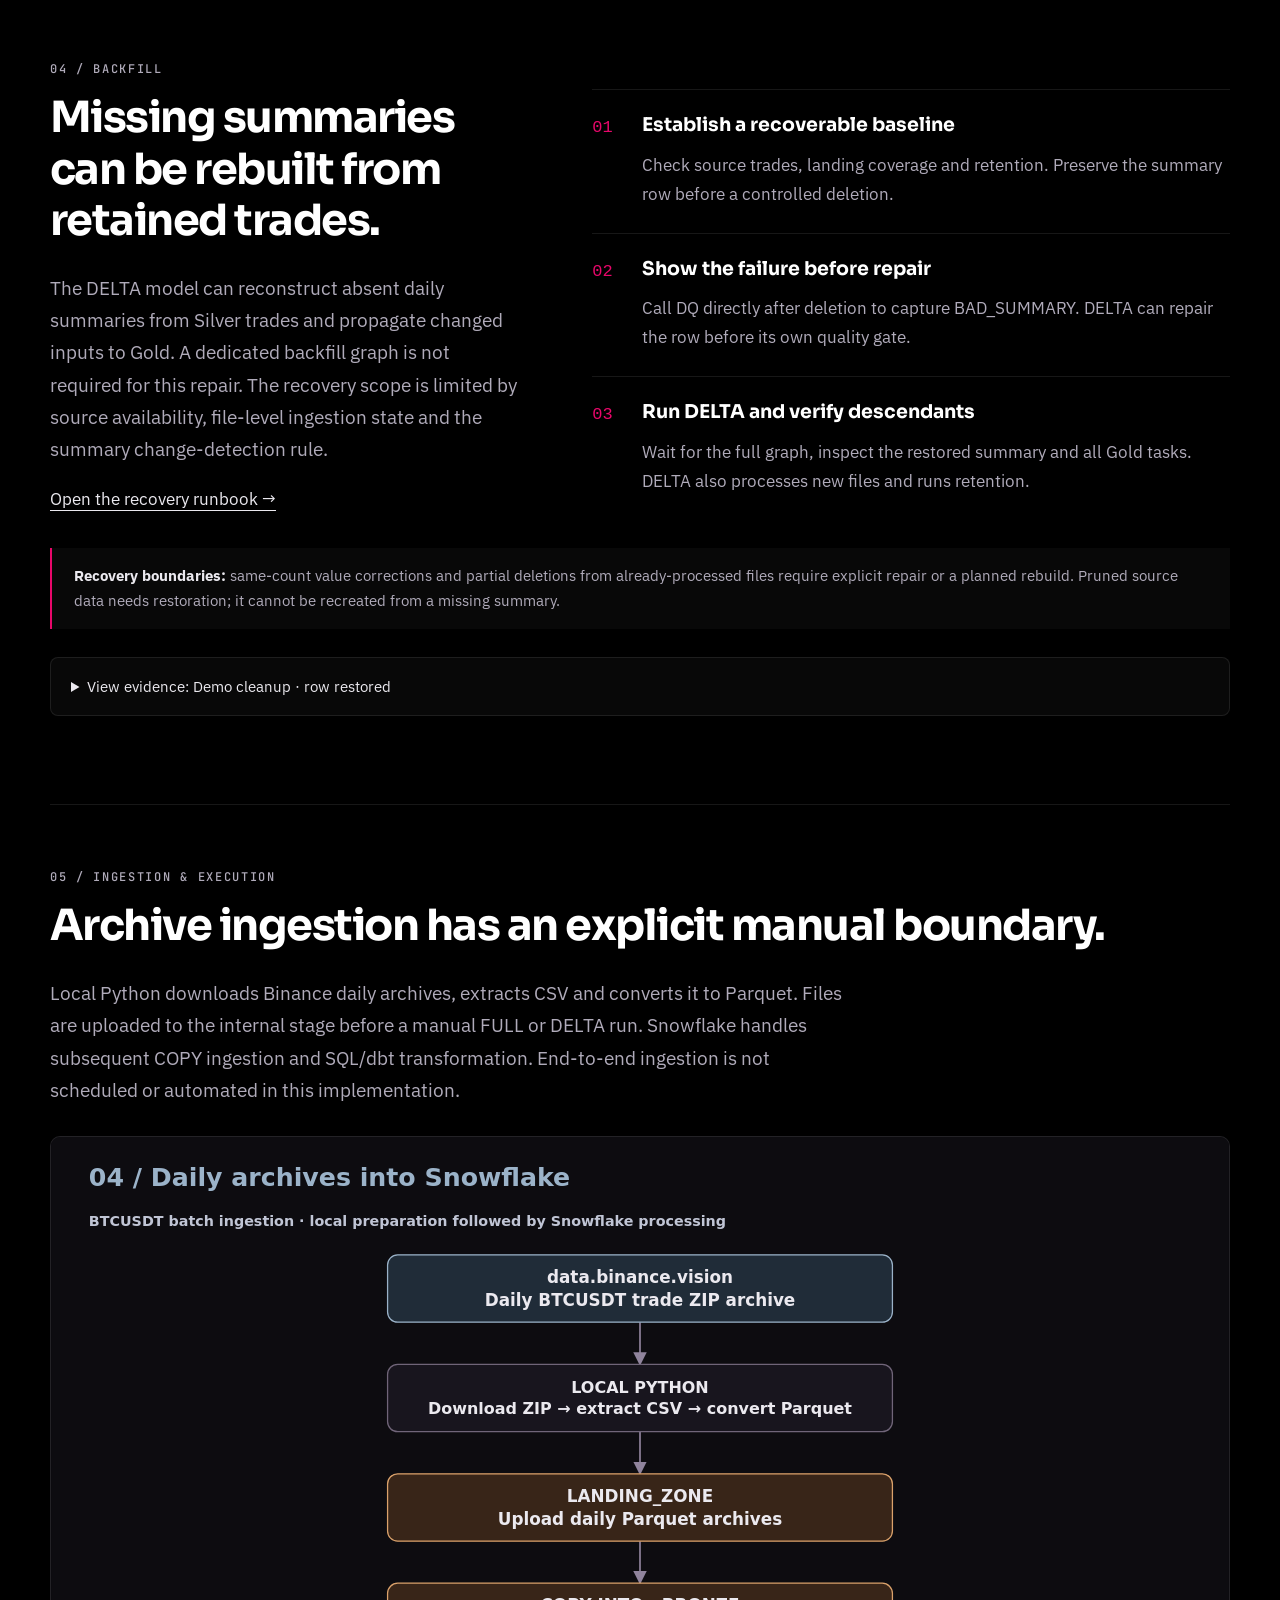
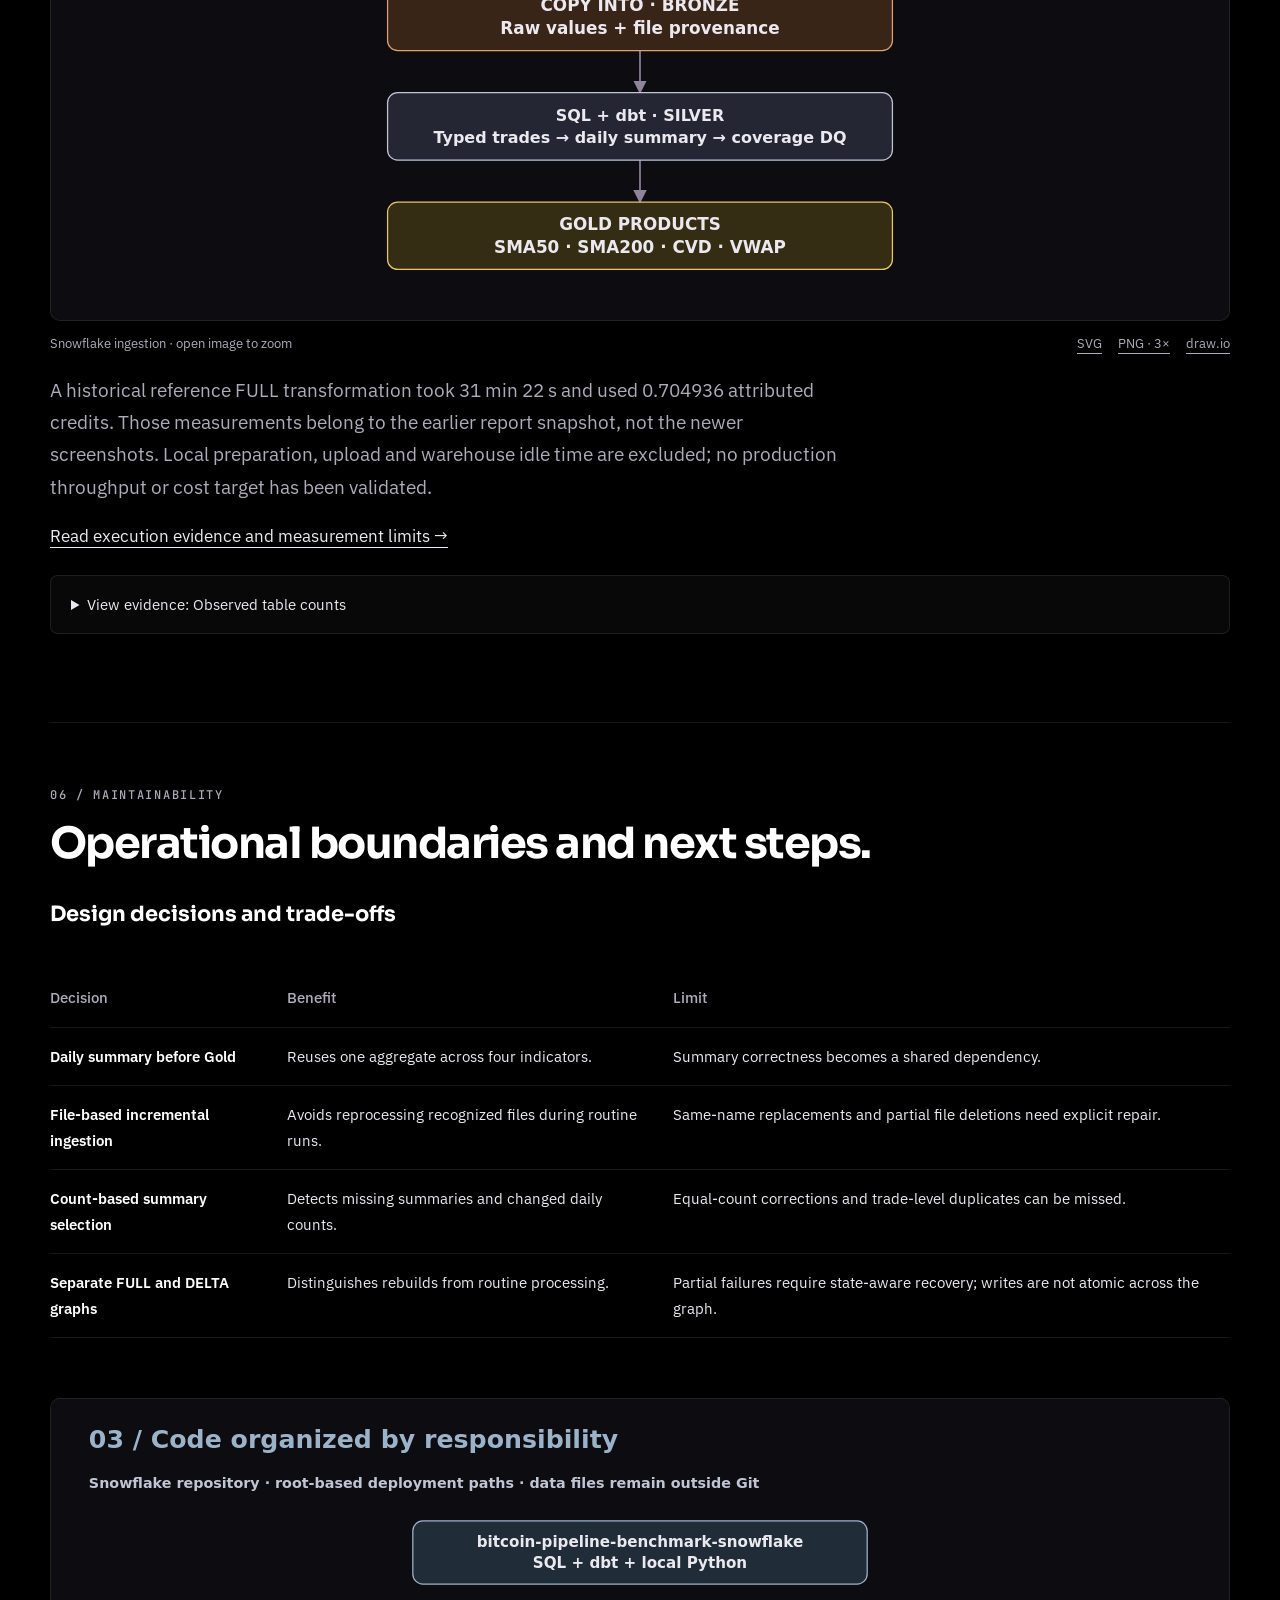
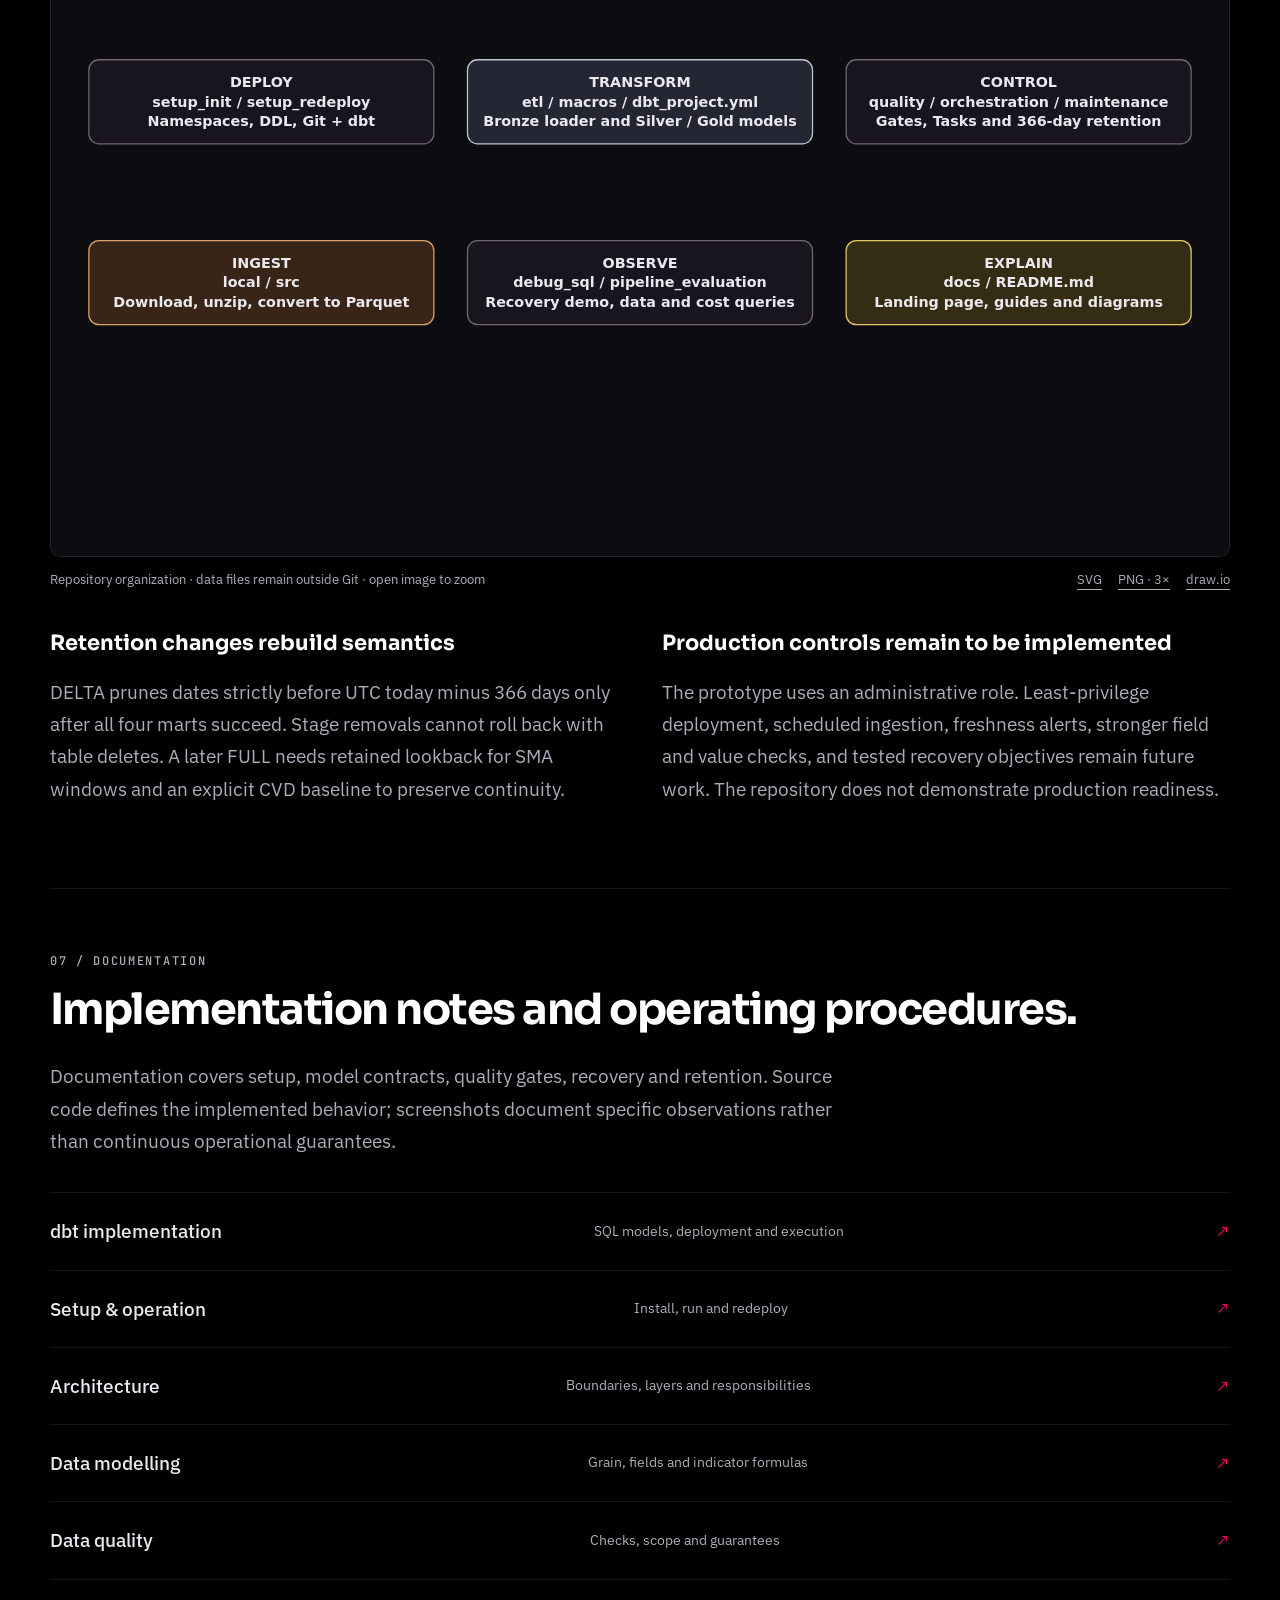
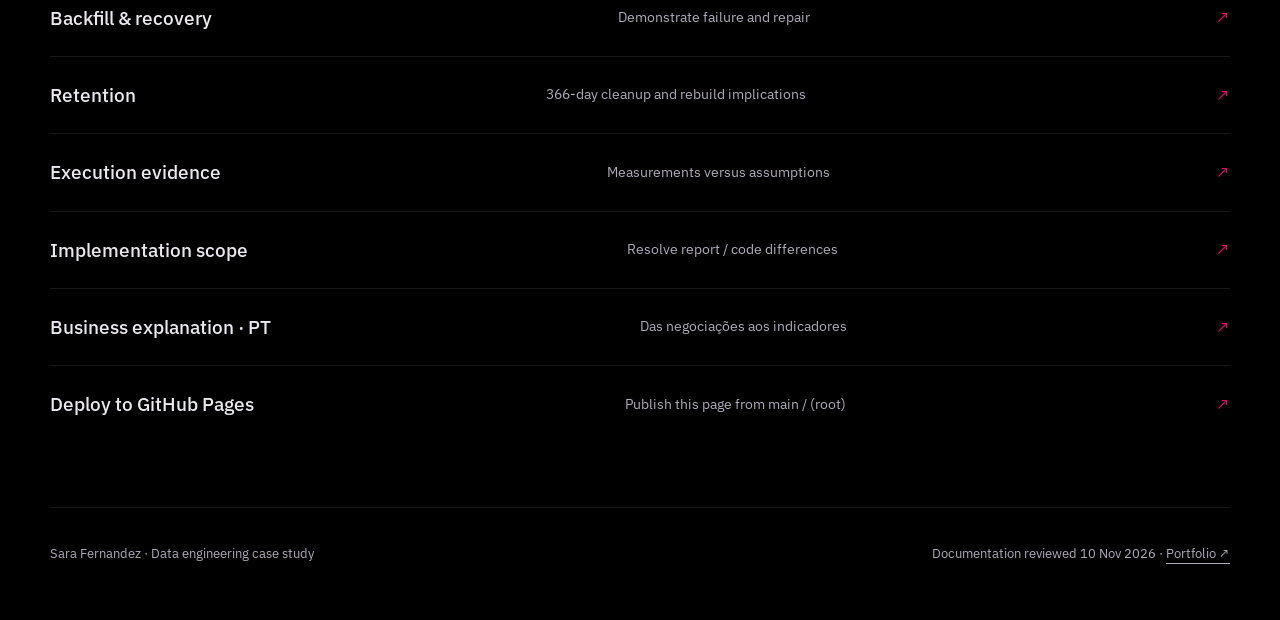
==== commit 67b66d0e: "fix: style" ====
--- a/index.html
+++ b/index.html
@@ -16,7 +16,7 @@
 .primary:focus-visible{outline-color:var(--pink-accent)}
 
 /* Portfolio identity: exact palette and accent roles from the parent site. */
-:root{--black:#000000;--white:#ffffff;--magenta:#ff2bd6;--magenta-deep:#b80f96;--haze:#6e4ba0;--grey-100:#ebe9ef;--grey-300:#b0abba;--grey-500:#77727f;--grey-700:#2a2730;--grey-900:#0d0c10;--text:var(--grey-100);--muted:var(--grey-300);--line:rgba(255,255,255,.09)}
+:root{--black:#000000;--white:#ffffff;--magenta:#E8076A;--magenta-deep:#BA0056;--haze:#6e4ba0;--grey-100:#ebe9ef;--grey-300:#b0abba;--grey-500:#77727f;--grey-700:#2a2730;--grey-900:#0d0c10;--text:var(--grey-100);--muted:var(--grey-300);--line:rgba(255,255,255,.09)}
 body{background:var(--black)}header{background:rgba(0,0,0,.95)}
 h1,h2,h3,#dbt h2,#docs h2{color:var(--white)}
 .eyebrow,.num{color:var(--muted)}
@@ -40,7 +40,7 @@
 
 /* Compact text-only author identity. */
 .portfolio-identity{margin-top:12px;justify-content:flex-end;text-align:right;gap:0}.portfolio-identity a{font-size:14px}.portfolio-identity p{font-size:12px;margin:2px 0 0}@media(max-width:760px){.portfolio-identity{margin-top:10px}.portfolio-identity p{font-size:12px}}
-</style></head><body><a class="skip" href="#main">Skip to content</a><header><div class="wrap"><a class="brand" href="#">SF <b>/</b> DATA ENGINEERING</a><nav aria-label="Main navigation"><a href="#architecture">Architecture</a><a class="extra" href="#quality">Quality</a><a href="#docs">Docs</a><a class="extra" href="https://saradfrz.github.io/portfolio/">Portfolio ↗</a></nav></div></header><main id="main"><div class="portfolio-cover" aria-hidden="true"><img src="img/nebula-banner.png" alt="" fetchpriority="high"></div><div class="portfolio-identity wrap"><div><a href="https://saradfrz.github.io/portfolio/">Sara Fernandez    ■    Senior Data Engineer</a></div></div><section class="hero wrap"><div class="eyebrow">Engineering case study / Daily batch pipeline</div><h1>Daily Bitcoin analytics with Snowflake and dbt.</h1><p class="lead">The platform transforms Binance Spot trade archives into typed trade records, daily summaries and four analytical products. The implementation combines SQL and dbt models, Snowflake Tasks, daily coverage checks and incremental processing.</p><div class="actions"><a class="button primary" href="#architecture">Explore the architecture ↓</a><a class="button" href="https://github.com/saradfrz/bitcoin-pipeline-benchmark-snowflake">View Snowflake repository ↗</a></div><div class="stats"><div class="stat"><strong>1,107,431,071</strong><span>rows observed in each trade table</span></div><div class="stat"><strong>312</strong><span>rows in the summary and each mart</span></div><div class="stat"><strong>4</strong><span>daily analytical marts</span></div></div><div class="snapshot">OBSERVED SNAPSHOT · DATA THROUGH 08 NOV 2026 · STATIC VALUES</div></section>
+</style></head><body><a class="skip" href="#main">Skip to content</a><header><div class="wrap"><a class="brand" href="#">SF <b>/</b> DATA ENGINEERING</a><nav aria-label="Main navigation"><a href="#architecture">Architecture</a><a class="extra" href="#quality">Quality</a><a href="#docs">Docs</a><a class="extra" href="https://saradfrz.github.io/portfolio/">Portfolio ↗</a></nav></div></header><main id="main"><div class="portfolio-cover" aria-hidden="true"><img src="img/nebula-banner.png" alt="" fetchpriority="high"></div><div class="portfolio-identity wrap"><div><a href="https://saradfrz.github.io/portfolio/">Sara Fernandez</a><span>   ■    Senior Data Engineer</span></div></div><section class="hero wrap"><div class="eyebrow">Engineering case study / Daily batch pipeline</div><h1>Daily Bitcoin analytics with Snowflake and dbt.</h1><p class="lead">The platform transforms Binance Spot trade archives into typed trade records, daily summaries and four analytical products. The implementation combines SQL and dbt models, Snowflake Tasks, daily coverage checks and incremental processing.</p><div class="actions"><a class="button primary" href="#architecture">Explore the architecture ↓</a><a class="button" href="https://github.com/saradfrz/bitcoin-pipeline-benchmark-snowflake">View Snowflake repository ↗</a></div><div class="stats"><div class="stat"><strong>1,107,431,071</strong><span>rows observed in each trade table</span></div><div class="stat"><strong>312</strong><span>rows in the summary and each mart</span></div><div class="stat"><strong>4</strong><span>daily analytical marts</span></div></div><div class="snapshot">OBSERVED SNAPSHOT · DATA THROUGH 08 NOV 2026 · STATIC VALUES</div></section>
 <section class="section wrap" id="architecture"><div class="num">01 / Architecture</div><h2>A shared daily summary reduces repeated aggregation.</h2><p class="intro">Bronze preserves raw values and file provenance. Silver converts types and aggregates trades by UTC date. The four Gold models read the daily summary, avoiding a separate trade-level aggregation for each indicator. Incremental summary selection still scans Silver trades to compare daily counts; this design does not imply constant-cost updates.</p><figure><a href="docs/assets/diagrams/01-lineage.svg" rel="noopener" target="_blank"><img alt="Table lineage · seven analytical relations under BTC_TRADING" loading="lazy" src="[data-uri]"/></a><figcaption><span>Table lineage · seven analytical relations under BTC_TRADING · open image to zoom</span><span class="downloads"><a download="" href="docs/assets/diagrams/01-lineage.svg">SVG</a><a download="" href="docs/assets/diagrams/01-lineage.png">PNG · 3×</a><a download="" href="docs/assets/diagrams/01-lineage.drawio">draw.io</a></span></figcaption></figure><div class="note"><strong>Daily batch, not a live feed.</strong> The source is Binance’s public Spot trade archive. These records describe exchange executions, not Bitcoin blockchain transactions.</div><a href="docs/guides/architecture.html">Read the architecture notes →</a><details class="evidence-panel"><summary>View evidence: Model dependencies in dbt</summary><figure class="evidence"><a href="img/snowflake-data-lineage.png" rel="noopener" target="_blank"><img alt="The dbt DAG connects the Bronze source to Silver trades, the daily summary and four Gold models." height="1552" loading="lazy" src="img/snowflake-data-lineage.png" width="2869"/></a><figcaption>The dbt DAG connects the Bronze source to Silver trades, the daily summary and four Gold models. · open to zoom</figcaption></figure></details></section>
 <section class="section wrap" id="dbt"><div class="num">Implementation / dbt on Snowflake</div><h2>Silver and Gold transformations are implemented with dbt.</h2><p class="intro">The platform uses dbt SQL models to build typed Silver records, daily summaries and four Gold marts. Snowflake Tasks orchestrate Bronze ingestion, dbt builds, summary coverage checks and retention. Model dependencies are declared with source() and ref(); operational sequencing is defined in the task graphs.</p><div class="table-scroll"><table><thead><tr><th>Deployment detail</th><th>Evidence from the supplied screenshot</th></tr></thead><tbody><tr><td>dbt project</td><td><code>BTC_TRADING.ORCHESTRATION.BINANCE</code></td></tr><tr><td>dbt version</td><td>1.9.4</td></tr><tr><td>Git source</td><td><code>DI_PIPE_ENG_REPO/branches/main</code></td></tr><tr><td>Profile / target</td><td><code>binance / snowflake</code></td></tr><tr><td>Warehouse</td><td><code>SNOWFLAKE_LEARNING_WH</code></td></tr></tbody></table></div><details class="evidence-panel"><summary>View evidence: dbt deployed in Snowflake</summary><figure class="evidence"><a href="img/dbt-project.png" rel="noopener" target="_blank"><img alt="Project BTC_TRADING.ORCHESTRATION.BINANCE uses dbt 1.9.4, the main Git branch and the Snowflake target." height="1939" loading="lazy" src="img/dbt-project.png" width="3832"/></a><figcaption>Project BTC_TRADING.ORCHESTRATION.BINANCE uses dbt 1.9.4, the main Git branch and the Snowflake target. · open to zoom</figcaption></figure></details><p>The screenshot documents the dbt deployment configuration. Model behavior is documented from the repository; successful runs are verified separately in task and dbt run history.</p><a href="docs/guides/dbt.html">Explore the dbt implementation →</a></section>
 <section class="section wrap" id="modelling"><div class="split"><div><div class="num">02 / Modelling</div><h2>Explicit grain and bounded recalculation.</h2><p class="intro">Silver trades retain the intended grain of one exchange execution. The summary and Gold marts use (symbol, data) as their logical key. These keys describe the model contract; they do not guarantee uniqueness in stored data.</p><a href="docs/guides/modelling.html">Explore fields and formulas →</a></div><div><div class="table-scroll"><table><thead><tr><th>Product</th><th>What it calculates</th><th>Impact of a change on D</th></tr></thead><tbody><tr><td>SMA50</td><td>50 calendar days of closing prices</td><td>D → D+49</td></tr><tr><td>SMA200</td><td>200 calendar days of closing prices</td><td>D → D+199</td></tr><tr><td>CVD</td><td>Cumulative buyer − seller aggression, in BTC</td><td>D onward</td></tr><tr><td>VWAP</td><td>Daily USDT volume / BTC volume</td><td>D only</td></tr></tbody></table></div><p class="intro">Incomplete SMA windows return NULL. Zero BTC volume returns NULL VWAP. Trade identity is logical; the current append model does not enforce trade-key uniqueness.</p></div></div><details class="evidence-panel"><summary>View evidence: Gold products · ten-date preview</summary><figure class="evidence"><a href="img/demo-gold.png" rel="noopener" target="_blank"><img alt="Query results show closing price, SMA50, SMA200, CVD and VWAP for ten dates through 2026-11-08. Values are rounded for display." height="1863" loading="lazy" src="img/demo-gold.png" width="2566"/></a><figcaption>Query results show closing price, SMA50, SMA200, CVD and VWAP for ten dates through 2026-11-08. Values are rounded for display. · open to zoom</figcaption></figure></details></section>
